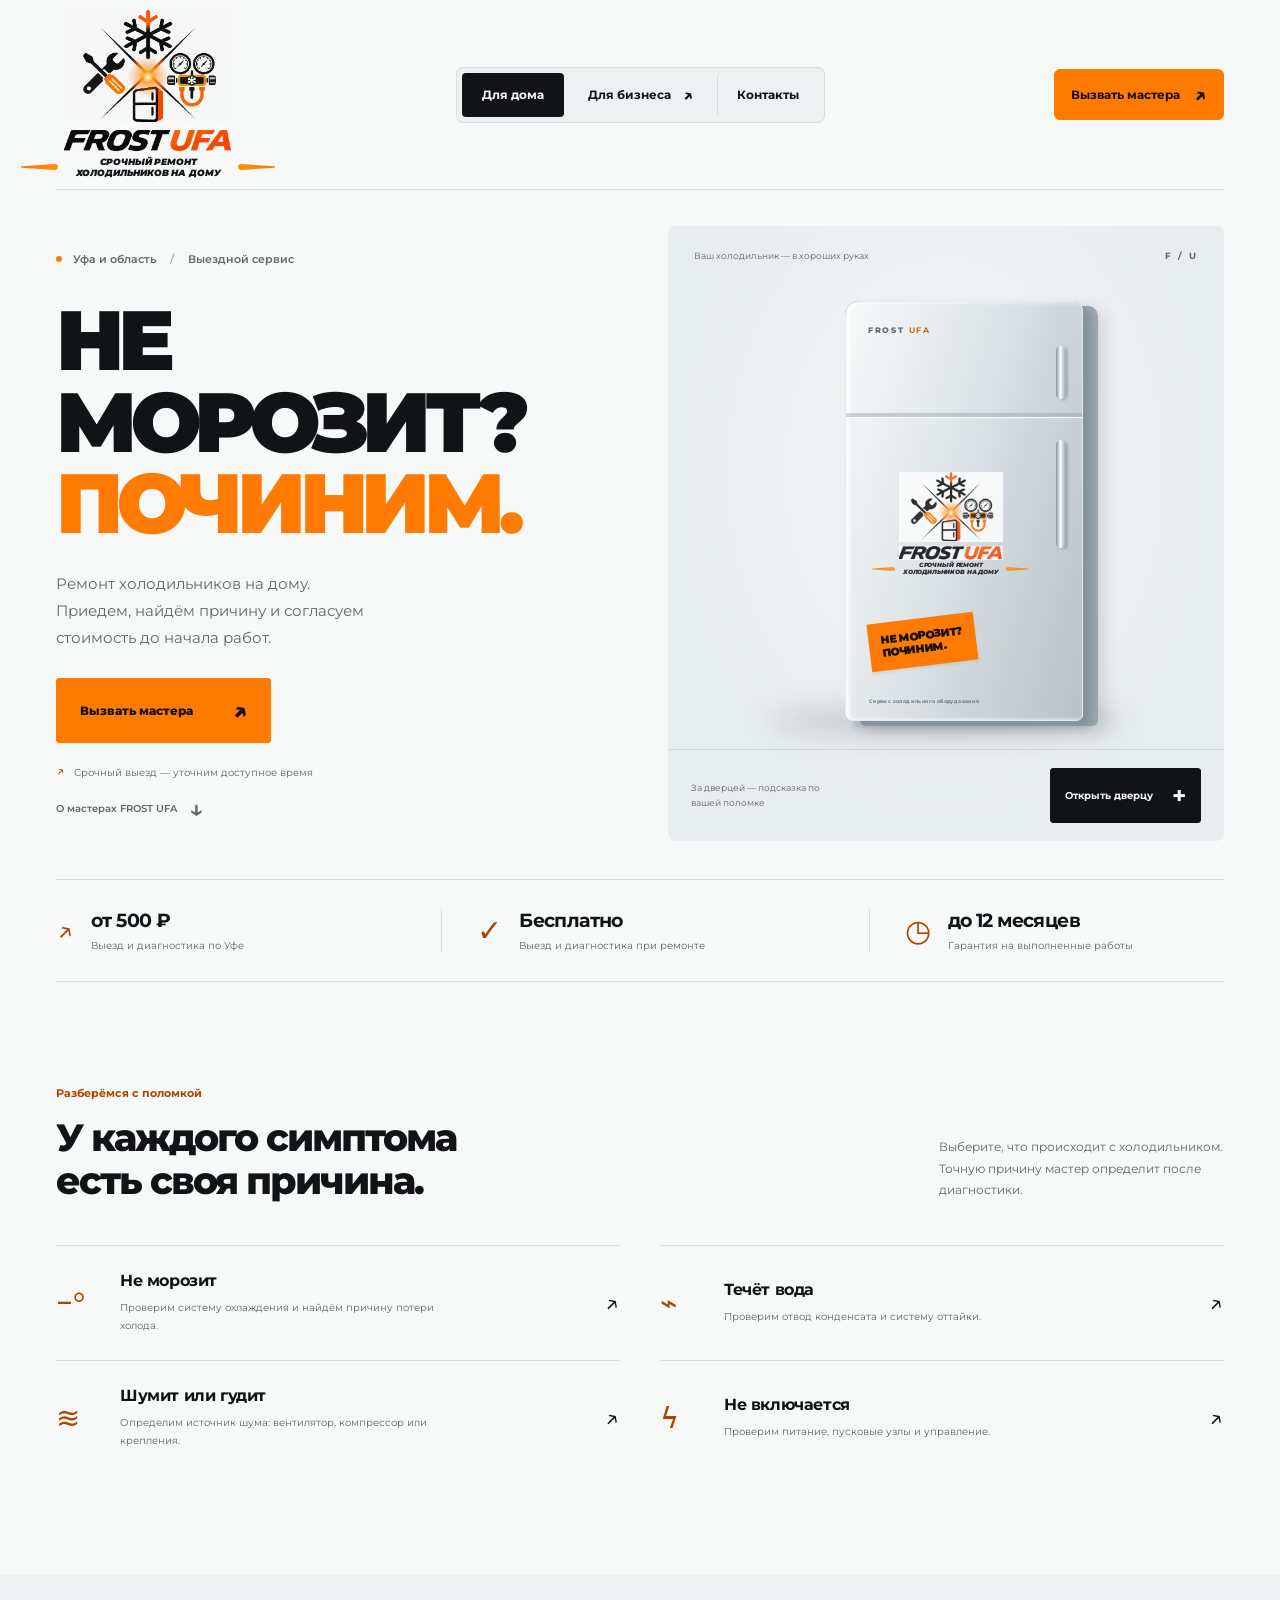
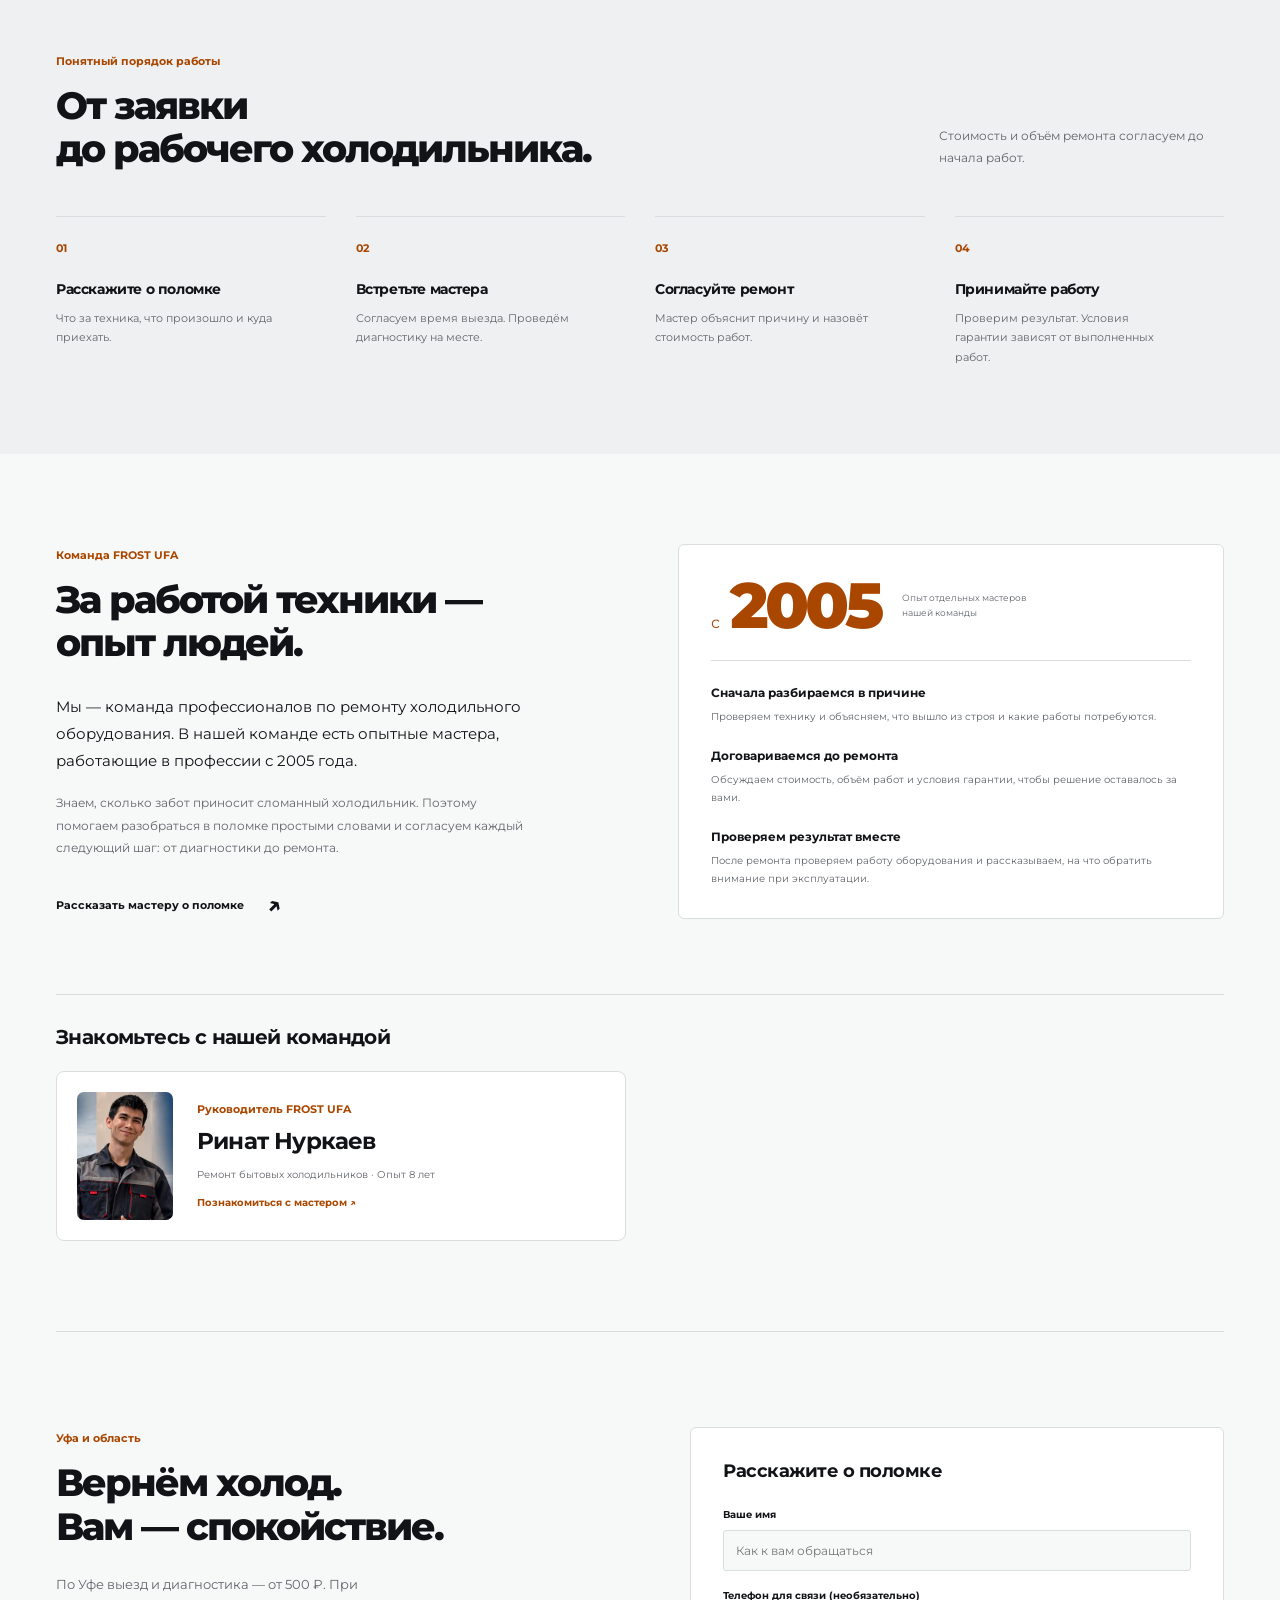
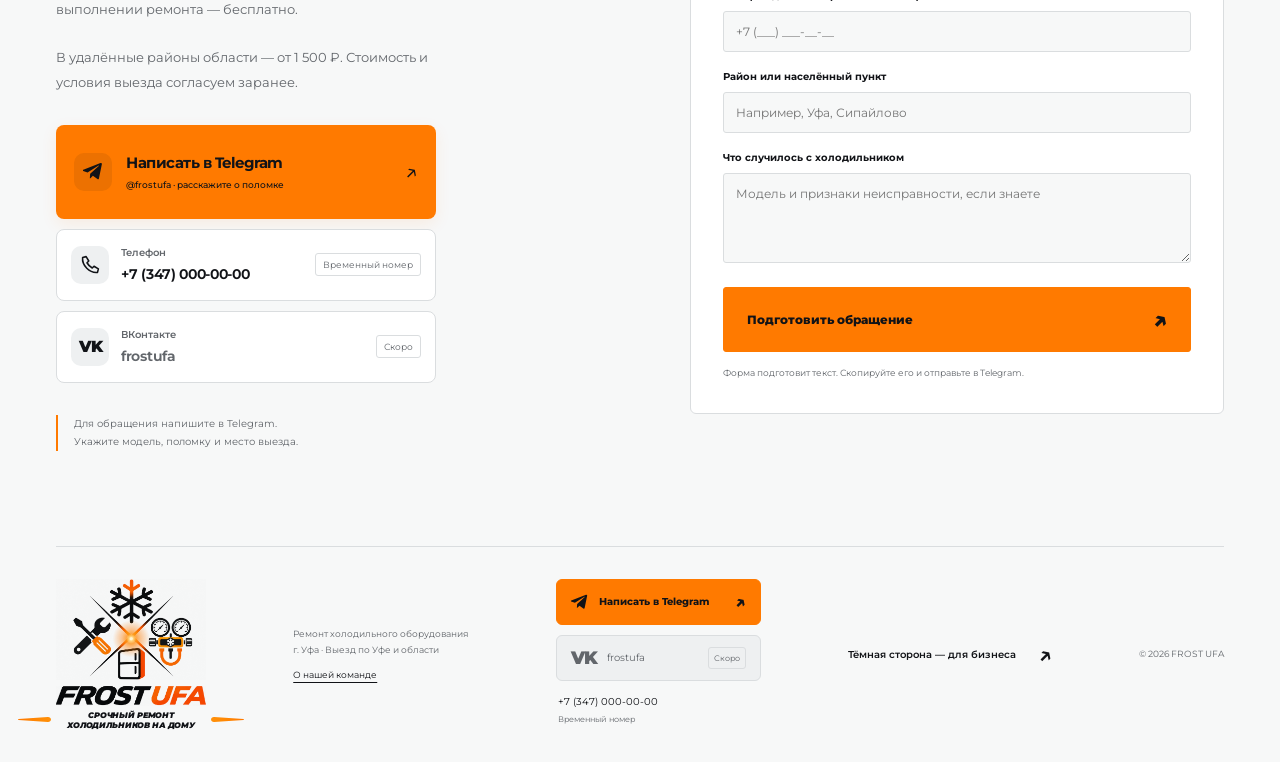
==== index.html @ aca488d8 "Add call-master contact dialog with Telegram and callback request preparation" ====
<!doctype html>
<html lang="ru"><head><meta charset="UTF-8"><meta name="viewport" content="width=device-width,initial-scale=1"><meta name="theme-color" content="#f7f8f8"><title>FROST UFA — ремонт холодильников на дому в Уфе</title><meta name="description" content="Выездной ремонт холодильников в Уфе и области. Выезд и диагностика по Уфе от 500 ₽, при ремонте бесплатно. Гарантия до 12 месяцев."><link rel="stylesheet" href="styles.css?v=20261103-16"><script src="app.js?v=20261103-16" defer></script><script src="seasons.js?v=20261103-15" defer></script><link rel="icon" href="favicon.ico?v=13" sizes="16x16 32x32 48x48"><link rel="icon" href="favicon.svg?v=13" type="image/svg+xml"><link rel="apple-touch-icon" href="apple-touch-icon.png?v=13" sizes="180x180"></head><body data-mode="home"><div id="app"></div></body></html>
---- styles.css ----
@import url('https://fonts.googleapis.com/css2?family=Montserrat:wght@400;500;600;650;700;750;800;850;900&display=swap');
:root{--bg:#f7f8f8;--paper:#fff;--ink:#111317;--muted:#62666b;--line:#dadddf;--accent:#ff7a00;--scene:#e8edef;--soft:#eef0f1;--orange-ink:#a94700;color-scheme:light}*{box-sizing:border-box}html{scroll-behavior:smooth;scroll-padding-top:25px}body{margin:0;background:var(--bg);color:var(--ink);font-family:Montserrat,Arial,sans-serif}body[data-mode=business]{--bg:#0b0d12;--paper:#14171e;--ink:#f9fafb;--muted:#adb2bb;--line:#30343e;--scene:#202731;--soft:#10131a;--orange-ink:#ff922e;color-scheme:dark}button,input,textarea{font:inherit}a{color:inherit;text-decoration:none}button,a,input,textarea{-webkit-tap-highlight-color:transparent}button{cursor:pointer}button:focus-visible,a:focus-visible,input:focus-visible,textarea:focus-visible{outline:3px solid var(--accent);outline-offset:5px}button:disabled{cursor:default}svg{display:block}button span[aria-hidden],a span[aria-hidden]{font-size:24px}::selection{background:var(--accent);color:#111}.wrap{width:min(1360px,calc(100% - 112px));margin-inline:auto}.header{height:110px;display:flex;align-items:center;justify-content:space-between;gap:24px;border-bottom:1px solid var(--line)}.brand{display:flex;align-items:center;gap:13px;flex-shrink:0}.brand svg{width:48px;height:52px}.brand>span{font-size:27px;font-weight:900;letter-spacing:-1.5px;line-height:1}.brand b,.footer-wordmark b{color:var(--accent)}.brand small{display:block;font-size:9px;letter-spacing:1.5px;font-weight:600;margin-top:9px}.audiences{display:flex;background:var(--soft);padding:5px;border:1px solid var(--line);border-radius:7px;gap:4px}.audiences a{font-size:12px;font-weight:700;padding:12px 20px;border-radius:4px;display:flex;align-items:center;gap:12px}.audiences a[aria-current]{background:var(--ink);color:var(--bg)}.audiences a span[aria-hidden]{font-size:17px}.header-cta{font-weight:700;font-size:12px;display:flex;gap:26px;align-items:center}.hero{display:grid;grid-template-columns:1fr 1fr;gap:55px;padding-top:36px;padding-bottom:38px}.hero-copy{padding:18px 0 10px;align-self:center}.location{display:flex;align-items:center;gap:9px;font-weight:600;font-size:11px;color:var(--muted)}.location>span{width:6px;height:6px;background:var(--accent);border-radius:50%;margin-right:2px}.location i{font-style:normal;color:#a7abad;margin-inline:5px}h1{font-size:clamp(55px,6.6vw,103px);line-height:.97;letter-spacing:-.075em;font-weight:900;margin:33px 0 26px}h1 em{font-style:normal;color:var(--accent)}.intro{font-size:15px;line-height:1.8;color:var(--muted);margin:0 0 27px;max-width:405px}.button{display:inline-flex;align-items:center;justify-content:space-between;gap:40px;background:var(--accent);color:#111317;border:1px solid var(--accent);padding:17px 23px;font-size:12px;font-weight:800;border-radius:3px;min-height:57px}.button:hover{background:#ff932e;border-color:#ff932e}.urgent{font-size:10px;color:var(--muted);margin-top:18px}.urgent span{color:var(--orange-ink);font-size:15px;margin-right:6px}.showroom{position:relative;background:var(--scene);min-width:0;min-height:615px;border-radius:8px;overflow:hidden;display:flex;flex-direction:column;background-image:radial-gradient(ellipse at 50% 40%,#ffffff80,transparent 68%)}body[data-mode=business] .showroom{background-image:radial-gradient(ellipse at 50% 40%,#5b6b7d55,transparent 70%)}.scene-caption{display:flex;justify-content:space-between;padding:24px 26px;font-size:9px;color:var(--muted);position:relative;z-index:2}.serial{font-weight:700;letter-spacing:2px}.fridge-space{flex:1;position:relative;min-height:440px;display:flex;align-items:center;justify-content:center;perspective:1300px;padding:12px 0 24px}.fridge-space:after{content:'';position:absolute;width:64%;height:28px;background:#0b18252e;filter:blur(14px);bottom:14px;border-radius:50%;pointer-events:none}.fridge{position:relative;width:238px;height:420px;z-index:1;perspective:1300px;transform:translateX(18px)}.inside{position:absolute;inset:0;background:linear-gradient(100deg,#c5d2d7,#f3f8fa 40%,#d8e4e9);border:10px solid #b9c3c9;border-radius:14px 10px 6px 6px;box-shadow:15px 5px 0 #9ba7ad,20px 10px 18px #0002,inset 0 0 20px #5b737a50;padding:20px 9px 12px;color:#24323a}.inner-light{height:4px;width:74px;background:#fff;margin:0 auto 18px;box-shadow:0 0 12px 4px white}.inside-title{font-size:10px;font-weight:800;text-align:center;margin:0 0 15px}.shelf-menu{display:grid;gap:11px}.shelf-menu button{display:flex;justify-content:space-between;align-items:center;gap:7px;border:0;border-bottom:5px solid #b0c5cf;background:#ffffffc9;color:#24323a;min-height:48px;padding:10px 8px;font-size:10px;font-weight:700;box-shadow:0 5px 5px #47667515;text-align:left}.shelf-menu button:hover{background:#ff7a00;color:#111}.shelf-menu button span[aria-hidden]{font-size:20px;color:#a94700}.crisper{margin-top:16px;border:2px solid #b5c7cf;border-radius:4px 4px 12px 12px;height:63px;background:#cadae277;display:flex;flex-direction:column;justify-content:center;align-items:center;gap:5px}.crisper span{font-weight:800;font-size:9px;letter-spacing:2px;color:#687d87}.crisper small{font-size:8px;color:#687d87}.fridge-door{position:absolute;inset:0;border:1px solid #e5e9eb;border-radius:14px 10px 7px 7px;background:linear-gradient(105deg,#f7f9fa 0%,#e3e8eb 35%,#c4ccd2 80%,#b4c0c8);box-shadow:inset 3px 0 4px #fff,8px 7px 7px #384c5b38;transform-origin:3% 50%;transition:transform .9s cubic-bezier(.2,.65,.15,1),box-shadow .9s;pointer-events:none;color:#28313a}.is-open .fridge-door{transform:rotateY(-112deg);box-shadow:inset 3px 0 4px #fff,3px 6px 10px #384c5b22}.door-grain{position:absolute;inset:0;border-radius:inherit;background:repeating-linear-gradient(0deg,#ffffff08 0 1px,transparent 1px 3px)}.appliance-brand{position:absolute;top:23px;left:22px;font-size:8px;letter-spacing:1.8px;font-weight:800;color:#5c6a73}.appliance-brand b{color:#cf6100}.freezer-line{position:absolute;left:0;right:0;height:4px;top:111px;background:#8798a566;box-shadow:0 1px 1px #fff}.handle{position:absolute;right:17px;width:9px;border-radius:6px;background:linear-gradient(90deg,#82929d,#f9fbfd 50%,#a5b0b8);box-shadow:3px 1px 3px #51627055}.handle-top{height:53px;top:44px}.handle-bottom{height:108px;top:138px}.door-symbol{position:absolute;top:170px;left:53px;opacity:.85}.door-symbol svg{width:104px;height:104px}.door-sticker{position:absolute;left:23px;bottom:54px;font-size:11px;font-weight:900;line-height:1.2;letter-spacing:-.3px;background:var(--accent);padding:11px 12px;transform:rotate(-7deg);color:#111;box-shadow:0 2px 3px #0001}.door-bottom{position:absolute;bottom:16px;left:23px;font-size:5px;font-weight:700;letter-spacing:.4px;color:#6a7883}.scene-controls{display:flex;align-items:center;justify-content:space-between;gap:15px;padding:18px 23px;border-top:1px solid #667c8e30;position:relative;z-index:2}.scene-help{font-size:9px;line-height:1.6;max-width:160px;color:var(--muted)}.door-toggle{border:1px solid var(--ink);background:var(--ink);color:var(--bg);display:flex;align-items:center;gap:19px;padding:12px 14px;border-radius:3px;font-size:10px;font-weight:700;white-space:nowrap}.door-toggle span{font-size:21px}.conditions{display:grid;grid-template-columns:1fr 1.12fr 1fr;border-block:1px solid var(--line);padding-block:29px;gap:30px}.conditions>div{display:flex;align-items:center;gap:17px}.conditions>div+div{border-left:1px solid var(--line);padding-left:35px}.condition-icon{color:var(--orange-ink);font-size:30px}.conditions p{margin:0;display:grid;gap:7px}.conditions strong{font-size:19px;letter-spacing:-.6px}.conditions p>span{font-size:10px;color:var(--muted)}.service-section{padding-block:100px}.section-heading{display:flex;justify-content:space-between;gap:45px;align-items:end;margin-bottom:42px}.section-kicker{font-size:11px;font-weight:700;color:var(--orange-ink)}h2{font-size:clamp(30px,3vw,46px);line-height:1.13;letter-spacing:-2px;margin:15px 0 0;font-weight:800}.section-heading>p{font-size:12px;line-height:1.8;color:var(--muted);max-width:285px;margin-bottom:2px}.service-list{display:grid;grid-template-columns:1fr 1fr;gap:0 40px}.service{display:flex;align-items:center;gap:22px;border:0;border-top:1px solid var(--line);background:none;color:var(--ink);padding:25px 0;text-align:left}.service:hover strong{color:var(--orange-ink)}.service-sign{font-size:29px;color:var(--orange-ink);min-width:42px;font-weight:500}.service>span:nth-child(2){flex:1}.service strong{font-size:16px;letter-spacing:-.4px}.service small{display:block;color:var(--muted);font-size:10px;line-height:1.8;margin-top:9px;max-width:330px}.service>span:last-child{font-size:26px}.process-section{background:var(--soft);padding-block:75px}.steps{display:grid;grid-template-columns:repeat(4,1fr);gap:30px;list-style:none;padding:0;margin:45px 0 0}.steps li{border-top:1px solid var(--line);padding-top:20px}.steps li>span{font-size:11px;font-weight:700;color:var(--orange-ink)}.steps h3{font-size:14px;margin:24px 0 11px;letter-spacing:-.4px}.steps p{font-size:11px;line-height:1.8;color:var(--muted);max-width:220px}.request-section{padding-block:95px;display:grid;grid-template-columns:1fr 1fr;gap:100px;align-items:start}.request-copy>p{font-size:13px;color:var(--muted);line-height:1.9;max-width:380px;margin-top:24px}.contact-note{font-size:10px;line-height:1.8;color:var(--muted);border-left:2px solid var(--accent);padding-left:16px;margin-top:32px}form{background:var(--paper);border:1px solid var(--line);border-radius:6px;padding:32px}form h3{font-size:18px;margin:0 0 26px;letter-spacing:-.5px}label{display:block;font-size:10px;font-weight:700;margin:18px 0 9px}input,textarea{width:100%;min-width:0;border:1px solid var(--line);border-radius:3px;background:var(--bg);color:var(--ink);padding:12px;font-size:12px}textarea{min-height:90px;resize:vertical}form .button{margin-top:20px;width:100%}.form-note{font-size:9px;line-height:1.8;color:var(--muted);margin:13px 0 0}.copy-button{margin-top:12px;padding:12px;background:var(--ink);color:var(--bg);border:0;font-size:11px}.copy-button+p{font-size:11px;line-height:1.7}footer{border-top:1px solid var(--line);padding-block:32px;display:flex;align-items:center;justify-content:space-between;flex-wrap:wrap;gap:24px}.footer-wordmark{font-size:24px;font-weight:900;letter-spacing:-1.2px}footer p,footer small{font-size:9px;line-height:1.8;color:var(--muted)}.other-side{font-size:10px;font-weight:600;display:flex;gap:22px;align-items:center}dialog{width:min(480px,calc(100% - 32px));background:var(--paper);color:var(--ink);border:1px solid var(--line);border-radius:9px;padding:42px 32px;box-shadow:0 25px 100px #0004}dialog::backdrop{background:#0b0d12aa;backdrop-filter:blur(5px)}dialog h2{font-size:32px;padding-right:15px}dialog p{font-size:13px;line-height:1.8;color:var(--muted)}dialog .dialog-price{padding-top:17px;border-top:1px solid var(--line);font-size:11px}.dialog-close{position:absolute;right:14px;top:10px;font-size:28px;background:none;color:var(--ink);border:0}dialog .button{margin-top:12px;width:100%;gap:10px}body:has(dialog[open]){overflow:hidden}
@media(min-width:1600px){.hero{gap:100px}.showroom{min-height:670px}.fridge{transform:scale(1.12) translateX(12px)}}
@media(max-width:1100px){.wrap{width:calc(100% - 64px)}.header{gap:16px}.brand>span{font-size:23px}.brand svg{width:37px}.brand small{font-size:8px}.audiences a{padding:11px 13px}.header-cta{gap:12px;font-size:10px}.hero{gap:28px}.showroom{min-height:590px}.conditions{gap:15px}.conditions>div+div{padding-left:20px}.conditions strong{font-size:16px}.conditions p>span{font-size:9px}.request-section{gap:45px}.scene-help{max-width:105px}.scene-controls{padding-inline:15px}.door-toggle{gap:10px}.steps{gap:20px}}
@media(max-width:760px){.wrap{width:calc(100% - 36px)}.header{height:auto;min-height:130px;flex-wrap:wrap;padding-block:20px;gap:18px}.brand>span{font-size:24px}.brand svg{width:40px;height:43px}.header-cta{margin-left:auto;font-size:10px;gap:8px}.audiences{order:3;width:100%;justify-content:stretch}.audiences a{flex:1;justify-content:center;padding:10px}.hero{grid-template-columns:1fr;padding-top:26px;gap:25px;padding-bottom:27px}.hero-copy{padding:0}.location{font-size:10px}h1{font-size:clamp(58px,13.5vw,92px);margin-top:26px;margin-bottom:22px;letter-spacing:-.065em}.intro{font-size:13px;max-width:340px;margin-bottom:22px}.urgent{font-size:9px}.showroom{min-height:565px}.scene-caption{padding:20px;font-size:9px}.fridge{transform:translateX(27px);width:222px;height:397px}.fridge-space{min-height:430px}.shelf-menu{gap:8px}.shelf-menu button{min-height:44px}.crisper{height:56px;margin-top:13px}.scene-help{max-width:150px}.scene-controls{padding:15px}.conditions{grid-template-columns:1fr;padding-block:5px;gap:0}.conditions>div{padding:19px 5px;gap:19px}.conditions>div+div{border-left:0;border-top:1px solid var(--line);padding-left:5px}.conditions strong{font-size:18px}.conditions p>span{font-size:10px}.condition-icon{min-width:35px}.service-section{padding-block:60px}.section-heading{display:block;margin-bottom:28px}h2{font-size:32px;letter-spacing:-1.5px}.section-heading>p{margin-top:20px;max-width:350px;font-size:12px}.service-list{grid-template-columns:1fr}.service{gap:15px;padding-block:22px}.service small{font-size:11px}.service strong{font-size:16px}.service-sign{min-width:30px}.process-section{padding-block:50px}.steps{grid-template-columns:1fr 1fr;gap:23px;margin-top:30px}.steps h3{font-size:13px;line-height:1.5;margin-top:16px}.steps p{font-size:11px}.request-section{grid-template-columns:1fr;padding-block:60px;gap:30px}.request-copy>p{font-size:12px}.contact-note{margin-top:22px}form{padding:24px}form h3{font-size:17px}input,textarea{font-size:16px}footer{gap:17px;padding-block:26px}footer p{margin-left:auto;text-align:right}footer small{width:100%}.other-side{width:100%;border-top:1px solid var(--line);padding-top:15px}dialog{padding:36px 24px}.desktop-break{display:none}}
@media(prefers-reduced-motion:reduce){html{scroll-behavior:auto}.fridge-door{transition:none}}
.door-symbol img{display:block;border-radius:4px;box-shadow:0 2px 6px #0001}
@media(max-width:760px){h1{font-size:clamp(48px,13vw,92px)}}

/* Each theme uses its complete supplied artwork at its original aspect ratio. */
.header{display:grid;grid-template-columns:210px minmax(0,1fr) 210px;height:158px;gap:24px}
.header .audiences{justify-self:center}.header-cta{justify-self:end}
.brand-artwork{display:flex;width:184px;height:132px;align-items:center;justify-content:flex-start;padding:0;background:none;border-radius:0}
.brand-image{display:block;width:auto;height:128px;max-width:184px;object-fit:contain}
.footer-logo{width:150px;height:120px;display:flex;align-items:center;justify-content:flex-start;background:none;border-radius:0;flex:none}
.footer-logo img{display:block;width:100%;height:100%;object-fit:contain}
body[data-mode=home] :is(.brand-image,.footer-logo img,.door-symbol img){mix-blend-mode:multiply}
/* Keep the blend backdrop inside the app's stacking context. */
body[data-mode=home] :is(.brand-artwork,.footer-logo) :is(.logo-emblem,.logo-name){background:var(--bg);isolation:isolate}
body[data-mode=home] .door-symbol img{box-shadow:none;border-radius:0}
.header{height:190px}
.brand-artwork{height:auto}
.brand .logo-lockup{font-size:inherit;letter-spacing:normal;line-height:1}
.logo-lockup{--logo-width:168px;display:block;width:var(--logo-width);flex:none;text-align:center}
.logo-emblem,.logo-name{display:block;position:relative;width:100%;overflow:hidden}
.logo-emblem{height:calc(var(--logo-width)*.67)}
.logo-emblem .brand-image,.logo-name .brand-image{display:block;position:absolute;height:auto;max-width:none;object-fit:initial}
.logo-emblem .brand-image{width:106%;left:-3%;top:-4.5%}
body[data-mode=business] .logo-emblem .brand-image{width:126.5%;left:-13.25%;top:-3.3%}
.logo-name{height:calc(var(--logo-width)*.132);margin-top:calc(var(--logo-width)*.04)}
.logo-name .brand-image{width:109.5%;left:-5.1%;top:-561%}
body[data-mode=business] .logo-name .brand-image{width:113%;height:calc(var(--logo-width)*1.027);left:-7.2%;top:-608%}
.logo-caption{display:block;position:relative;margin-top:calc(var(--logo-width)*.025);color:var(--ink);font-size:calc(var(--logo-width)*.0535);font-weight:900;font-style:italic;line-height:1.25;letter-spacing:-.15px;text-transform:uppercase;text-align:center;min-height:calc(var(--logo-width)*.134)}
.logo-caption::before,.logo-caption::after{content:'';display:block;position:absolute;top:calc(50% - var(--logo-width)*.0171);width:calc(var(--logo-width)*.22);height:calc(var(--logo-width)*.0342);background:url("data:image/svg+xml,%3Csvg%20xmlns%3D%22http%3A%2F%2Fwww.w3.org%2F2000%2Fsvg%22%20viewBox%3D%220%200%20720%20112%22%3E%3Cdefs%3E%3ClinearGradient%20id%3D%22orange%22%3E%3Cstop%20stop-color%3D%22%23ff7900%22%2F%3E%3Cstop%20offset%3D%22.7%22%20stop-color%3D%22%23ff8b05%22%2F%3E%3Cstop%20offset%3D%221%22%20stop-color%3D%22%23ff900a%22%2F%3E%3C%2FlinearGradient%3E%3C%2Fdefs%3E%3Cpath%20fill%3D%22url(%23orange)%22%20d%3D%22M12%2044%20650%201C688-2%20720%2020%20720%2056S688%20114%20650%20111L12%2068C-4%2067-4%2045%2012%2044Z%22%2F%3E%3C%2Fsvg%3E") center/100% 100% no-repeat;border-radius:0;animation:brand-orange-pulse 3.2s ease-in-out infinite;pointer-events:none}
.logo-caption::before{right:calc(100% + var(--logo-width)*.035)}
.logo-caption::after{left:calc(100% + var(--logo-width)*.035);transform:scaleX(-1)}
.logo-emblem::after{content:'';position:absolute;left:50%;top:59%;width:calc(var(--logo-width)*.25);height:calc(var(--logo-width)*.25);transform:translate(-50%,-50%);background:radial-gradient(circle,#fff4d4 0 4%,#ffd47f 8%,#ff921acc 19%,#ff7a0066 36%,#ff7a0000 70%);animation:brand-orange-pulse 3.2s ease-in-out infinite;pointer-events:none}
body[data-mode=business] .logo-emblem::after{top:49.5%}
@keyframes brand-orange-pulse{0%,100%{opacity:.25;filter:brightness(.8) drop-shadow(0 0 0 #ff7a0000)}45%,55%{opacity:1;filter:brightness(1.5) drop-shadow(0 0 6px #ff7a00cc)}}
.brand-artwork{justify-content:center}
.footer-logo{width:150px;height:auto}.footer-logo .logo-lockup{--logo-width:150px}
.door-symbol .logo-lockup{--logo-width:104px}
.footer-team-link{display:inline-block;margin-top:9px;color:var(--ink);text-decoration:underline;text-underline-offset:4px}
.team-link{display:inline-flex;align-items:center;gap:12px;color:var(--muted);font-size:10px;font-weight:600;margin-top:4px}
.team-link:hover,.team-contact:hover{color:var(--orange-ink)}

/* Commercial display cabinet: fixed compressor canopy, full-height glazing and grille. */
.commercial-fridge{width:260px;height:430px;border-radius:4px;background:linear-gradient(90deg,#606b73,#c2ccd1 8%,#89959c 90%,#404b53);box-shadow:13px 4px 0 #3b4650,18px 12px 20px #0004}
.commercial-fridge .inside{inset:53px 0 36px;border:10px solid #6c7e8a;border-radius:0;background:linear-gradient(100deg,#c7e3ed,#e8f6fa 48%,#a8c5d1);box-shadow:inset 0 0 18px #345b7166;padding:9px 9px 5px;visibility:hidden}
.commercial-fridge.is-open .inside{visibility:visible}
.commercial-fridge .inner-light{position:absolute;left:3px;top:5px;bottom:5px;width:3px;height:auto;margin:0;background:#ecffff;box-shadow:0 0 9px 3px #c7f7ff}
.commercial-fridge .inside-title{font-size:9px;margin:1px 0 10px}
.commercial-fridge .shelf-menu{gap:8px}
.commercial-fridge .shelf-menu button{min-height:51px;background:#f9feffd9;border-bottom:5px solid #89a4b4;box-shadow:0 7px 6px #143e5020;font-size:10px;padding-inline:12px}
.commercial-fridge .shelf-menu button:hover{background:#ff7a00}
.commercial-fridge .crisper{height:auto;background:none;border:0;margin:12px 0 0;gap:3px}
.commercial-fridge .crisper span{font-size:7px}.commercial-fridge .crisper small{display:none}
.cabinet-canopy{position:absolute;inset:0 0 auto;height:53px;background:linear-gradient(100deg,#2f3b44,#647581 45%,#394853);border:5px solid #7f909d;display:flex;justify-content:space-between;align-items:center;padding:0 13px;color:#fff;border-radius:4px 4px 0 0}
.cabinet-canopy>span:first-child{font-weight:850;letter-spacing:1px;font-size:11px}.cabinet-canopy>span:first-child small{display:block;font-size:5px;font-weight:500;letter-spacing:.65px;margin-top:4px}
.temperature-display{font-family:Consolas,monospace;color:#c3f5ee;background:#12242b;border:2px solid #8195a0;padding:4px 6px;font-size:17px;line-height:1;text-shadow:0 0 6px #98fff466}.temperature-display small{font-size:8px}
.cabinet-plinth{position:absolute;inset:auto 0 0;height:36px;background:linear-gradient(100deg,#798a96,#afbdc5,#687e8b);display:flex;align-items:center;justify-content:space-between;padding:6px 11px}
.vent-grille{width:105px;height:21px;background:repeating-linear-gradient(0deg,#263b47 0 2px,#91a4af 2px 4px);border:1px solid #617984}.cabinet-label{font-size:5px;letter-spacing:.5px;color:#233843;font-weight:700;text-transform:uppercase}
.cabinet-foot{position:absolute;bottom:-9px;width:21px;height:9px;background:#1f2c35;border-radius:0 0 2px 2px}.foot-left{left:13px}.foot-right{right:13px}
.commercial-fridge .fridge-door{inset:53px 0 36px;border:11px solid #637783;border-radius:0;background:linear-gradient(115deg,#13232d,#243c48 55%,#10222d);box-shadow:inset 0 0 0 2px #c5dbe5,3px 4px 7px #12303f77;transform-origin:1% 50%;overflow:hidden}
.commercial-fridge.is-open .fridge-door{transform:rotateY(-109deg);background:linear-gradient(115deg,#13232ded,#243c48e6)}
.glass-reflection{position:absolute;inset:0;background:linear-gradient(115deg,transparent 12%,#fff2 12.5% 24%,transparent 24.5% 63%,#fff1 63.5% 70%,transparent 70.5%);border:1px solid #d8efff88}
.commercial-handle{position:absolute;right:6px;top:23%;width:9px;height:55%;background:linear-gradient(90deg,#506977,#edf7fa 50%,#708f9f);border-radius:4px;box-shadow:3px 2px 4px #142f4266}
.glass-caption{position:absolute;bottom:6px;left:10px;font-size:5px;letter-spacing:.35px;text-transform:uppercase;color:#d2e4ec}

.team-section{padding-block:90px;display:grid;grid-template-columns:1fr 1fr;gap:75px;border-bottom:1px solid var(--line)}
.team-intro>p{font-size:12px;line-height:1.9;color:var(--muted);max-width:470px;margin:18px 0}
.team-intro>p.team-lead{font-size:15px;color:var(--ink);margin-top:28px;line-height:1.8}
.team-contact{display:inline-flex;align-items:center;gap:23px;margin-top:12px;font-size:11px;font-weight:700}
.team-practice{background:var(--paper);border:1px solid var(--line);border-radius:6px;padding:28px 32px}
.experience-mark{display:flex;align-items:baseline;gap:10px;border-bottom:1px solid var(--line);padding-bottom:23px;margin-bottom:24px}
.experience-mark>span{font-size:16px;color:var(--orange-ink)}.experience-mark strong{font-size:64px;line-height:1;font-weight:850;letter-spacing:-4px;color:var(--orange-ink)}
.experience-mark p{font-size:9px;line-height:1.7;color:var(--muted);margin:0 0 0 12px;align-self:center}
.team-principles article+article{margin-top:22px}.team-principles h3{font-size:12px;margin:0 0 8px}.team-principles p{font-size:10px;line-height:1.8;margin:0;color:var(--muted)}
@media(max-width:1100px) and (min-width:761px){.header{grid-template-columns:180px minmax(0,1fr) 150px;gap:12px}.team-section{gap:35px}.team-practice{padding:24px}.experience-mark strong{font-size:54px}.experience-mark p{margin-left:5px;font-size:8px}}
@media(max-width:760px){.header{grid-template-columns:1fr;height:auto;min-height:0;justify-items:center;padding-block:12px 18px;gap:14px}.header .brand-artwork{margin:0;justify-content:center;width:180px;height:120px}.brand-image{height:116px;max-width:180px}.header .audiences{width:100%;order:initial}.header-cta{display:none}.commercial-fridge{width:245px;height:421px;transform:translateX(22px)}.commercial-fridge .shelf-menu button{min-height:48px}.team-section{grid-template-columns:1fr;gap:28px;padding-block:55px}.team-intro>p.team-lead{font-size:14px}.team-intro>p{font-size:12px}.team-practice{padding:25px}.experience-mark strong{font-size:62px}.team-principles h3{font-size:13px}.team-principles p{font-size:11px}.footer-logo{width:125px;height:100px}.team-link{margin-top:6px}}
@media(max-width:760px){.header .brand-artwork{height:auto}.footer-logo{height:auto;width:140px}.footer-logo .logo-lockup{--logo-width:140px}}
@media(prefers-reduced-motion:reduce){.logo-caption::before,.logo-caption::after,.logo-emblem::after{animation:none;opacity:.8;filter:drop-shadow(0 0 3px #ff7a0066)}}
.contact-details{max-width:380px;margin-top:30px}
.telegram-contact{display:flex;align-items:center;justify-content:space-between;gap:20px;padding:18px 20px;background:var(--accent);color:#111317;border-radius:4px;margin-bottom:8px}
.telegram-contact:hover{background:#ff932e}.telegram-contact small,.contact-row small{display:block;font-size:10px;font-weight:600;margin-bottom:5px}.telegram-contact strong{font-size:21px;letter-spacing:-.7px}
.contact-row{display:flex;align-items:center;justify-content:space-between;gap:15px;padding:17px 0;border-bottom:1px solid var(--line)}.contact-row small{color:var(--muted)}.contact-row strong{font-size:14px;font-weight:650;letter-spacing:-.3px}.contact-status{font-size:9px;color:var(--muted);border:1px solid var(--line);padding:5px 7px;border-radius:3px;white-space:nowrap}
.footer-contacts{display:grid;gap:10px;font-size:10px}.footer-contacts>a{font-weight:750;color:var(--orange-ink)}.footer-contacts small{display:block;font-size:8px;color:var(--muted);margin-top:4px}
.form-telegram{display:flex;align-items:center;justify-content:space-between;gap:16px;padding-top:14px;margin-top:14px;border-top:1px solid var(--line);font-size:11px;font-weight:700;color:var(--orange-ink)}
@media(max-width:760px){.footer-contacts{width:100%;border-top:1px solid var(--line);padding-top:18px}.contact-row strong{font-size:13px}.contact-status{font-size:8px}.contact-details{max-width:none}}
.contacts-nav{box-shadow:inset 1px 0 var(--line)}
.telegram-contact{min-height:94px;border-radius:8px;gap:14px;padding:20px 18px;box-shadow:0 5px 16px #ff7a0018;transition:background .2s,box-shadow .2s}
.telegram-contact:hover{box-shadow:0 7px 22px #ff7a0038}.contact-copy{flex:1;min-width:0}.telegram-contact strong{font-size:15px;letter-spacing:-.5px;display:block}.telegram-contact small{font-size:9px;font-weight:500;margin:7px 0 0}
.contact-icon{display:flex;align-items:center;justify-content:center;width:38px;height:38px;flex:none;border-radius:10px;background:var(--soft);color:var(--ink)}.contact-icon svg{width:21px;height:21px}.telegram-icon{background:#11131714;color:#111317}.vk-icon{font-size:16px;font-weight:900;letter-spacing:-1px}
.contact-row{background:var(--paper);border:1px solid var(--line);border-radius:8px;margin-top:10px;padding:16px 14px;gap:12px}.contact-pending{color:var(--muted)}
.social-button{display:flex;align-items:center;gap:10px;min-height:44px;padding:11px 14px;border-radius:6px;font-size:10px;border:1px solid var(--line)}.social-button>svg{width:18px;height:18px;flex:none}.social-button>span:nth-child(2){flex:1}.footer-contacts>.social-telegram{background:var(--accent);color:#111317;border-color:var(--accent);font-weight:750}.social-telegram:hover{background:#ff932e}.social-button span[aria-hidden]{font-size:18px}.social-pending{background:var(--soft);color:var(--muted)}.social-pending small{width:auto;margin:0;border:1px solid var(--line);border-radius:3px;padding:3px 5px;font-size:8px}.social-button .vk-mark{font-size:14px;font-weight:900;letter-spacing:-1px}.footer-phone{padding:4px 2px}.footer-contacts{min-width:205px}
.form-telegram{padding:14px 16px;background:var(--accent);color:#111317;border:0;border-radius:4px;min-height:49px;gap:12px}.form-telegram>svg{width:20px;height:20px;flex:none}.form-telegram>span:nth-child(2){flex:1}.form-telegram:hover{background:#ff932e}
@media(max-width:760px){.audiences a{font-size:11px;padding:10px 7px;gap:4px}.telegram-contact strong{font-size:14px}.contact-icon{width:34px;height:34px}.telegram-contact{gap:10px;padding-inline:14px}.contact-row{padding:14px 11px;gap:9px}.contact-status{white-space:normal;max-width:75px;text-align:center}.footer-contacts{gap:10px}}

/* Seasonal decoration stays behind content and never receives input. */
#app{position:relative;z-index:1}
.seasonal-layer{position:fixed;inset:0;z-index:0;pointer-events:none;overflow:hidden;contain:strict}
.season-particle{position:absolute;left:var(--left);top:-24px;display:block;animation-delay:var(--delay);animation-duration:var(--duration);animation-timing-function:linear;animation-iteration-count:infinite;will-change:transform}
.seasonal-layer.season-winter{z-index:2}
.season-winter .season-particle{width:var(--size);height:var(--size);border-radius:50%;background:#8fadc2;opacity:.62;box-shadow:0 0 3px #d7e9f455;animation-name:season-snowfall}
.season-winter .season-particle:nth-child(3n){background:none;box-shadow:none;border-radius:0}
.season-winter .season-particle:nth-child(3n)::before{content:'❄';display:block;font-family:Arial,sans-serif;font-style:normal;font-size:calc(var(--size)*1.9);line-height:1;color:#7e9fb7}
body[data-mode=business] .season-winter .season-particle{background:#edf8ff;opacity:.7}
body[data-mode=business] .season-winter .season-particle:nth-child(3n){background:none}
body[data-mode=business] .season-winter .season-particle:nth-child(3n)::before{color:#edf8ff}
.season-spring .season-particle,.season-autumn .season-particle{width:1px;height:17px;background:linear-gradient(transparent,#7196af);opacity:.24;animation-name:season-rainfall}
body[data-mode=business] :is(.season-spring,.season-autumn) .season-particle{background:linear-gradient(transparent,#a0c9e0);opacity:.25}
.season-sun{display:block;position:absolute;top:15%;right:7%;width:110px;height:110px;border-radius:50%;background:radial-gradient(circle,#ffd57a 10%,#ffb94888 48%,#ffae2900 72%);box-shadow:0 0 70px 25px #ffc15824;animation:season-sunlight 9s ease-in-out infinite}
.season-paused *{animation-play-state:paused!important}
@keyframes season-snowfall{from{transform:translate3d(0,-15px,0)}to{transform:translate3d(var(--drift),calc(100vh + 50px),0)}}
@keyframes season-rainfall{from{transform:translate3d(0,-24px,0) rotate(12deg)}to{transform:translate3d(-7vw,calc(100vh + 50px),0) rotate(12deg)}}
@keyframes season-sunlight{0%,100%{opacity:.35;transform:scale(.96)}50%{opacity:.65;transform:scale(1.05)}}
.master-page{max-width:920px;padding-block:40px 80px}
.profile-preview-note{display:flex;gap:18px;align-items:center;padding:16px 20px;border:1px solid var(--line);border-left:3px solid var(--accent);background:var(--paper);border-radius:4px;font-size:10px;line-height:1.7;color:var(--muted)}.profile-preview-note strong{color:var(--ink);flex:none}
.master-back{display:inline-block;margin-top:30px;font-size:11px;color:var(--muted)}.master-title{padding:35px 0 28px}.master-title h1{font-size:clamp(36px,5.5vw,72px);line-height:1.1;letter-spacing:-.06em;margin:12px 0 0}
.master-profiles-nav{display:flex;gap:8px;margin-top:22px}.master-profiles-nav a{flex:1;padding:12px;text-align:center;border:1px solid var(--line);border-radius:4px;font-size:11px;font-weight:650;background:var(--paper)}.master-profiles-nav a[aria-current]{background:var(--ink);color:var(--bg);border-color:var(--ink)}
.master-portrait-placeholder{margin:0;min-height:380px;background:var(--soft);border:1px solid var(--line);border-radius:8px;display:flex;flex-direction:column;align-items:center;justify-content:center;gap:15px}.master-portrait-placeholder svg{width:170px;height:170px;stroke:var(--muted);stroke-width:3;opacity:.35}.master-portrait-placeholder figcaption{display:grid;gap:8px;text-align:center;font-size:13px}.master-portrait-placeholder figcaption span{color:var(--muted);font-size:10px}
.master-about,.master-documents{padding-top:60px}.master-placeholder-copy{font-size:17px;line-height:1.9;color:var(--muted);max-width:740px;margin-top:25px}.master-story-guide{display:flex;flex-wrap:wrap;gap:10px;margin-top:25px}.master-story-guide span{font-size:10px;background:var(--soft);padding:10px 13px;border-radius:4px}
.master-documents>p{font-size:12px;line-height:1.8;color:var(--muted);margin-top:20px}.document-placeholders{display:grid;grid-template-columns:repeat(3,1fr);gap:20px;margin-top:30px}.document-placeholders>div{display:flex;flex-direction:column;align-items:center;justify-content:center;min-height:250px;border:1px dashed var(--line);background:var(--paper);border-radius:5px;gap:12px}.document-placeholders strong{font-size:12px}.document-placeholders small{font-size:9px;color:var(--muted)}.document-outline{display:block;width:55px;height:74px;border:2px solid var(--line);border-top:5px solid var(--accent);border-radius:2px;position:relative;margin-bottom:10px}.document-outline:after{content:'';position:absolute;left:9px;right:9px;top:20px;height:20px;background:repeating-linear-gradient(transparent 0 6px,var(--line) 6px 8px)}
.master-contact-panel{display:flex;justify-content:space-between;align-items:center;gap:30px;margin-top:60px;padding-top:35px;border-top:1px solid var(--line)}.master-contact-panel h2{font-size:25px;letter-spacing:-1px;margin:0}.master-contact-panel p{font-size:11px;color:var(--muted);line-height:1.8}
@media(max-width:760px){.season-particle:nth-child(n+13){display:none}.season-sun{right:-20px;width:85px;height:85px}.master-page{padding-block:25px 55px}.profile-preview-note{display:block}.profile-preview-note span{display:block;margin-top:7px}.master-portrait-placeholder{min-height:300px}.master-placeholder-copy{font-size:14px}.document-placeholders{grid-template-columns:1fr}.document-placeholders>div{min-height:205px}.master-contact-panel{display:block}.master-contact-panel .button{margin-top:14px}.master-about,.master-documents{padding-top:40px}}
@media(prefers-reduced-motion:reduce){.seasonal-layer{display:none}}
@media(max-width:760px){.season-winter .season-particle:nth-child(n+13){display:block}.season-winter .season-particle:nth-child(n+27){display:none}}
.master-role{font-size:13px;line-height:1.8;color:var(--muted);margin:18px 0 0}.master-portrait{width:min(100%,360px);margin:0}.rinat-photo{display:block;position:relative;aspect-ratio:3/4;overflow:hidden;background:var(--soft);border-radius:7px}.rinat-photo img{display:block;position:absolute;width:384%;height:auto;max-width:none;left:-168%;top:-81%}.master-portrait figcaption{font-size:10px;color:var(--muted);margin-top:13px}
.master-story{max-width:740px;margin-top:25px}.master-story p{font-size:16px;line-height:1.95;color:var(--muted);margin:0 0 18px}.master-story p:first-child{color:var(--ink)}.documents-pending{display:flex;align-items:center;gap:25px;margin-top:26px;padding:24px;border:1px solid var(--line);border-radius:6px;background:var(--paper)}.documents-pending .document-outline{flex:none;margin:0}.documents-pending p{font-size:12px;line-height:1.8;margin:0}.documents-pending p span{font-size:10px;color:var(--muted)}
.team-members{grid-column:1/-1;border-top:1px solid var(--line);padding-top:30px}.team-members>h3{font-size:20px;letter-spacing:-.6px;margin:0 0 22px}.team-member{display:flex;align-items:center;gap:24px;max-width:570px;padding:20px;background:var(--paper);border:1px solid var(--line);border-radius:8px}.team-member:hover{border-color:var(--accent)}.team-member-photo{width:96px;height:128px;flex:none}.team-member-copy{display:grid;gap:11px}.team-member-copy strong{font-size:23px;letter-spacing:-.8px}.team-member-copy>span:not(.section-kicker){font-size:10px;line-height:1.7;color:var(--muted)}.team-member-copy>.team-member-link{color:var(--orange-ink)!important;font-weight:700}
@media(max-width:760px){.master-story p{font-size:14px}.team-member{gap:17px;padding:15px}.team-member-photo{width:76px;height:102px}.team-member-copy strong{font-size:19px}.team-member-copy .section-kicker{font-size:9px}.team-member-copy>span:not(.section-kicker){font-size:9px}.documents-pending{padding:18px;gap:18px}.documents-pending p{font-size:11px}}
.header .call-master-trigger{display:inline-flex;align-items:center;justify-content:center;gap:14px;min-height:48px;padding:12px 16px;background:var(--accent);color:#111317;border:1px solid var(--accent);border-radius:6px;white-space:nowrap}
.call-master-trigger:hover{background:#ff932e}.call-master-trigger span[aria-hidden]{font-size:21px}
dialog.call-contact-dialog{padding:0;width:min(450px,calc(100% - 32px));border-radius:16px;box-shadow:0 28px 110px #0005}
.call-dialog-header{display:flex;align-items:center;justify-content:space-between;gap:16px;padding:18px 20px;border-bottom:1px solid var(--line)}.call-dialog-header h2{font-size:20px;line-height:1.3;letter-spacing:-.6px;margin:0}.contact-close{display:flex;align-items:center;justify-content:center;width:40px;height:40px;flex:none;background:var(--soft);color:var(--ink);border:1px solid var(--line);border-radius:10px;font-size:26px}
.call-dialog-body{padding:17px 20px 20px}.call-dialog-body>p{font-size:11px;line-height:1.7;margin:0 0 15px}.contact-option{width:100%;display:flex;align-items:center;gap:13px;padding:16px 15px;background:var(--soft);color:var(--ink);border:1px solid var(--line);border-radius:12px;text-align:left;margin-top:10px;min-height:76px}.contact-option>span:nth-child(2){flex:1;min-width:0}.contact-option strong{display:block;font-size:12px;line-height:1.5;font-weight:800;letter-spacing:-.25px}.contact-option small{display:block;font-size:10px;font-weight:500;line-height:1.6;margin-top:3px}.contact-option-icon{display:flex;align-items:center;justify-content:center;width:28px;flex:none}.contact-option-icon svg{width:23px;height:23px}.contact-option-primary{background:var(--accent);color:#111317;border-color:var(--accent)}.contact-option:not(:disabled):hover{border-color:var(--accent)}.contact-option-primary:hover{background:#ff932e}.contact-option-unavailable{color:var(--muted);opacity:.72;cursor:default}.call-dialog-body .callback-disclaimer{font-size:9px;line-height:1.7;color:var(--muted);margin:16px 2px 0}
@media(max-width:1100px){.header .call-master-trigger{font-size:10px;padding-inline:12px;gap:8px}}
@media(max-width:760px){.header .call-master-trigger{width:100%;font-size:12px;justify-self:stretch}.call-dialog-header{padding:16px}.call-dialog-body{padding:14px 16px 18px}.contact-option{padding:14px 12px;gap:10px}.contact-option strong{font-size:11px}.contact-option small{font-size:9px}}
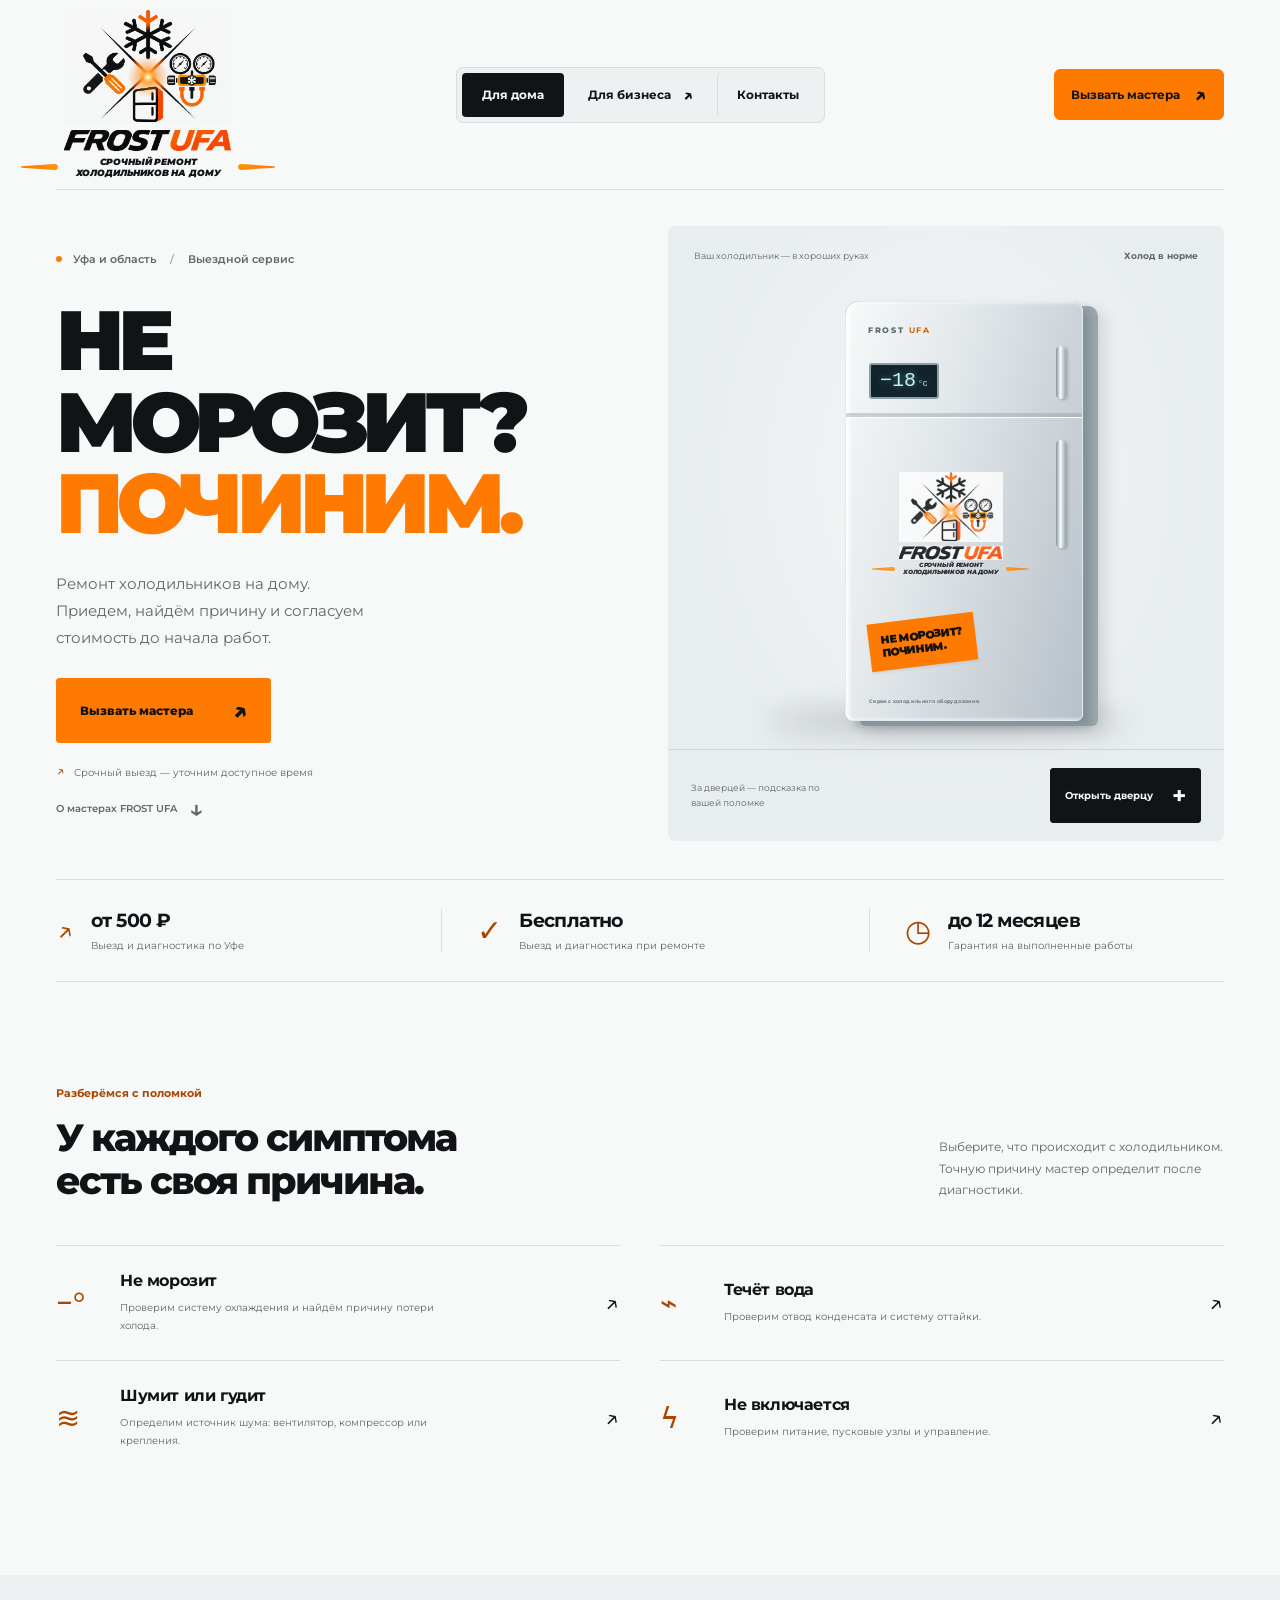
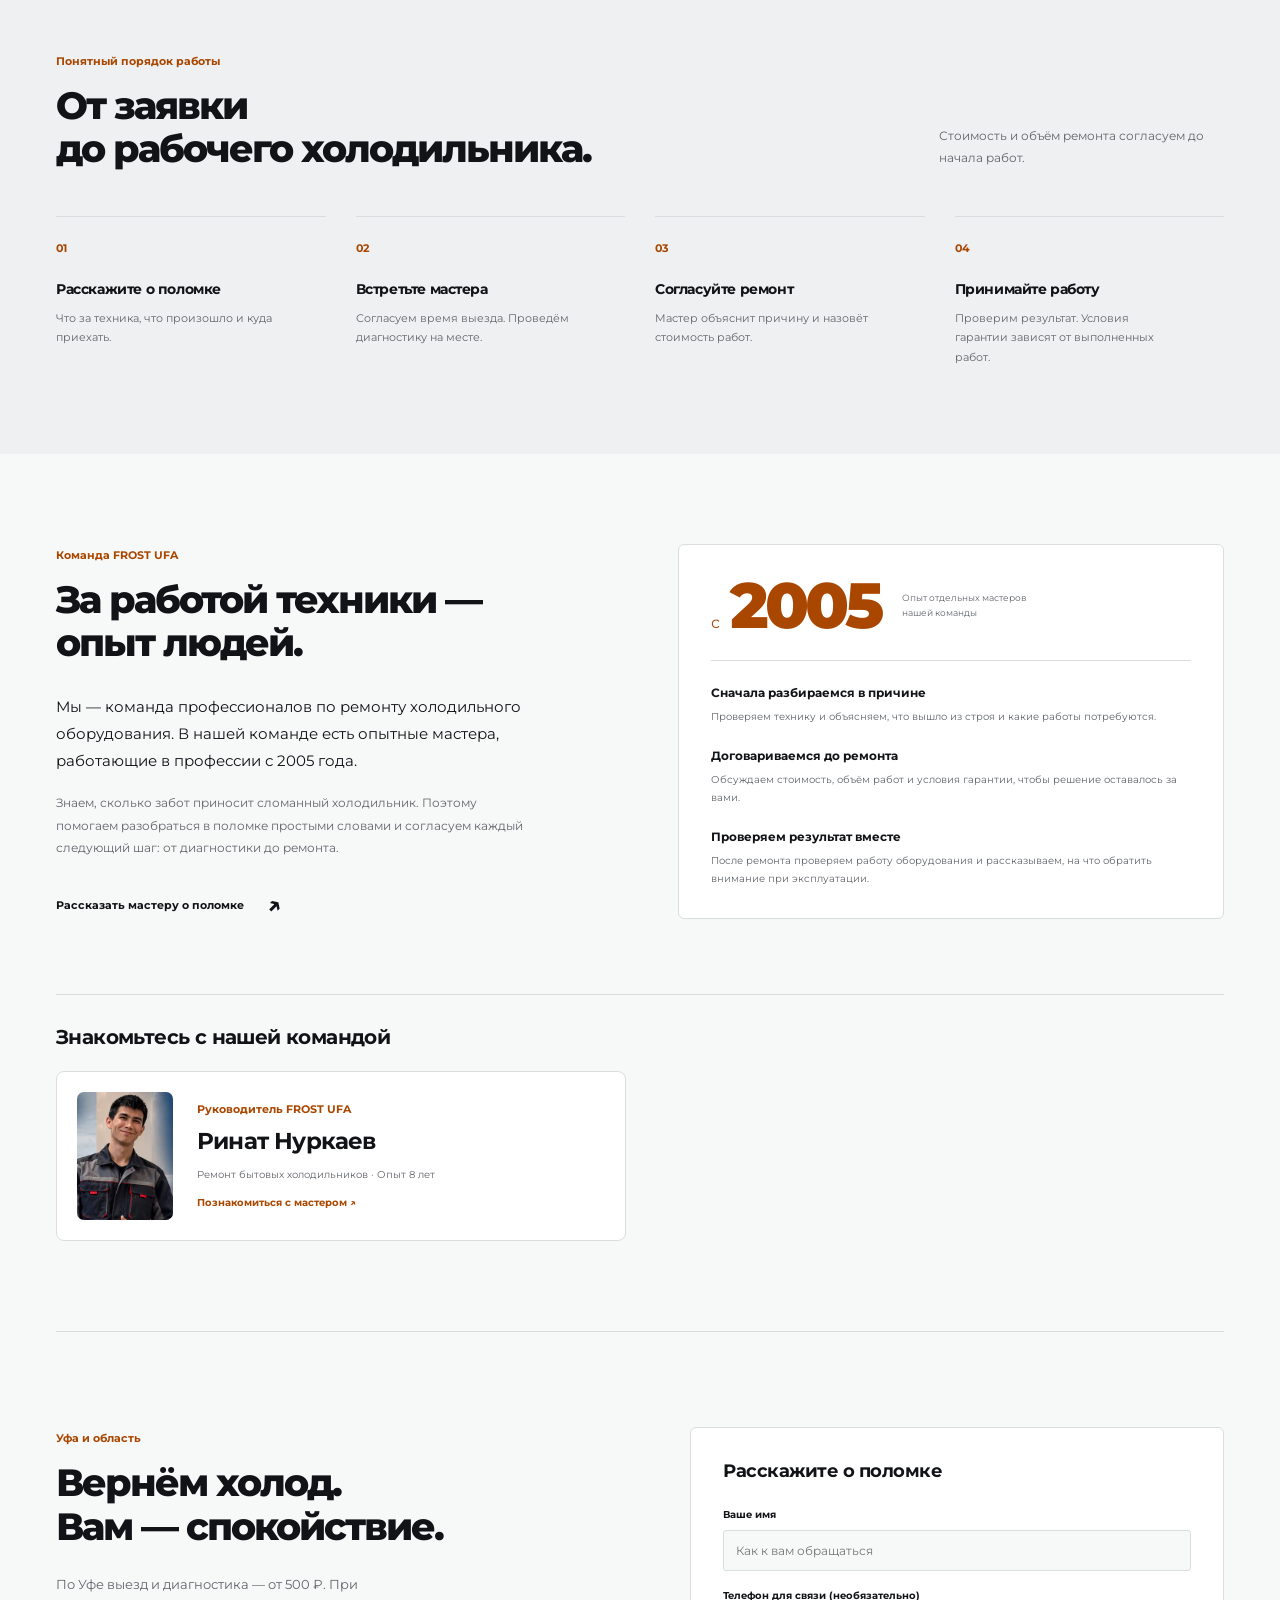
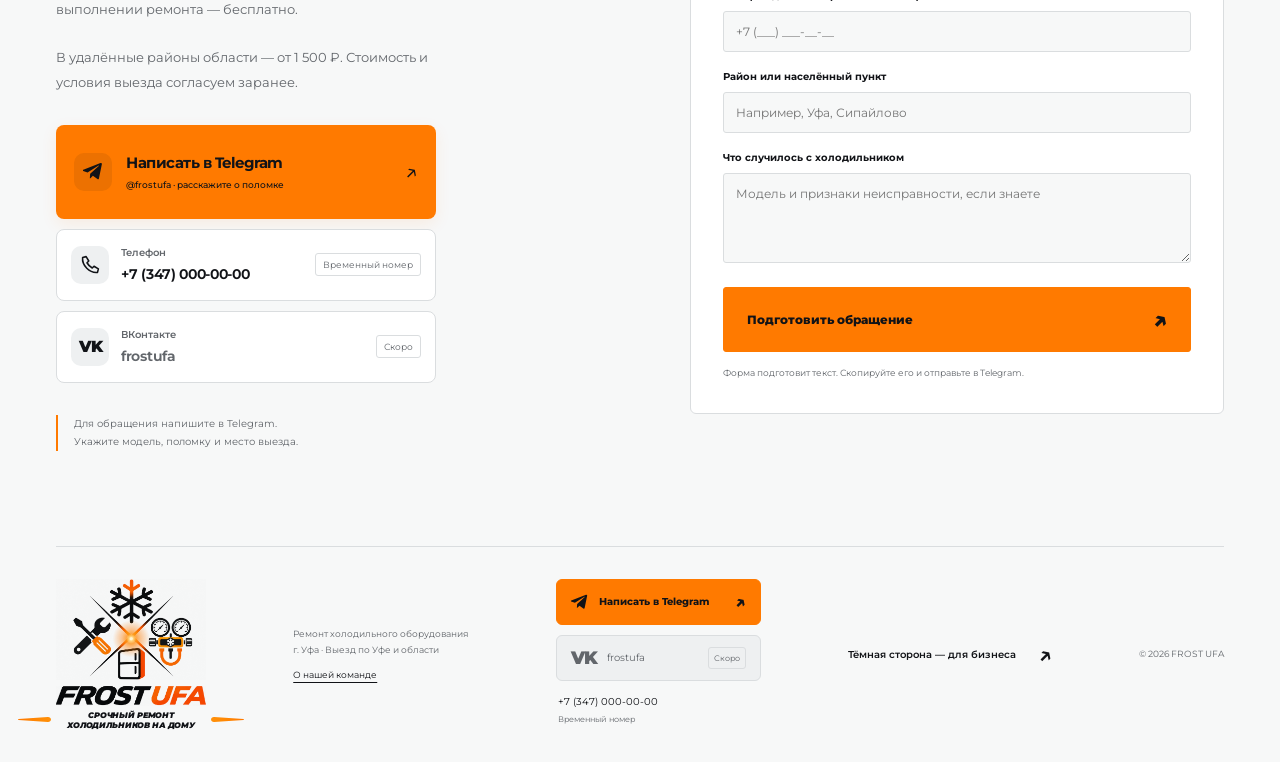
==== commit 48382ea7: "Animate fridge temperature failure and repair on door opening" ====
--- a/index.html
+++ b/index.html
@@ -1,2 +1,2 @@
 <!doctype html>
-<html lang="ru"><head><meta charset="UTF-8"><meta name="viewport" content="width=device-width,initial-scale=1"><meta name="theme-color" content="#f7f8f8"><title>FROST UFA — ремонт холодильников на дому в Уфе</title><meta name="description" content="Выездной ремонт холодильников в Уфе и области. Выезд и диагностика по Уфе от 500 ₽, при ремонте бесплатно. Гарантия до 12 месяцев."><link rel="stylesheet" href="styles.css?v=20261103-16"><script src="app.js?v=20261103-16" defer></script><script src="seasons.js?v=20261103-15" defer></script><link rel="icon" href="favicon.ico?v=13" sizes="16x16 32x32 48x48"><link rel="icon" href="favicon.svg?v=13" type="image/svg+xml"><link rel="apple-touch-icon" href="apple-touch-icon.png?v=13" sizes="180x180"></head><body data-mode="home"><div id="app"></div></body></html>
+<html lang="ru"><head><meta charset="UTF-8"><meta name="viewport" content="width=device-width,initial-scale=1"><meta name="theme-color" content="#f7f8f8"><title>FROST UFA — ремонт холодильников на дому в Уфе</title><meta name="description" content="Выездной ремонт холодильников в Уфе и области. Выезд и диагностика по Уфе от 500 ₽, при ремонте бесплатно. Гарантия до 12 месяцев."><link rel="stylesheet" href="styles.css?v=20261103-17"><script src="app.js?v=20261103-17" defer></script><script src="seasons.js?v=20261103-15" defer></script><link rel="icon" href="favicon.ico?v=13" sizes="16x16 32x32 48x48"><link rel="icon" href="favicon.svg?v=13" type="image/svg+xml"><link rel="apple-touch-icon" href="apple-touch-icon.png?v=13" sizes="180x180"><script src="fridge-animation.js?v=20261103-17" defer></script></head><body data-mode="home"><div id="app"></div></body></html>
--- a/styles.css
+++ b/styles.css
@@ -136,3 +136,10 @@
 .call-dialog-body{padding:17px 20px 20px}.call-dialog-body>p{font-size:11px;line-height:1.7;margin:0 0 15px}.contact-option{width:100%;display:flex;align-items:center;gap:13px;padding:16px 15px;background:var(--soft);color:var(--ink);border:1px solid var(--line);border-radius:12px;text-align:left;margin-top:10px;min-height:76px}.contact-option>span:nth-child(2){flex:1;min-width:0}.contact-option strong{display:block;font-size:12px;line-height:1.5;font-weight:800;letter-spacing:-.25px}.contact-option small{display:block;font-size:10px;font-weight:500;line-height:1.6;margin-top:3px}.contact-option-icon{display:flex;align-items:center;justify-content:center;width:28px;flex:none}.contact-option-icon svg{width:23px;height:23px}.contact-option-primary{background:var(--accent);color:#111317;border-color:var(--accent)}.contact-option:not(:disabled):hover{border-color:var(--accent)}.contact-option-primary:hover{background:#ff932e}.contact-option-unavailable{color:var(--muted);opacity:.72;cursor:default}.call-dialog-body .callback-disclaimer{font-size:9px;line-height:1.7;color:var(--muted);margin:16px 2px 0}
 @media(max-width:1100px){.header .call-master-trigger{font-size:10px;padding-inline:12px;gap:8px}}
 @media(max-width:760px){.header .call-master-trigger{width:100%;font-size:12px;justify-self:stretch}.call-dialog-header{padding:16px}.call-dialog-body{padding:14px 16px 18px}.contact-option{padding:14px 12px;gap:10px}.contact-option strong{font-size:11px}.contact-option small{font-size:9px}}
+.home-temperature{position:absolute;top:61px;left:23px}.home-temperature .temperature-display{display:inline-flex;align-items:baseline;gap:2px;min-width:70px;justify-content:center;font-size:20px;padding:6px 8px;border-color:#8b9da7;border-radius:3px}
+.temperature-display{font-variant-numeric:tabular-nums;transition:color .4s,background .4s,box-shadow .4s}.thermal-status{letter-spacing:0;font-size:9px;white-space:nowrap;text-align:right;align-self:center;color:var(--muted)}.thermal-status[data-condition=warming]{color:var(--orange-ink)}.thermal-status[data-condition=broken]{color:#c03923;font-weight:800}.thermal-status[data-condition=repaired]{color:#248066}
+.fridge[data-condition=warming] .temperature-display{color:#ffd18c;background:#31281c;border-color:#b58045}.fridge[data-condition=broken] .temperature-display{color:#ffb09b;background:#351b20;border-color:#da795f;animation:temperature-fault 1.6s ease-in-out infinite}.fridge[data-condition=repaired] .temperature-display{color:#b8fff0;background:#12352e;border-color:#78c2aa;box-shadow:0 0 12px #69deb436}
+.fridge[data-condition=broken] .inner-light{background:#ffc08d;box-shadow:0 0 12px 4px #ff7a0066}.fridge[data-condition=repaired] .inner-light{background:#e6ffff;box-shadow:0 0 12px 4px #a6f2ed88}
+body[data-mode=business] .thermal-status[data-condition=broken]{color:#ff9b7e}body[data-mode=business] .thermal-status[data-condition=repaired]{color:#91dfc8}
+@keyframes temperature-fault{0%,100%{box-shadow:0 0 3px #ff673333;filter:brightness(.9)}50%{box-shadow:0 0 14px #ff673377;filter:brightness(1.35)}}
+@media(prefers-reduced-motion:reduce){.temperature-display{transition:none}.fridge[data-condition=broken] .temperature-display{animation:none}}
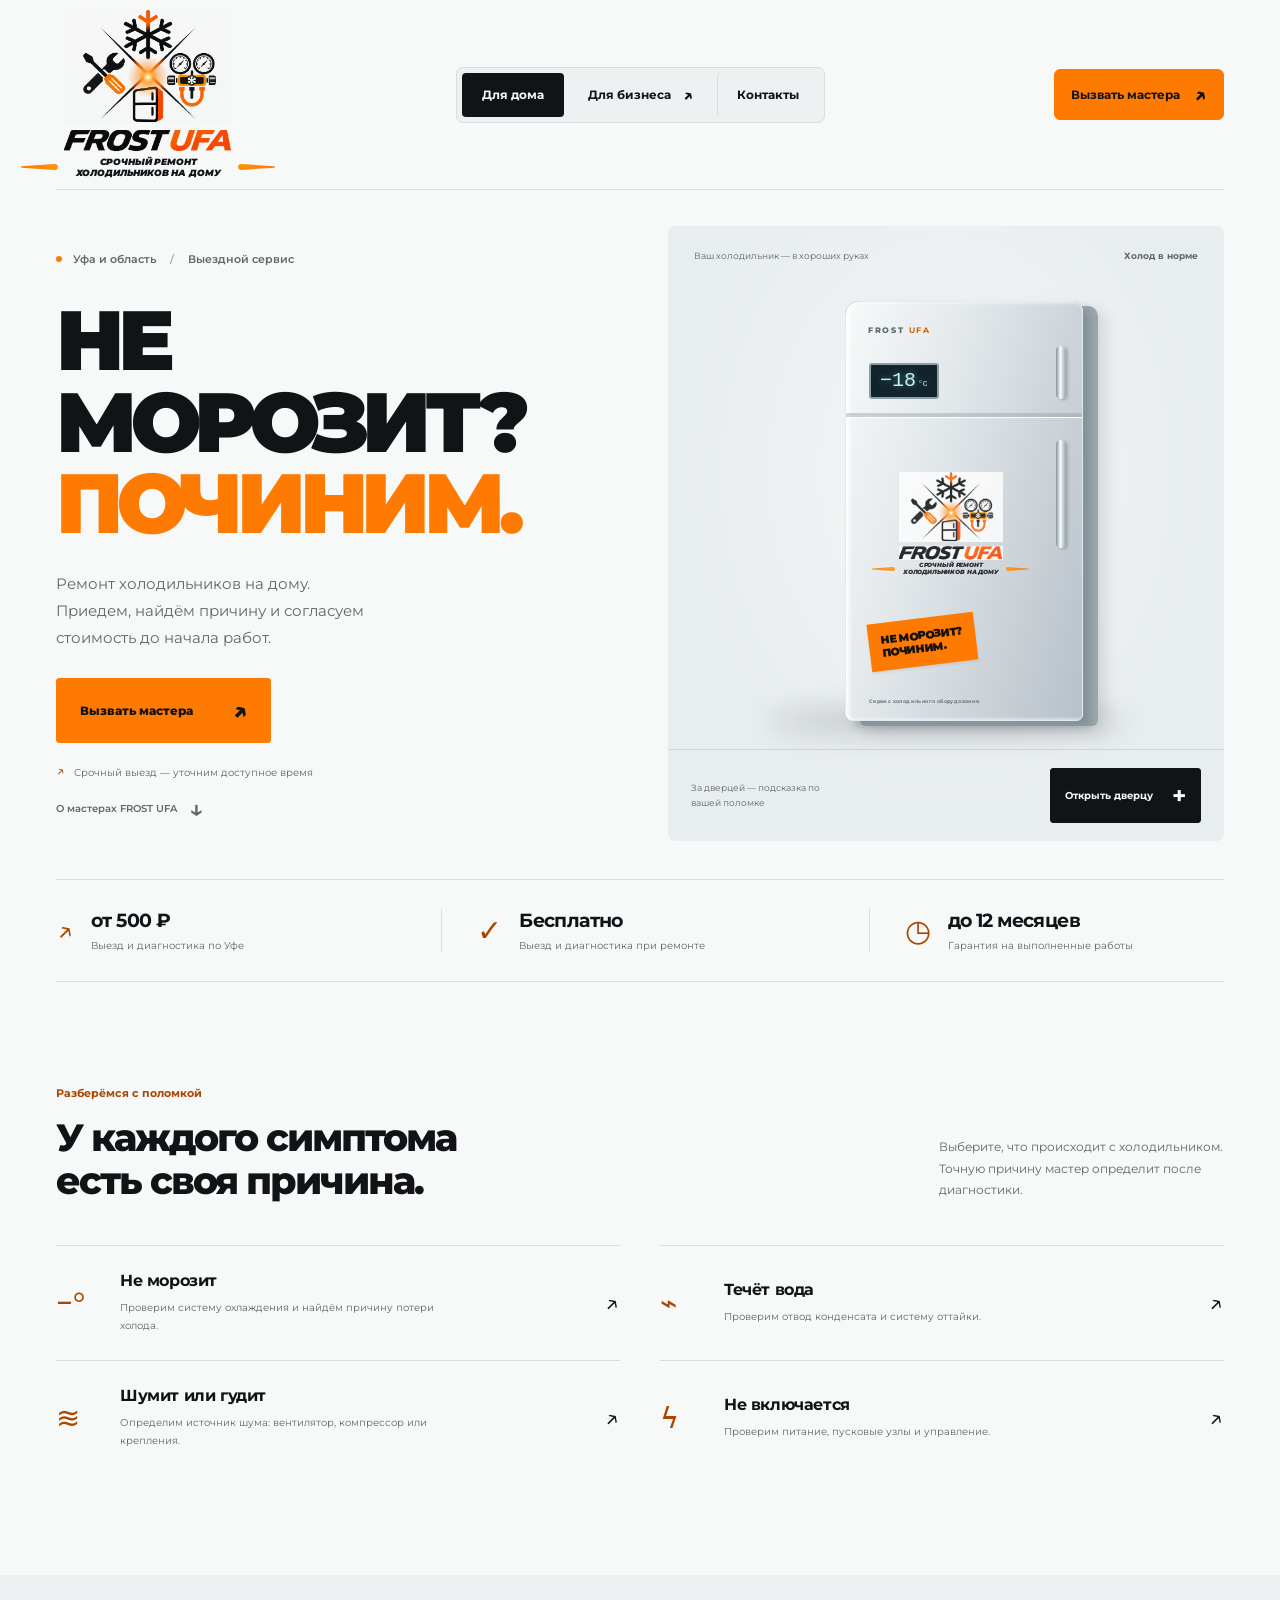
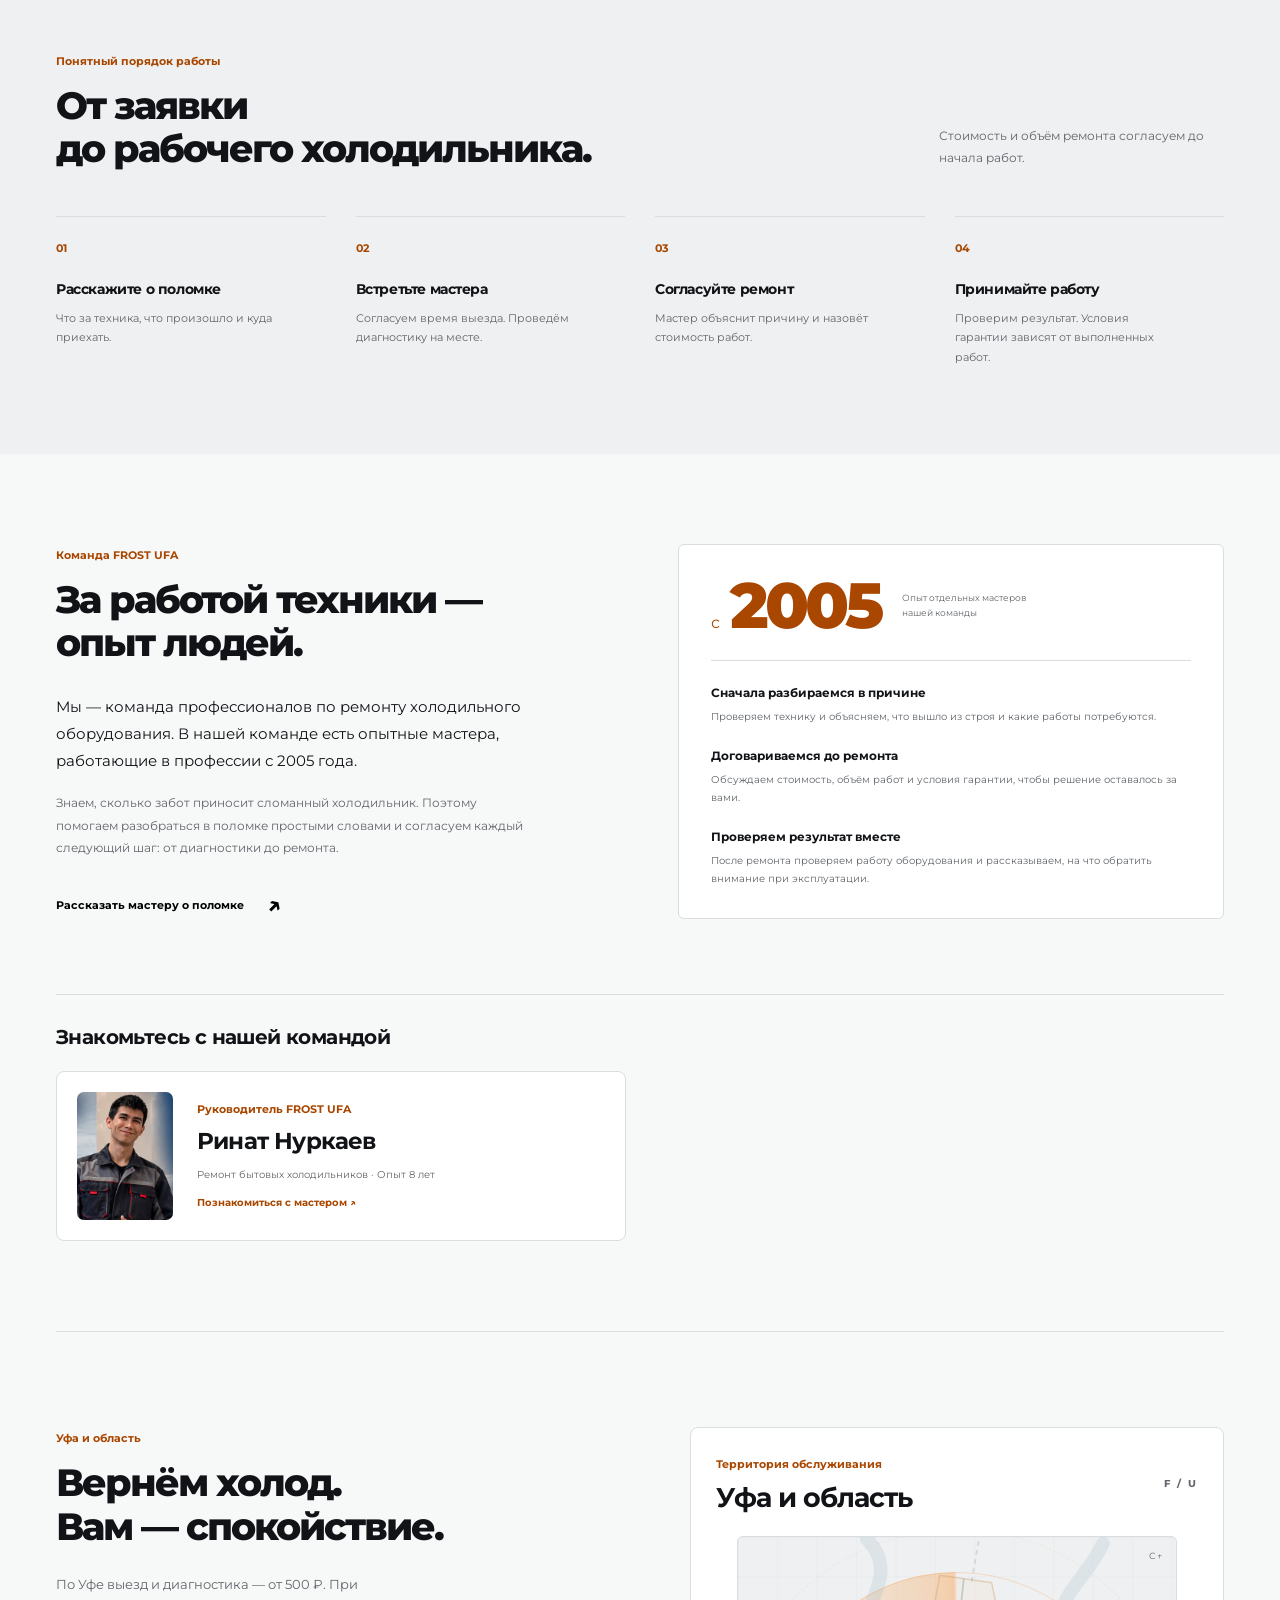
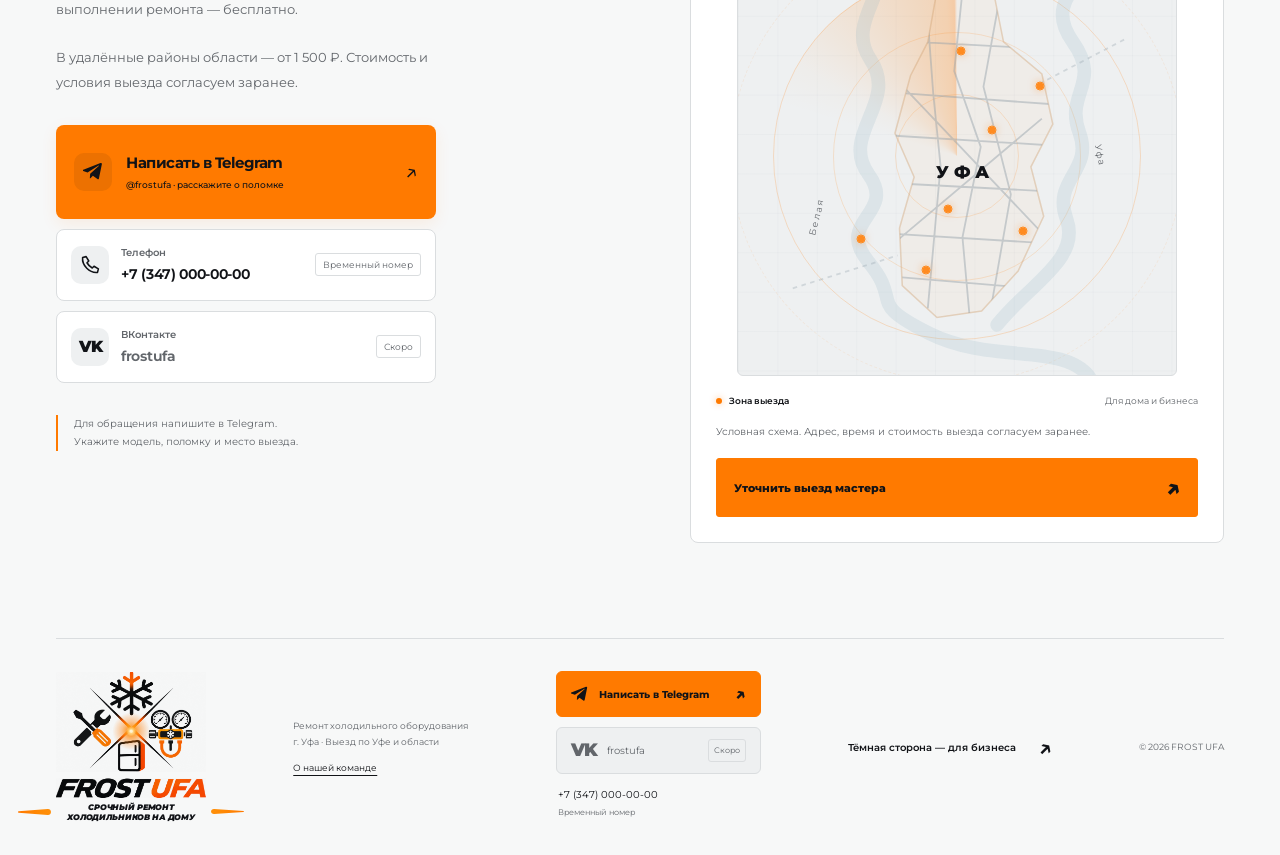
==== commit 96081330: "Move service requests into modal forms and add Ufa coverage radar map" ====
--- a/index.html
+++ b/index.html
@@ -1,2 +1,2 @@
 <!doctype html>
-<html lang="ru"><head><meta charset="UTF-8"><meta name="viewport" content="width=device-width,initial-scale=1"><meta name="theme-color" content="#f7f8f8"><title>FROST UFA — ремонт холодильников на дому в Уфе</title><meta name="description" content="Выездной ремонт холодильников в Уфе и области. Выезд и диагностика по Уфе от 500 ₽, при ремонте бесплатно. Гарантия до 12 месяцев."><link rel="stylesheet" href="styles.css?v=20261103-17"><script src="app.js?v=20261103-17" defer></script><script src="seasons.js?v=20261103-15" defer></script><link rel="icon" href="favicon.ico?v=13" sizes="16x16 32x32 48x48"><link rel="icon" href="favicon.svg?v=13" type="image/svg+xml"><link rel="apple-touch-icon" href="apple-touch-icon.png?v=13" sizes="180x180"><script src="fridge-animation.js?v=20261103-17" defer></script></head><body data-mode="home"><div id="app"></div></body></html>
+<html lang="ru"><head><meta charset="UTF-8"><meta name="viewport" content="width=device-width,initial-scale=1"><meta name="theme-color" content="#f7f8f8"><title>FROST UFA — ремонт холодильников на дому в Уфе</title><meta name="description" content="Выездной ремонт холодильников в Уфе и области. Выезд и диагностика по Уфе от 500 ₽, при ремонте бесплатно. Гарантия до 12 месяцев."><link rel="stylesheet" href="styles.css?v=20261103-18"><script src="app.js?v=20261103-18" defer></script><script src="seasons.js?v=20261103-15" defer></script><link rel="icon" href="favicon.ico?v=13" sizes="16x16 32x32 48x48"><link rel="icon" href="favicon.svg?v=13" type="image/svg+xml"><link rel="apple-touch-icon" href="apple-touch-icon.png?v=13" sizes="180x180"><script src="fridge-animation.js?v=20261103-17" defer></script></head><body data-mode="home"><div id="app"></div></body></html>
--- a/styles.css
+++ b/styles.css
@@ -143,3 +143,22 @@
 body[data-mode=business] .thermal-status[data-condition=broken]{color:#ff9b7e}body[data-mode=business] .thermal-status[data-condition=repaired]{color:#91dfc8}
 @keyframes temperature-fault{0%,100%{box-shadow:0 0 3px #ff673333;filter:brightness(.9)}50%{box-shadow:0 0 14px #ff673377;filter:brightness(1.35)}}
 @media(prefers-reduced-motion:reduce){.temperature-display{transition:none}.fridge[data-condition=broken] .temperature-display{animation:none}}
+
+.team-contact.js-request-form{background:none;border:0;padding:0;text-align:left}
+dialog.request-dialog{width:min(520px,calc(100% - 30px));padding:0;max-height:calc(100dvh - 32px);border-radius:14px;overflow:auto}
+.request-dialog .call-dialog-header{position:sticky;top:0;z-index:1;background:var(--paper)}
+.request-dialog form{border:0;border-radius:0;padding:5px 25px 25px;background:var(--paper)}
+.request-dialog .call-dialog-header h2{font-size:20px}
+.coverage-card{border:1px solid var(--line);border-radius:8px;background:var(--paper);padding:25px;min-width:0}
+.coverage-heading{display:flex;align-items:center;justify-content:space-between;gap:20px;margin-bottom:22px}.coverage-heading h3{font-size:27px;letter-spacing:-1px;margin:9px 0 0}.coverage-mark{font-size:10px;letter-spacing:2px;color:var(--muted);font-weight:750}
+.radar-stage{position:relative;aspect-ratio:1;width:100%;max-width:440px;margin-inline:auto;overflow:hidden;border-radius:6px;border:1px solid var(--line);background:var(--soft);isolation:isolate;background-image:linear-gradient(#8294a30c 1px,transparent 1px),linear-gradient(90deg,#8294a30c 1px,transparent 1px);background-size:9% 9%}
+.coverage-map{position:absolute;inset:0;width:100%;height:100%;z-index:1}.map-rivers{stroke:#92b3c333;stroke-width:15}.map-land{fill:#ff7a000a;stroke:#d0a07166;stroke-width:1.7}.map-streets{stroke:#94a2aa77;stroke-width:2}.map-road-outside{stroke:#94a2aa55;stroke-width:2;stroke-dasharray:5 5}.map-city-label{fill:var(--ink);font-family:Montserrat,Arial,sans-serif;font-size:19px;font-weight:850;letter-spacing:5px}.map-water-label{fill:var(--muted);font-size:10px;font-family:Montserrat,Arial,sans-serif;letter-spacing:2px}
+.radar-rings{position:absolute;inset:8%;border-radius:50%;border:1px solid #ff7a0033;z-index:0}.radar-rings i{position:absolute;border:1px solid #ff7a0029;border-radius:50%;inset:16%}.radar-rings i:nth-child(2){inset:33%}.radar-rings i:nth-child(3){inset:-12%;border-style:dashed;opacity:.5}
+.radar-sweep{position:absolute;inset:8%;border-radius:50%;background:conic-gradient(from 0deg,transparent 0deg 286deg,#ff7a0007 300deg,#ff7a003d 356deg,#ff9a4666 359deg,transparent 360deg);animation:coverage-sweep 9s linear infinite;z-index:0}
+.radar-point{position:absolute;display:block;width:7px;height:7px;transform:translate(-50%,-50%);border-radius:50%;background:#ff8b20;box-shadow:0 0 9px #ff7a0099;z-index:2}.radar-point:after{content:'';position:absolute;inset:-1px;border-radius:50%;border:1px solid #ff8b20;animation:coverage-ping 3.4s ease-out infinite;animation-delay:var(--pulse-delay)}
+.radar-compass{position:absolute;right:14px;top:13px;font-size:9px;color:var(--muted);z-index:2}.coverage-legend{display:flex;align-items:center;justify-content:space-between;gap:12px;font-size:9px;color:var(--muted);margin-top:19px}.coverage-legend>span:first-child{display:flex;align-items:center;gap:7px;color:var(--ink);font-weight:600}.coverage-legend i{width:6px;height:6px;display:inline-block;border-radius:50%;background:var(--accent);box-shadow:0 0 7px #ff7a0077}.coverage-note{font-size:10px;line-height:1.8;color:var(--muted);margin:17px 0}.radar-request{display:flex;width:100%;font-size:11px;padding:14px 17px;min-height:49px}
+body[data-mode=business] .map-rivers{stroke:#6c93a333}body[data-mode=business] .map-land{fill:#ff7a0008;stroke:#ffab5755}body[data-mode=business] .map-streets{stroke:#96abb54d}
+@keyframes coverage-sweep{to{transform:rotate(360deg)}}
+@keyframes coverage-ping{0%{transform:scale(1);opacity:.85}85%,100%{transform:scale(4.5);opacity:0}}
+@media(max-width:760px){.coverage-card{padding:20px}.request-dialog form{padding:3px 20px 22px}.coverage-heading h3{font-size:24px}.coverage-note{font-size:9px}.coverage-legend{font-size:8px}}
+@media(prefers-reduced-motion:reduce){.radar-sweep,.radar-point:after{animation:none}.radar-point:after{transform:scale(2);opacity:.3}}
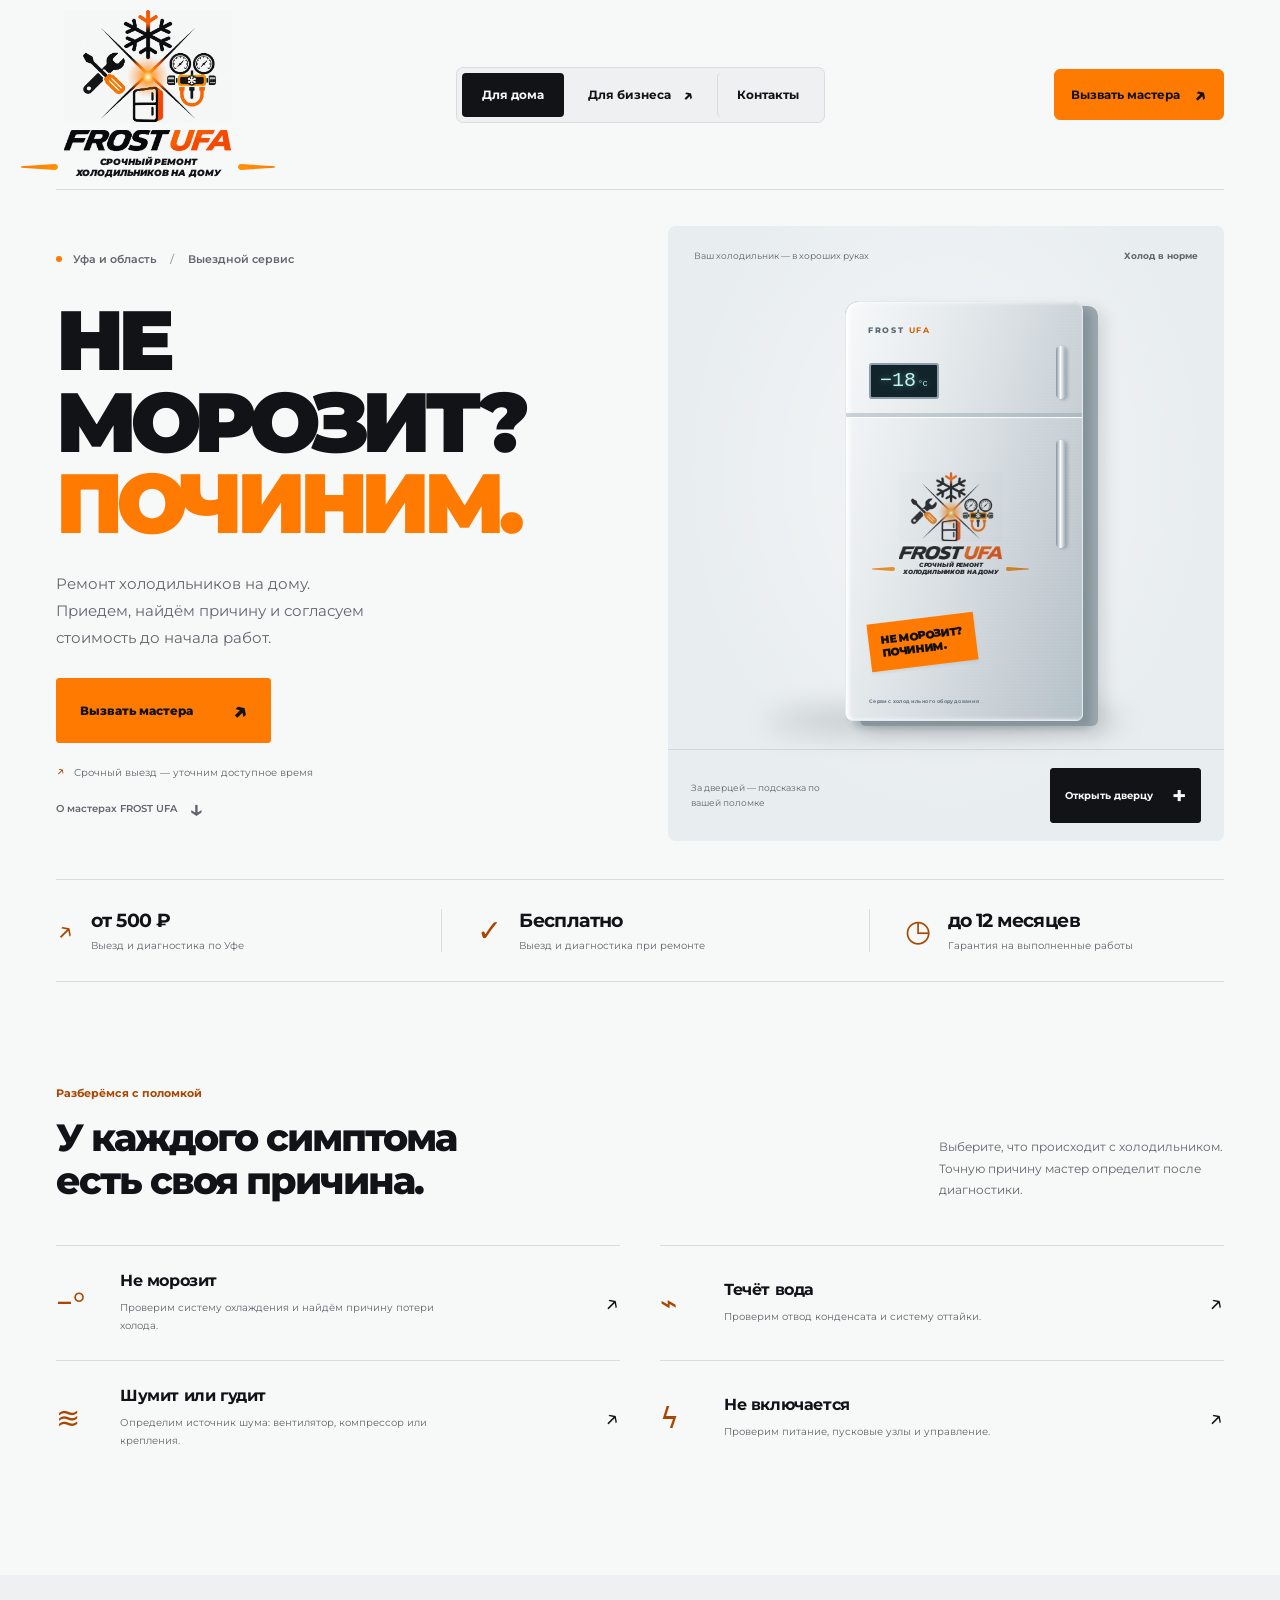
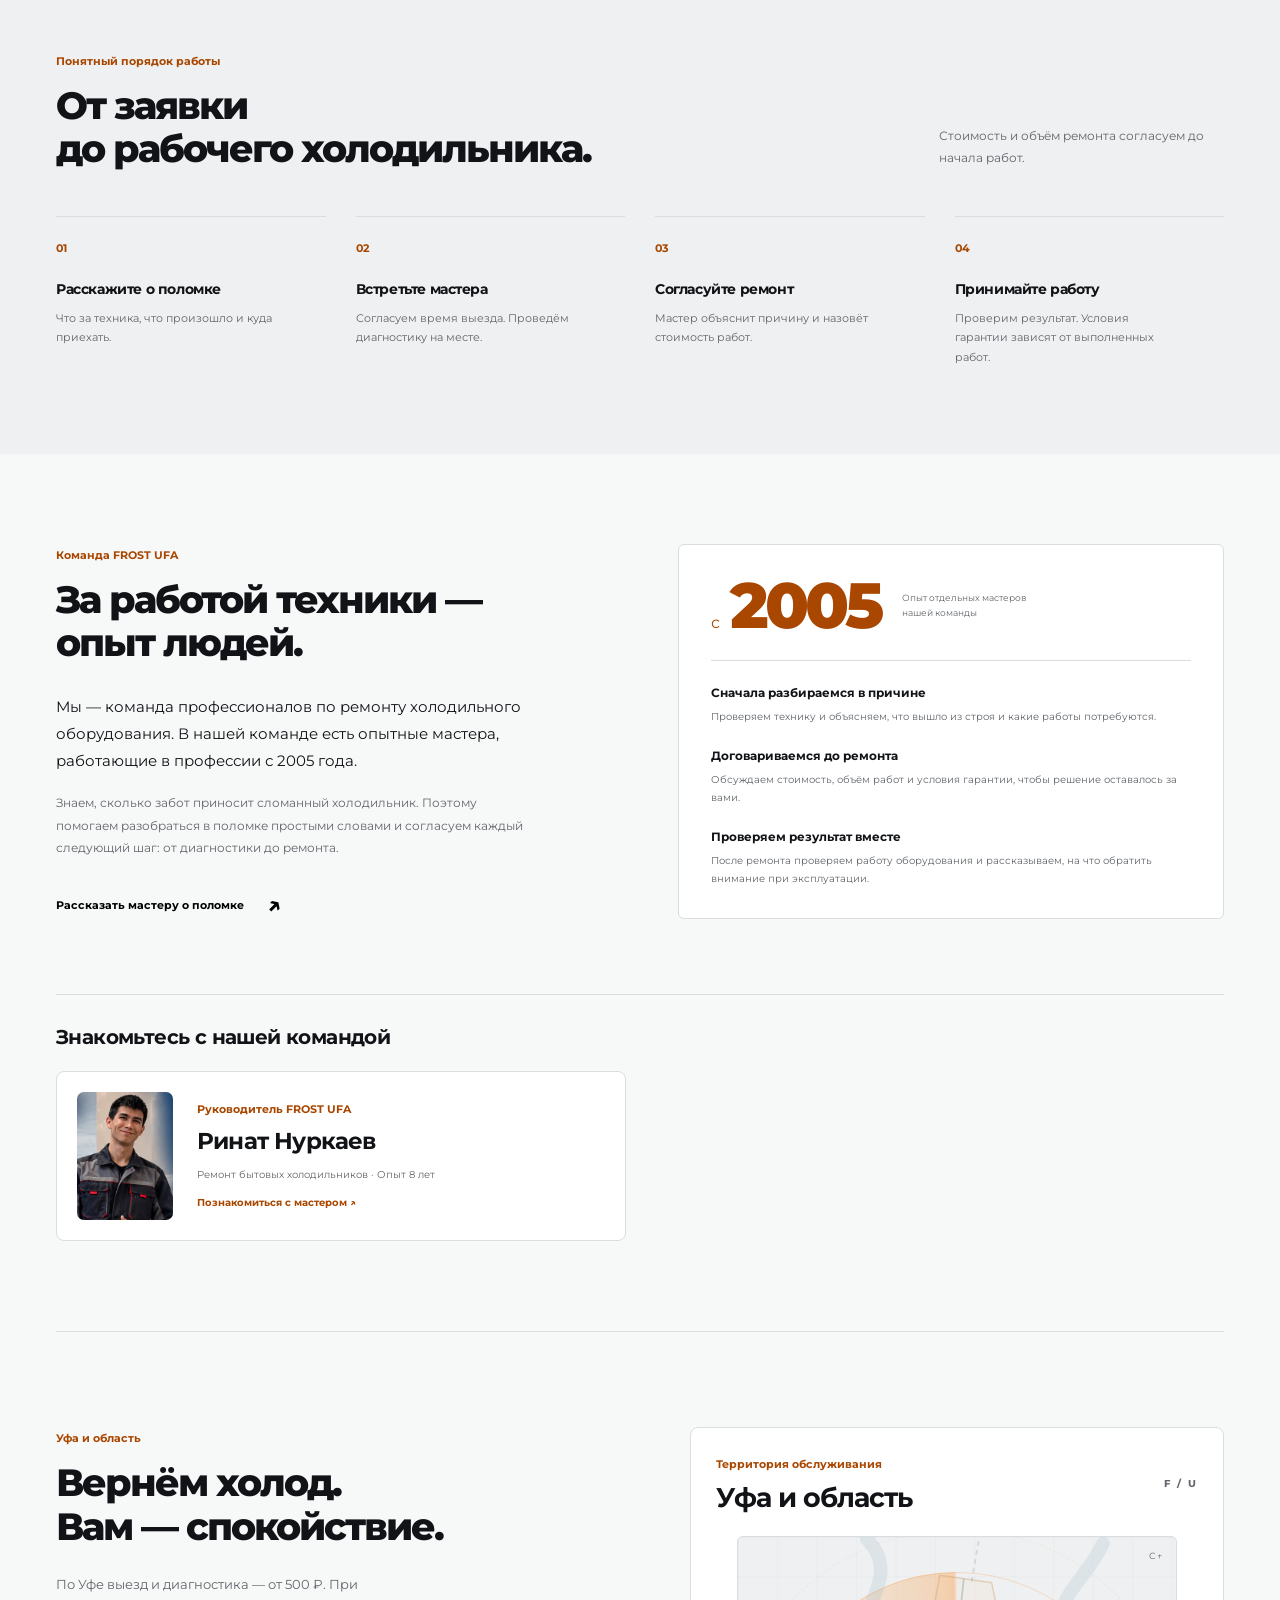
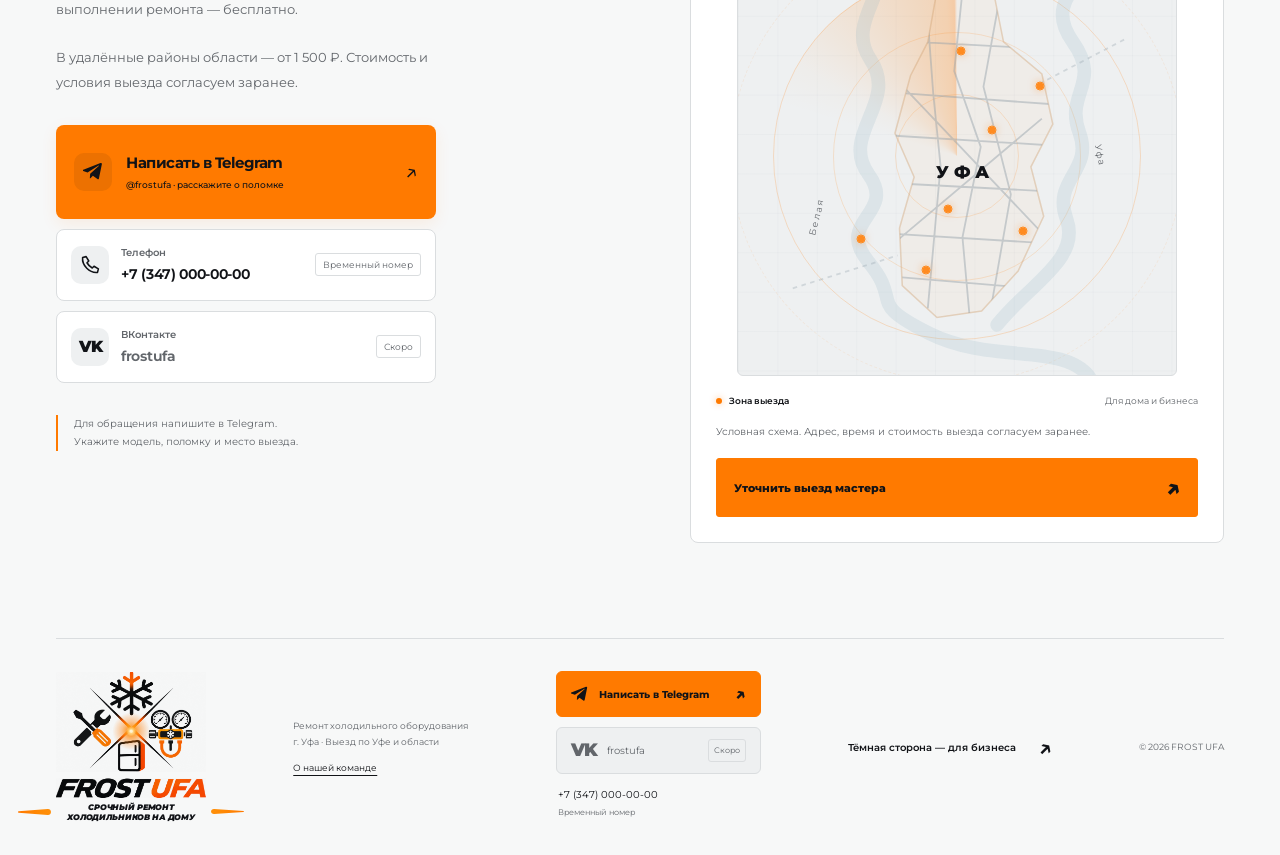
==== commit 7a5b4607: "Blend entire fridge logo decal with metallic door background" ====
--- a/index.html
+++ b/index.html
@@ -1,2 +1,2 @@
 <!doctype html>
-<html lang="ru"><head><meta charset="UTF-8"><meta name="viewport" content="width=device-width,initial-scale=1"><meta name="theme-color" content="#f7f8f8"><title>FROST UFA — ремонт холодильников на дому в Уфе</title><meta name="description" content="Выездной ремонт холодильников в Уфе и области. Выезд и диагностика по Уфе от 500 ₽, при ремонте бесплатно. Гарантия до 12 месяцев."><link rel="stylesheet" href="styles.css?v=20261103-18"><script src="app.js?v=20261103-18" defer></script><script src="seasons.js?v=20261103-15" defer></script><link rel="icon" href="favicon.ico?v=13" sizes="16x16 32x32 48x48"><link rel="icon" href="favicon.svg?v=13" type="image/svg+xml"><link rel="apple-touch-icon" href="apple-touch-icon.png?v=13" sizes="180x180"><script src="fridge-animation.js?v=20261103-17" defer></script></head><body data-mode="home"><div id="app"></div></body></html>
+<html lang="ru"><head><meta charset="UTF-8"><meta name="viewport" content="width=device-width,initial-scale=1"><meta name="theme-color" content="#f7f8f8"><title>FROST UFA — ремонт холодильников на дому в Уфе</title><meta name="description" content="Выездной ремонт холодильников в Уфе и области. Выезд и диагностика по Уфе от 500 ₽, при ремонте бесплатно. Гарантия до 12 месяцев."><link rel="stylesheet" href="styles.css?v=20261103-19"><script src="app.js?v=20261103-18" defer></script><script src="seasons.js?v=20261103-15" defer></script><link rel="icon" href="favicon.ico?v=13" sizes="16x16 32x32 48x48"><link rel="icon" href="favicon.svg?v=13" type="image/svg+xml"><link rel="apple-touch-icon" href="apple-touch-icon.png?v=13" sizes="180x180"><script src="fridge-animation.js?v=20261103-17" defer></script></head><body data-mode="home"><div id="app"></div></body></html>
--- a/styles.css
+++ b/styles.css
@@ -18,6 +18,9 @@
 /* Keep the blend backdrop inside the app's stacking context. */
 body[data-mode=home] :is(.brand-artwork,.footer-logo) :is(.logo-emblem,.logo-name){background:var(--bg);isolation:isolate}
 body[data-mode=home] .door-symbol img{box-shadow:none;border-radius:0}
+/* Blend the complete decal against the metallic door, not inside clipped image layers. */
+body[data-mode=home] .door-symbol{mix-blend-mode:multiply}
+body[data-mode=home] .door-symbol .brand-image{mix-blend-mode:normal}
 .header{height:190px}
 .brand-artwork{height:auto}
 .brand .logo-lockup{font-size:inherit;letter-spacing:normal;line-height:1}
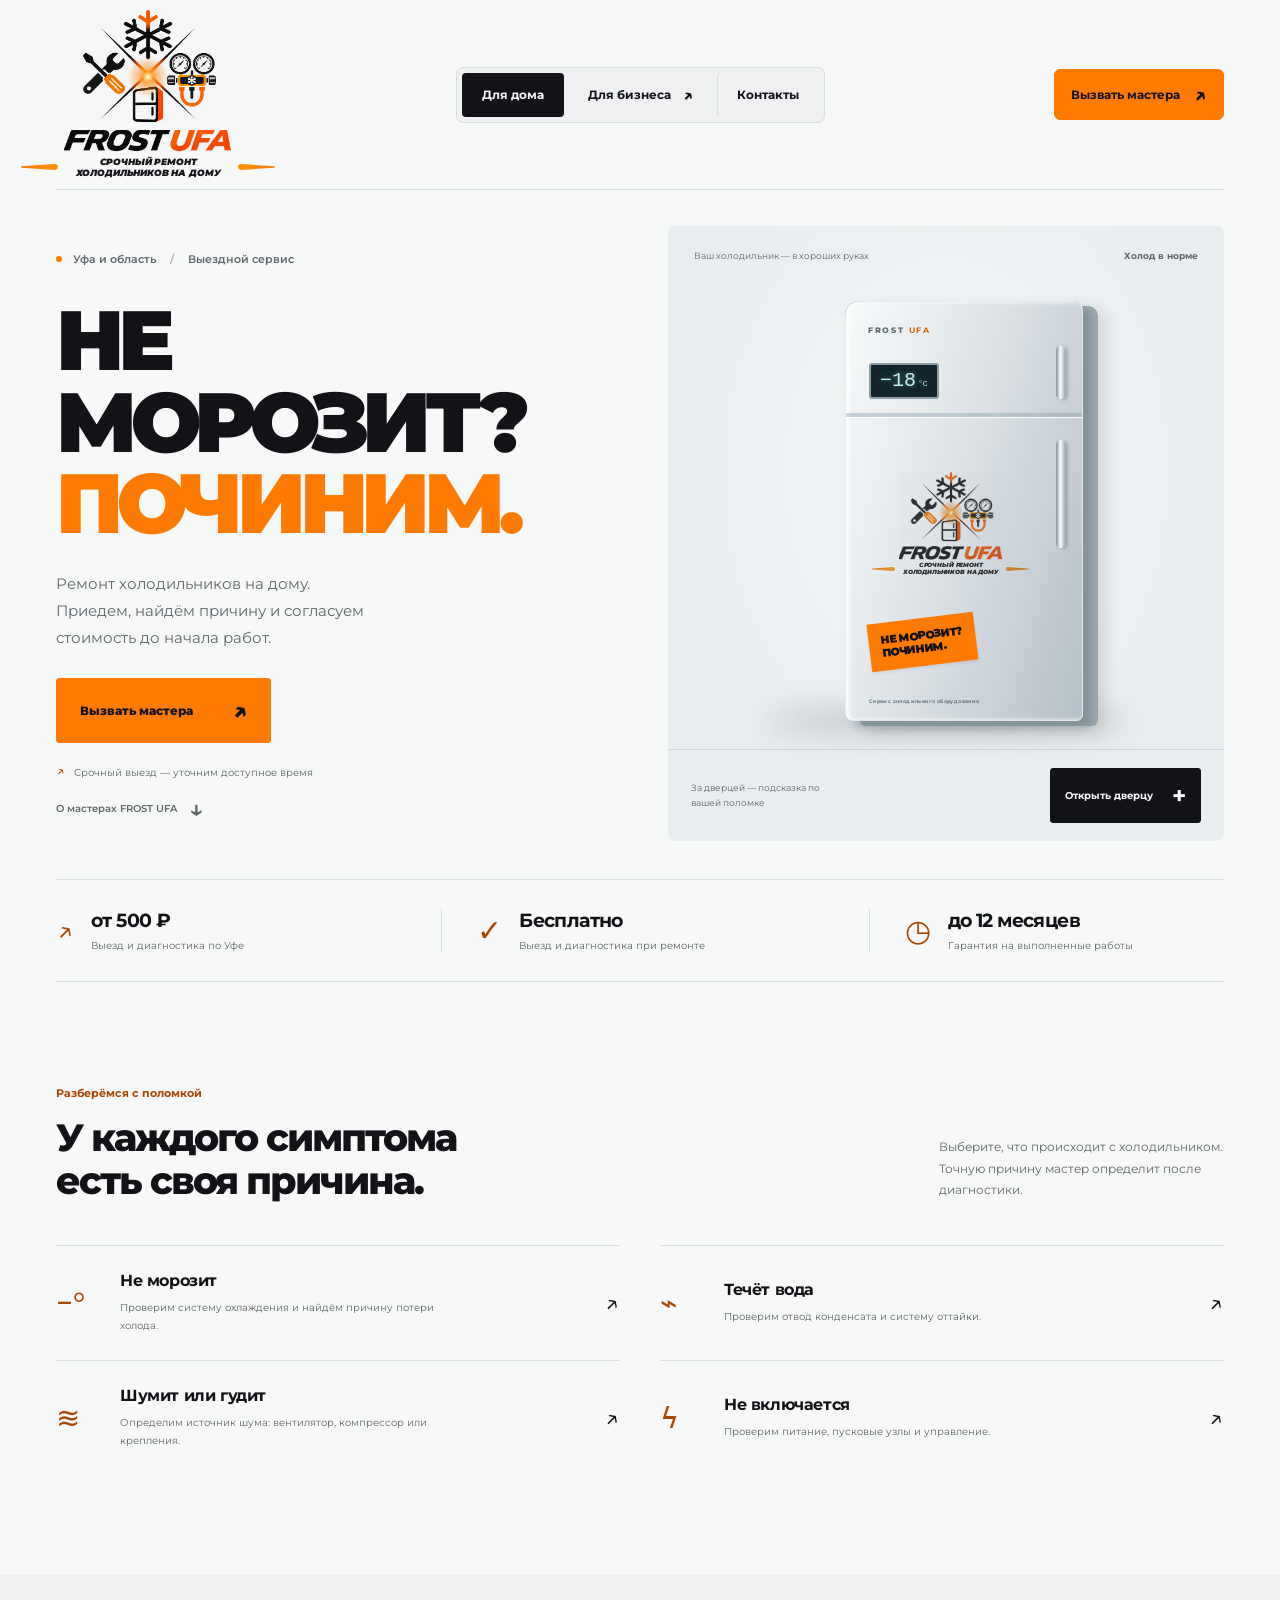
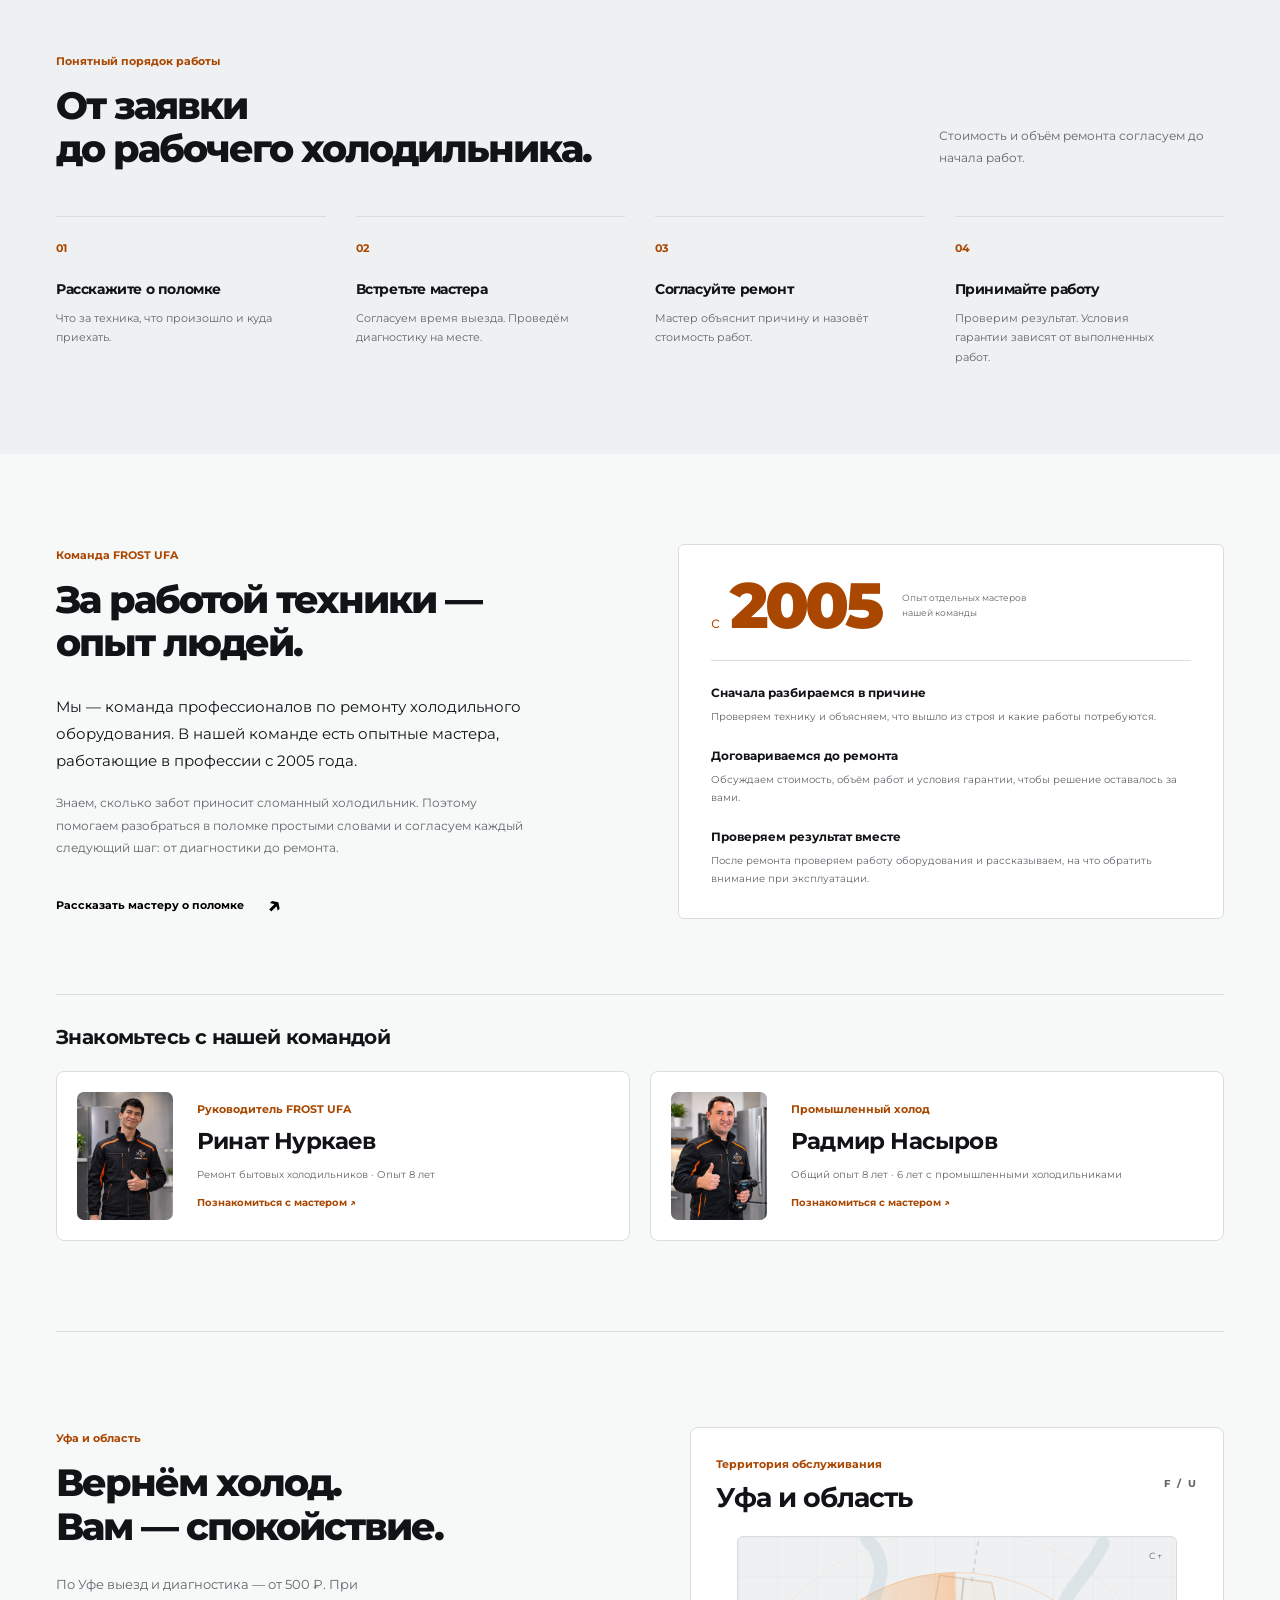
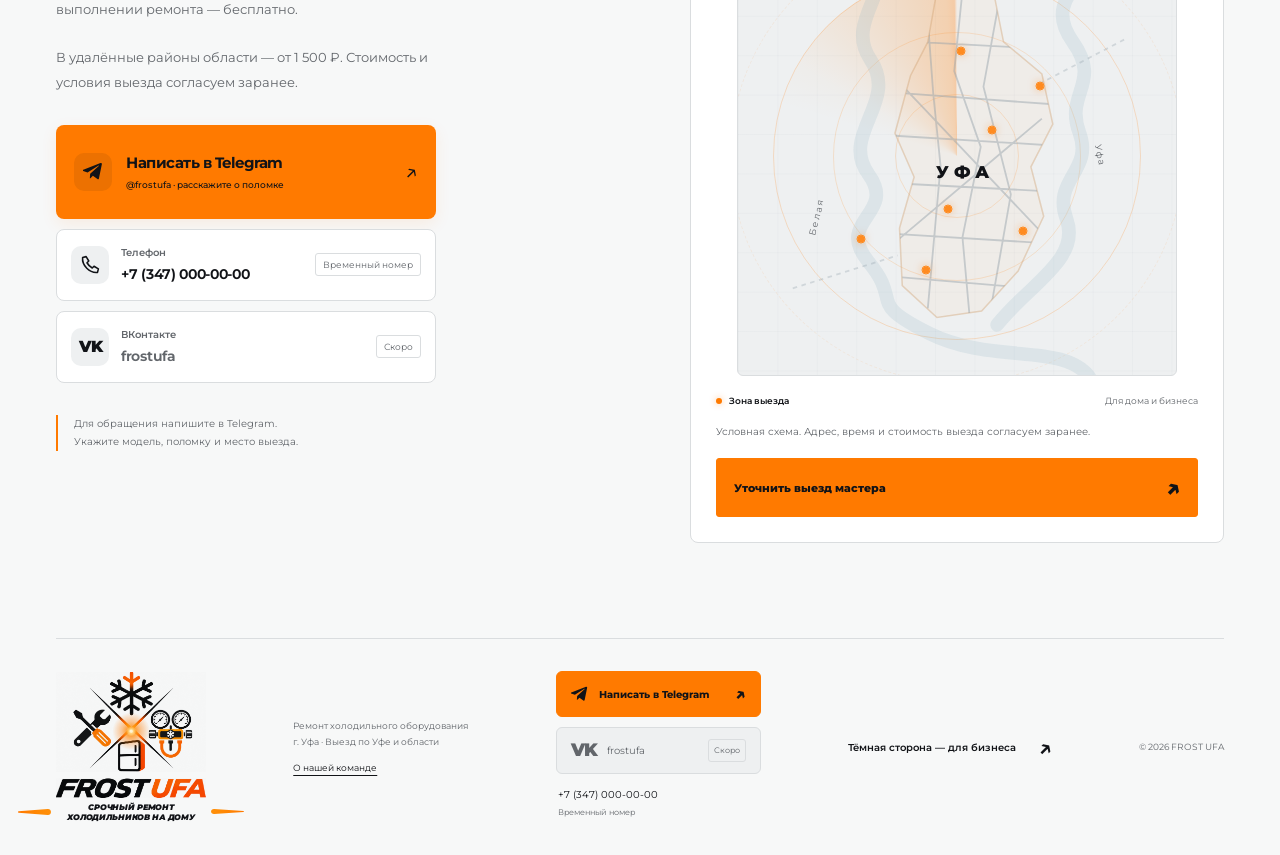
==== commit beb1856f: "Add Radmir Nasyrov profile and branded uniforms for both technicians" ====
--- a/index.html
+++ b/index.html
@@ -1,2 +1,42 @@
 <!doctype html>
-<html lang="ru"><head><meta charset="UTF-8"><meta name="viewport" content="width=device-width,initial-scale=1"><meta name="theme-color" content="#f7f8f8"><title>FROST UFA — ремонт холодильников на дому в Уфе</title><meta name="description" content="Выездной ремонт холодильников в Уфе и области. Выезд и диагностика по Уфе от 500 ₽, при ремонте бесплатно. Гарантия до 12 месяцев."><link rel="stylesheet" href="styles.css?v=20261103-19"><script src="app.js?v=20261103-18" defer></script><script src="seasons.js?v=20261103-15" defer></script><link rel="icon" href="favicon.ico?v=13" sizes="16x16 32x32 48x48"><link rel="icon" href="favicon.svg?v=13" type="image/svg+xml"><link rel="apple-touch-icon" href="apple-touch-icon.png?v=13" sizes="180x180"><script src="fridge-animation.js?v=20261103-17" defer></script></head><body data-mode="home"><div id="app"></div></body></html>
+<html lang="ru"><head><meta charset="UTF-8"><meta name="viewport" content="width=device-width,initial-scale=1"><meta name="theme-color" content="#f7f8f8"><title>FROST UFA — ремонт холодильников на дому в Уфе</title><meta name="description" content="Выездной ремонт холодильников в Уфе и области. Выезд и диагностика по Уфе от 500 ₽, при ремонте бесплатно. Гарантия до 12 месяцев."><link rel="preconnect" href="https://fonts.googleapis.com"><link rel="preconnect" href="https://fonts.gstatic.com" crossorigin><link rel="stylesheet" href="https://fonts.googleapis.com/css2?family=Montserrat:wght@400;500;600;650;700;750;800;850;900&display=swap"><link rel="stylesheet" href="styles.css?v=20261103-21"><script src="app.js?v=20261103-21" defer></script><script src="seasons.js?v=20261103-20" defer></script><link rel="icon" href="favicon.ico?v=13" sizes="16x16 32x32 48x48"><link rel="icon" href="favicon.svg?v=13" type="image/svg+xml"><link rel="apple-touch-icon" href="apple-touch-icon.png?v=13" sizes="180x180"><script src="fridge-animation.js?v=20261103-17" defer></script><link rel="canonical" href="https://achtung666.github.io/-frostufa/"><meta property="og:type" content="website"><meta property="og:locale" content="ru_RU"><meta property="og:site_name" content="FROST UFA"><meta property="og:title" content="FROST UFA — ремонт холодильников на дому в Уфе"><meta property="og:description" content="Выездной ремонт холодильников в Уфе и области. Выезд и диагностика по Уфе от 500 ₽, при ремонте бесплатно. Гарантия до 12 месяцев."><meta property="og:url" content="https://achtung666.github.io/-frostufa/"><meta property="og:image" content="https://achtung666.github.io/-frostufa/assets/logo-light.png"><meta name="twitter:card" content="summary"></head><body data-mode="home"><div id="app">
+<header class="header wrap">
+ <a href="index.html" class="brand brand-artwork" aria-label="FROST UFA — главная"><span class="logo-lockup"><span class="logo-emblem" aria-hidden="true"><img class="brand-image" src="assets/logo-light.png" width="1254" height="1254" alt=""></span><span class="logo-name"><img class="brand-image" src="assets/logo-light.png" width="1254" height="1254" alt="FROST UFA"></span><span class="logo-caption"><span>Срочный ремонт<br>холодильников на дому</span></span></span></a>
+ <nav class="audiences" aria-label="Навигация"><a href="index.html" aria-current="page">Для дома</a><a href="business.html" >Для бизнеса <span aria-hidden="true">↗</span></a><a href="#contacts" class="contacts-nav">Контакты</a></nav>
+ <button type="button" id="openContactDialog" class="header-cta call-master-trigger" aria-haspopup="dialog" aria-controls="contactDialog">Вызвать мастера <span aria-hidden="true">↗</span></button>
+</header>
+<main>
+ <section class="hero wrap" aria-labelledby="hero-title">
+  <div class="hero-copy"><div class="location"><span></span> Уфа и область <i>/</i> Выездной сервис</div>
+   <h1 id="hero-title">НЕ<br>МОРОЗИТ?<br><em>ПОЧИНИМ.</em></h1>
+   <p class="intro">Ремонт холодильников на дому.<br>Приедем, найдём причину и согласуем<br class="desktop-break"> стоимость до начала работ.</p>
+   <button type="button" class="button js-request-form">Вызвать мастера <span aria-hidden="true">↗</span></button>
+   <p class="urgent"><span>↗</span> Срочный выезд — уточним доступное время</p>
+   <a class="team-link" href="#team">О мастерах FROST UFA <span aria-hidden="true">↓</span></a>
+  </div>
+  <div class="showroom"><div class="scene-caption"><span>Ваш холодильник — в хороших руках</span><span class="serial thermal-status" id="fridgeStatus">Холод в норме</span></div>
+   <div class="fridge-space"><div class="fridge home-fridge" id="fridge">
+    
+    <div class="inside"><div class="inner-light"></div><div class="inside-title">Что случилось?</div><div class="shelf-menu"><button type="button" data-choice="0"><span>Не морозит</span><span aria-hidden="true">↗</span></button><button type="button" data-choice="1"><span>Течёт вода</span><span aria-hidden="true">↗</span></button><button type="button" data-choice="2"><span>Шумит или гудит</span><span aria-hidden="true">↗</span></button><button type="button" data-choice="3"><span>Не включается</span><span aria-hidden="true">↗</span></button></div><div class="crisper"><span>FROST UFA</span><small>Холод вернётся.</small></div></div>
+    <div class="fridge-door"><div class="door-grain"></div><span class="appliance-brand">FROST <b>UFA</b></span><span class="home-temperature"><span class="temperature-display" id="fridgeReadout" role="img" aria-label="Демонстрация температуры холодильника"><span id="fridgeTemperature" aria-hidden="true">−18</span><small aria-hidden="true">°C</small></span></span><span class="freezer-line"></span><span class="handle handle-top"></span><span class="handle handle-bottom"></span><div class="door-symbol"><span class="logo-lockup"><span class="logo-emblem" aria-hidden="true"><img class="brand-image" src="assets/logo-light.png" width="1254" height="1254" alt=""></span><span class="logo-name"><img class="brand-image" src="assets/logo-light.png" width="1254" height="1254" alt="FROST UFA"></span><span class="logo-caption"><span>Срочный ремонт<br>холодильников на дому</span></span></span></div><span class="door-sticker">НЕ МОРОЗИТ?<br>ПОЧИНИМ.</span><span class="door-bottom">Сервис холодильного оборудования</span></div>
+   </div></div>
+   <div class="scene-controls"><span class="scene-help" id="sceneHelp">За дверцей — подсказка по вашей поломке</span><button type="button" class="door-toggle" id="doorToggle" aria-expanded="false" aria-controls="fridge">Открыть дверцу <span aria-hidden="true">+</span></button></div>
+  </div>
+ </section>
+ <section class="conditions wrap" aria-label="Условия выезда"><div><span class="condition-icon">↗</span><p><strong>от 500 ₽</strong><span>Выезд и диагностика по Уфе</span></p></div><div><span class="condition-icon">✓</span><p><strong>Бесплатно</strong><span>Выезд и диагностика при ремонте</span></p></div><div><span class="condition-icon">◷</span><p><strong>до 12 месяцев</strong><span>Гарантия на выполненные работы</span></p></div></section>
+ <section class="service-section wrap" id="services"><div class="section-heading"><div><span class="section-kicker">Разберёмся с поломкой</span><h2>У каждого симптома<br>есть своя причина.</h2></div><p>Выберите, что происходит с холодильником. Точную причину мастер определит после диагностики.</p></div>
+  <div class="service-list"><button type="button" class="service" data-choice="0"><span class="service-sign">−°</span><span><strong>Не морозит</strong><small>Проверим систему охлаждения и найдём причину потери холода.</small></span><span aria-hidden="true">↗</span></button><button type="button" class="service" data-choice="1"><span class="service-sign">⌁</span><span><strong>Течёт вода</strong><small>Проверим отвод конденсата и систему оттайки.</small></span><span aria-hidden="true">↗</span></button><button type="button" class="service" data-choice="2"><span class="service-sign">≋</span><span><strong>Шумит или гудит</strong><small>Определим источник шума: вентилятор, компрессор или крепления.</small></span><span aria-hidden="true">↗</span></button><button type="button" class="service" data-choice="3"><span class="service-sign">ϟ</span><span><strong>Не включается</strong><small>Проверим питание, пусковые узлы и управление.</small></span><span aria-hidden="true">↗</span></button></div>
+ </section>
+ <section class="process-section"><div class="wrap"><div class="section-heading"><div><span class="section-kicker">Понятный порядок работы</span><h2>От заявки<br>до рабочего холодильника.</h2></div><p>Стоимость и объём ремонта согласуем до начала работ.</p></div><ol class="steps"><li><span>01</span><h3>Расскажите о поломке</h3><p>Что за техника, что произошло и куда приехать.</p></li><li><span>02</span><h3>Встретьте мастера</h3><p>Согласуем время выезда. Проведём диагностику на месте.</p></li><li><span>03</span><h3>Согласуйте ремонт</h3><p>Мастер объяснит причину и назовёт стоимость работ.</p></li><li><span>04</span><h3>Принимайте работу</h3><p>Проверим результат. Условия гарантии зависят от выполненных работ.</p></li></ol></div></section>
+ <section class="team-section wrap" id="team" aria-labelledby="team-title">
+  <div class="team-intro"><span class="section-kicker">Команда FROST UFA</span><h2 id="team-title">За работой техники —<br>опыт людей.</h2><p class="team-lead">Мы — команда профессионалов по ремонту холодильного оборудования. В нашей команде есть опытные мастера, работающие в профессии с 2005 года.</p><p>Знаем, сколько забот приносит сломанный холодильник. Поэтому помогаем разобраться в поломке простыми словами и согласуем каждый следующий шаг: от диагностики до ремонта.</p><button type="button" class="team-contact js-request-form">Рассказать мастеру о поломке <span aria-hidden="true">↗</span></button></div>
+  <div class="team-practice"><div class="experience-mark"><span>с</span><strong>2005</strong><p>Опыт отдельных мастеров<br>нашей команды</p></div><div class="team-principles"><article><h3>Сначала разбираемся в причине</h3><p>Проверяем технику и объясняем, что вышло из строя и какие работы потребуются.</p></article><article><h3>Договариваемся до ремонта</h3><p>Обсуждаем стоимость, объём работ и условия гарантии, чтобы решение оставалось за вами.</p></article><article><h3>Проверяем результат вместе</h3><p>После ремонта проверяем работу оборудования и рассказываем, на что обратить внимание при эксплуатации.</p></article></div></div>
+  <div class="team-members"><h3>Знакомьтесь с нашей командой</h3><div class="team-members-grid"><a class="team-member" href="master-1.html"><span class="master-photo team-member-photo"><img src="assets/rinat-uniform.jpg" width="600" height="800" alt="Ринат Нуркаев" loading="lazy" decoding="async"></span><span class="team-member-copy"><span class="section-kicker">Руководитель FROST UFA</span><strong>Ринат Нуркаев</strong><span>Ремонт бытовых холодильников · Опыт 8 лет</span><span class="team-member-link">Познакомиться с мастером ↗</span></span></a><a class="team-member" href="master-2.html"><span class="master-photo team-member-photo"><img src="assets/radmir-uniform.jpg" width="600" height="800" alt="Радмир Насыров" loading="lazy" decoding="async"></span><span class="team-member-copy"><span class="section-kicker">Промышленный холод</span><strong>Радмир Насыров</strong><span>Общий опыт 8 лет · 6 лет с промышленными холодильниками</span><span class="team-member-link">Познакомиться с мастером ↗</span></span></a></div></div>
+ </section>
+ <section class="request-section wrap" id="request"><div class="request-copy"><span class="section-kicker">Уфа и область</span><h2>Вернём холод.<br>Вам — спокойствие.</h2><p>По Уфе выезд и диагностика — от 500 ₽. При выполнении ремонта — бесплатно.</p><p>В удалённые районы области — от 1 500 ₽. Стоимость и условия выезда согласуем заранее.</p><div class="contact-details" id="contacts"><a class="telegram-contact" href="https://t.me/frostufa" target="_blank" rel="noopener noreferrer"><span class="contact-icon telegram-icon"><svg viewBox="0 0 24 24" fill="currentColor" aria-hidden="true"><path d="M21.6 3.4 18.2 20c-.2 1-1 1.2-1.7.7l-5.2-3.8-2.5 2.4c-.3.3-.5.5-1 .5l.4-5.3L18 5.6c.4-.4-.1-.6-.6-.3L5.2 13l-5-1.6c-1-.3-1-1 .2-1.5L20 2.4c.9-.3 1.7.2 1.6 1Z"/></svg></span><span class="contact-copy"><strong>Написать в Telegram</strong><small>@frostufa · расскажите о поломке</small></span><span aria-hidden="true">↗</span></a><div class="contact-row"><span class="contact-icon"><svg viewBox="0 0 24 24" fill="none" stroke="currentColor" stroke-width="1.8" stroke-linecap="round" stroke-linejoin="round" aria-hidden="true"><path d="m7 3 3 5-2 2a15 15 0 0 0 6 6l2-2 5 3-1 4C11 22 2 13 3 4Z"/></svg></span><span class="contact-copy"><small>Телефон</small><strong>+7 (347) 000-00-00</strong></span><span class="contact-status">Временный номер</span></div><div class="contact-row contact-pending"><span class="contact-icon vk-icon" aria-hidden="true">VK</span><span class="contact-copy"><small>ВКонтакте</small><strong>frostufa</strong></span><span class="contact-status">Скоро</span></div></div><div class="contact-note">Для обращения напишите в Telegram.<br>Укажите модель, поломку и место выезда.</div></div>
+ <aside class="coverage-card" aria-labelledby="coverageTitle"><div class="coverage-heading"><div><span class="section-kicker">Территория обслуживания</span><h3 id="coverageTitle">Уфа и область</h3></div><span class="coverage-mark" aria-hidden="true">F / U</span></div><div class="radar-stage"><svg class="coverage-map" viewBox="0 0 480 480" role="img" aria-label="Схематичная карта Уфы и территории выезда"><defs><clipPath id="ufa-streets"><path d="M221 42 278 50 291 115 333 150 345 205 321 252 335 306 307 366 267 410 218 417 180 382 177 319 193 263 172 215 189 152 208 115Z"/></clipPath></defs><g class="map-rivers" fill="none" stroke-linecap="round"><path d="M141 2C187 49 113 87 145 134S111 216 143 260 105 310 143 356 139 399 209 434 356 444 385 482"/><path d="M400 7C378 55 335 70 367 115S358 171 374 214 344 265 360 309 320 380 284 425"/></g><path class="map-land" d="M221 42 278 50 291 115 333 150 345 205 321 252 335 306 307 366 267 410 218 417 180 382 177 319 193 263 172 215 189 152 208 115Z"/><g class="map-streets" clip-path="url(#ufa-streets)" fill="none"><path d="M250 20 237 147 266 230 246 329 256 440M205 50 214 172 222 251 208 407M288 60 269 164 299 282 278 402M160 113 344 123M150 169 354 184M143 216 370 230M155 269 364 280M150 324 360 337M180 373 333 386M165 147 331 322M174 333 333 199"/></g><text class="map-city-label" x="249" y="264" text-anchor="middle">УФА</text><text class="map-water-label" x="84" y="328" transform="rotate(-76 84 328)">Белая</text><text class="map-water-label" x="391" y="228" transform="rotate(80 391 228)">Уфа</text><path class="map-road-outside" d="M60 385 175 349M330 161 426 111M256 49 264 2" fill="none"/></svg><div class="radar-rings" aria-hidden="true"><i></i><i></i><i></i></div><div class="radar-sweep" aria-hidden="true"></div><i class="radar-point" style="left:51%;top:26%;--pulse-delay:0s" aria-hidden="true"></i><i class="radar-point" style="left:58%;top:44%;--pulse-delay:1.2s" aria-hidden="true"></i><i class="radar-point" style="left:48%;top:62%;--pulse-delay:2.4s" aria-hidden="true"></i><i class="radar-point" style="left:43%;top:76%;--pulse-delay:3.7s" aria-hidden="true"></i><i class="radar-point" style="left:65%;top:67%;--pulse-delay:4.9s" aria-hidden="true"></i><i class="radar-point" style="left:28%;top:69%;--pulse-delay:6.1s" aria-hidden="true"></i><i class="radar-point" style="left:69%;top:34%;--pulse-delay:7.2s" aria-hidden="true"></i><span class="radar-compass" aria-hidden="true">С ↑</span></div><div class="coverage-legend"><span><i aria-hidden="true"></i> Зона выезда</span><span>Для дома и бизнеса</span></div><p class="coverage-note">Условная схема. Адрес, время и стоимость выезда согласуем заранее.</p><button type="button" class="button radar-request js-request-form">Уточнить выезд мастера <span aria-hidden="true">↗</span></button></aside>
+ </section>
+</main>
+<footer class="wrap"><a class="footer-logo" href="index.html"><span class="logo-lockup"><span class="logo-emblem" aria-hidden="true"><img class="brand-image" src="assets/logo-light.png" width="1254" height="1254" alt=""></span><span class="logo-name"><img class="brand-image" src="assets/logo-light.png" width="1254" height="1254" alt="FROST UFA"></span><span class="logo-caption"><span>Срочный ремонт<br>холодильников на дому</span></span></span></a><p>Ремонт холодильного оборудования<br>г. Уфа · Выезд по Уфе и области<br><a class="footer-team-link" href="#team">О нашей команде</a></p><div class="footer-contacts"><a class="social-button social-telegram" href="https://t.me/frostufa" target="_blank" rel="noopener noreferrer"><svg viewBox="0 0 24 24" fill="currentColor" aria-hidden="true"><path d="M21.6 3.4 18.2 20c-.2 1-1 1.2-1.7.7l-5.2-3.8-2.5 2.4c-.3.3-.5.5-1 .5l.4-5.3L18 5.6c.4-.4-.1-.6-.6-.3L5.2 13l-5-1.6c-1-.3-1-1 .2-1.5L20 2.4c.9-.3 1.7.2 1.6 1Z"/></svg><span>Написать в Telegram</span><span aria-hidden="true">↗</span></a><span class="social-button social-pending"><span class="vk-mark" aria-hidden="true">VK</span><span>frostufa</span><small>Скоро</small></span><span class="footer-phone">+7 (347) 000-00-00<small>Временный номер</small></span></div><a class="other-side" href="business.html">Тёмная сторона — для бизнеса <span aria-hidden="true">↗</span></a><small>© 2026 FROST UFA</small></footer>
+<dialog class="call-contact-dialog" id="contactDialog" aria-labelledby="contactDialogTitle" aria-describedby="contactDialogDescription"><div class="call-dialog-header"><h2 id="contactDialogTitle">Вызвать мастера</h2><button class="contact-close" id="closeContactDialog" type="button" aria-label="Закрыть окно связи">×</button></div><div class="call-dialog-body"><p id="contactDialogDescription">Выберите удобный способ связи.</p><button type="button" class="contact-option contact-option-primary" id="chooseServiceRequest"><span class="contact-option-icon"><svg viewBox="0 0 24 24" fill="none" stroke="currentColor" stroke-width="1.8" stroke-linecap="round" stroke-linejoin="round" aria-hidden="true"><path d="m7 3 3 5-2 2a15 15 0 0 0 6 6l2-2 5 3-1 4C11 22 2 13 3 4Z"/></svg></span><span><strong>Вызвать мастера</strong><small>Заполнить форму здесь, на сайте</small></span><span aria-hidden="true">↗</span></button><button type="button" class="contact-option" id="chooseCallback"><span class="contact-option-icon"><svg viewBox="0 0 24 24" fill="none" stroke="currentColor" stroke-width="1.8" stroke-linecap="round" stroke-linejoin="round" aria-hidden="true"><path d="m7 3 3 5-2 2a15 15 0 0 0 6 6l2-2 5 3-1 4C11 22 2 13 3 4Z"/></svg></span><span><strong>Заказать обратный звонок</strong><small>Подготовить запрос с вашим номером</small></span><span aria-hidden="true">↗</span></button><button type="button" class="contact-option contact-option-unavailable" disabled><span class="contact-option-icon"><svg viewBox="0 0 24 24" fill="none" stroke="currentColor" stroke-width="1.8" stroke-linecap="round" stroke-linejoin="round" aria-hidden="true"><path d="m7 3 3 5-2 2a15 15 0 0 0 6 6l2-2 5 3-1 4C11 22 2 13 3 4Z"/></svg></span><span><strong>Позвонить нам</strong><small>Номер подключается</small></span></button><a class="contact-option" href="https://t.me/frostufa" target="_blank" rel="noopener noreferrer"><span class="contact-option-icon"><svg viewBox="0 0 24 24" fill="currentColor" aria-hidden="true"><path d="M21.6 3.4 18.2 20c-.2 1-1 1.2-1.7.7l-5.2-3.8-2.5 2.4c-.3.3-.5.5-1 .5l.4-5.3L18 5.6c.4-.4-.1-.6-.6-.3L5.2 13l-5-1.6c-1-.3-1-1 .2-1.5L20 2.4c.9-.3 1.7.2 1.6 1Z"/></svg></span><span><strong>Написать в Telegram</strong><small>@frostufa · напрямую команде</small></span><span aria-hidden="true">↗</span></a><p class="callback-disclaimer">Запрос на звонок нужно отправить в Telegram после подготовки текста.</p></div></dialog><dialog class="request-dialog" id="requestDialog" aria-labelledby="requestDialogTitle"><div class="call-dialog-header"><h2 id="requestDialogTitle">Вызвать мастера</h2><button class="contact-close" id="closeRequestDialog" type="button" aria-label="Закрыть форму">×</button></div><form id="requestForm"><label for="customer">Ваше имя</label><input id="customer" name="customer" autocomplete="name" placeholder="Как к вам обращаться" required maxlength="100"><label for="requestPhone" id="requestPhoneLabel">Телефон для связи (необязательно)</label><input id="requestPhone" name="phone" type="tel" autocomplete="tel" placeholder="+7 (___) ___-__-__" minlength="6" maxlength="30"><label for="district">Район или населённый пункт</label><input id="district" name="district" autocomplete="address-level2" placeholder="Например, Уфа, Сипайлово" required maxlength="150"><label for="issue">Что случилось с холодильником</label><textarea id="issue" name="issue" placeholder="Модель и признаки неисправности, если знаете" required maxlength="1500"></textarea><button class="button" type="submit">Подготовить обращение <span aria-hidden="true">↗</span></button><p class="form-note" id="formDeliveryNote">Форма подготовит текст. Скопируйте его и отправьте в Telegram.</p><div id="requestResult" hidden><label for="preparedText">Текст вашего обращения</label><textarea id="preparedText" readonly rows="7"></textarea><button type="button" id="copyRequest" class="copy-button">Скопировать текст</button><p role="status" id="copyStatus"></p><a class="form-telegram" href="https://t.me/frostufa" target="_blank" rel="noopener noreferrer"><svg viewBox="0 0 24 24" fill="currentColor" aria-hidden="true"><path d="M21.6 3.4 18.2 20c-.2 1-1 1.2-1.7.7l-5.2-3.8-2.5 2.4c-.3.3-.5.5-1 .5l.4-5.3L18 5.6c.4-.4-.1-.6-.6-.3L5.2 13l-5-1.6c-1-.3-1-1 .2-1.5L20 2.4c.9-.3 1.7.2 1.6 1Z"/></svg><span>Перейти в Telegram</span><span aria-hidden="true">↗</span></a></div></form></dialog>
+<dialog id="issueDialog"><button class="dialog-close" type="button" aria-label="Закрыть">×</button><span class="section-kicker">Знакомая проблема?</span><h2 id="issueTitle"></h2><p id="issueText"></p><p class="dialog-price">Выезд и диагностика по Уфе от 500 ₽.<br>При ремонте — бесплатно.</p><button class="button" id="chooseIssue" type="button">Добавить в обращение <span aria-hidden="true">↗</span></button></dialog></div><noscript><p class="wrap">Для открытия дверцы и формы включите JavaScript. Связаться с мастером можно в <a href="https://t.me/frostufa">Telegram @frostufa</a>.</p></noscript></body></html>
--- a/styles.css
+++ b/styles.css
@@ -1,4 +1,3 @@
-@import url('https://fonts.googleapis.com/css2?family=Montserrat:wght@400;500;600;650;700;750;800;850;900&display=swap');
 :root{--bg:#f7f8f8;--paper:#fff;--ink:#111317;--muted:#62666b;--line:#dadddf;--accent:#ff7a00;--scene:#e8edef;--soft:#eef0f1;--orange-ink:#a94700;color-scheme:light}*{box-sizing:border-box}html{scroll-behavior:smooth;scroll-padding-top:25px}body{margin:0;background:var(--bg);color:var(--ink);font-family:Montserrat,Arial,sans-serif}body[data-mode=business]{--bg:#0b0d12;--paper:#14171e;--ink:#f9fafb;--muted:#adb2bb;--line:#30343e;--scene:#202731;--soft:#10131a;--orange-ink:#ff922e;color-scheme:dark}button,input,textarea{font:inherit}a{color:inherit;text-decoration:none}button,a,input,textarea{-webkit-tap-highlight-color:transparent}button{cursor:pointer}button:focus-visible,a:focus-visible,input:focus-visible,textarea:focus-visible{outline:3px solid var(--accent);outline-offset:5px}button:disabled{cursor:default}svg{display:block}button span[aria-hidden],a span[aria-hidden]{font-size:24px}::selection{background:var(--accent);color:#111}.wrap{width:min(1360px,calc(100% - 112px));margin-inline:auto}.header{height:110px;display:flex;align-items:center;justify-content:space-between;gap:24px;border-bottom:1px solid var(--line)}.brand{display:flex;align-items:center;gap:13px;flex-shrink:0}.brand svg{width:48px;height:52px}.brand>span{font-size:27px;font-weight:900;letter-spacing:-1.5px;line-height:1}.brand b,.footer-wordmark b{color:var(--accent)}.brand small{display:block;font-size:9px;letter-spacing:1.5px;font-weight:600;margin-top:9px}.audiences{display:flex;background:var(--soft);padding:5px;border:1px solid var(--line);border-radius:7px;gap:4px}.audiences a{font-size:12px;font-weight:700;padding:12px 20px;border-radius:4px;display:flex;align-items:center;gap:12px}.audiences a[aria-current]{background:var(--ink);color:var(--bg)}.audiences a span[aria-hidden]{font-size:17px}.header-cta{font-weight:700;font-size:12px;display:flex;gap:26px;align-items:center}.hero{display:grid;grid-template-columns:1fr 1fr;gap:55px;padding-top:36px;padding-bottom:38px}.hero-copy{padding:18px 0 10px;align-self:center}.location{display:flex;align-items:center;gap:9px;font-weight:600;font-size:11px;color:var(--muted)}.location>span{width:6px;height:6px;background:var(--accent);border-radius:50%;margin-right:2px}.location i{font-style:normal;color:#a7abad;margin-inline:5px}h1{font-size:clamp(55px,6.6vw,103px);line-height:.97;letter-spacing:-.075em;font-weight:900;margin:33px 0 26px}h1 em{font-style:normal;color:var(--accent)}.intro{font-size:15px;line-height:1.8;color:var(--muted);margin:0 0 27px;max-width:405px}.button{display:inline-flex;align-items:center;justify-content:space-between;gap:40px;background:var(--accent);color:#111317;border:1px solid var(--accent);padding:17px 23px;font-size:12px;font-weight:800;border-radius:3px;min-height:57px}.button:hover{background:#ff932e;border-color:#ff932e}.urgent{font-size:10px;color:var(--muted);margin-top:18px}.urgent span{color:var(--orange-ink);font-size:15px;margin-right:6px}.showroom{position:relative;background:var(--scene);min-width:0;min-height:615px;border-radius:8px;overflow:hidden;display:flex;flex-direction:column;background-image:radial-gradient(ellipse at 50% 40%,#ffffff80,transparent 68%)}body[data-mode=business] .showroom{background-image:radial-gradient(ellipse at 50% 40%,#5b6b7d55,transparent 70%)}.scene-caption{display:flex;justify-content:space-between;padding:24px 26px;font-size:9px;color:var(--muted);position:relative;z-index:2}.serial{font-weight:700;letter-spacing:2px}.fridge-space{flex:1;position:relative;min-height:440px;display:flex;align-items:center;justify-content:center;perspective:1300px;padding:12px 0 24px}.fridge-space:after{content:'';position:absolute;width:64%;height:28px;background:#0b18252e;filter:blur(14px);bottom:14px;border-radius:50%;pointer-events:none}.fridge{position:relative;width:238px;height:420px;z-index:1;perspective:1300px;transform:translateX(18px)}.inside{position:absolute;inset:0;background:linear-gradient(100deg,#c5d2d7,#f3f8fa 40%,#d8e4e9);border:10px solid #b9c3c9;border-radius:14px 10px 6px 6px;box-shadow:15px 5px 0 #9ba7ad,20px 10px 18px #0002,inset 0 0 20px #5b737a50;padding:20px 9px 12px;color:#24323a}.inner-light{height:4px;width:74px;background:#fff;margin:0 auto 18px;box-shadow:0 0 12px 4px white}.inside-title{font-size:10px;font-weight:800;text-align:center;margin:0 0 15px}.shelf-menu{display:grid;gap:11px}.shelf-menu button{display:flex;justify-content:space-between;align-items:center;gap:7px;border:0;border-bottom:5px solid #b0c5cf;background:#ffffffc9;color:#24323a;min-height:48px;padding:10px 8px;font-size:10px;font-weight:700;box-shadow:0 5px 5px #47667515;text-align:left}.shelf-menu button:hover{background:#ff7a00;color:#111}.shelf-menu button span[aria-hidden]{font-size:20px;color:#a94700}.crisper{margin-top:16px;border:2px solid #b5c7cf;border-radius:4px 4px 12px 12px;height:63px;background:#cadae277;display:flex;flex-direction:column;justify-content:center;align-items:center;gap:5px}.crisper span{font-weight:800;font-size:9px;letter-spacing:2px;color:#687d87}.crisper small{font-size:8px;color:#687d87}.fridge-door{position:absolute;inset:0;border:1px solid #e5e9eb;border-radius:14px 10px 7px 7px;background:linear-gradient(105deg,#f7f9fa 0%,#e3e8eb 35%,#c4ccd2 80%,#b4c0c8);box-shadow:inset 3px 0 4px #fff,8px 7px 7px #384c5b38;transform-origin:3% 50%;transition:transform .9s cubic-bezier(.2,.65,.15,1),box-shadow .9s;pointer-events:none;color:#28313a}.is-open .fridge-door{transform:rotateY(-112deg);box-shadow:inset 3px 0 4px #fff,3px 6px 10px #384c5b22}.door-grain{position:absolute;inset:0;border-radius:inherit;background:repeating-linear-gradient(0deg,#ffffff08 0 1px,transparent 1px 3px)}.appliance-brand{position:absolute;top:23px;left:22px;font-size:8px;letter-spacing:1.8px;font-weight:800;color:#5c6a73}.appliance-brand b{color:#cf6100}.freezer-line{position:absolute;left:0;right:0;height:4px;top:111px;background:#8798a566;box-shadow:0 1px 1px #fff}.handle{position:absolute;right:17px;width:9px;border-radius:6px;background:linear-gradient(90deg,#82929d,#f9fbfd 50%,#a5b0b8);box-shadow:3px 1px 3px #51627055}.handle-top{height:53px;top:44px}.handle-bottom{height:108px;top:138px}.door-symbol{position:absolute;top:170px;left:53px;opacity:.85}.door-symbol svg{width:104px;height:104px}.door-sticker{position:absolute;left:23px;bottom:54px;font-size:11px;font-weight:900;line-height:1.2;letter-spacing:-.3px;background:var(--accent);padding:11px 12px;transform:rotate(-7deg);color:#111;box-shadow:0 2px 3px #0001}.door-bottom{position:absolute;bottom:16px;left:23px;font-size:5px;font-weight:700;letter-spacing:.4px;color:#6a7883}.scene-controls{display:flex;align-items:center;justify-content:space-between;gap:15px;padding:18px 23px;border-top:1px solid #667c8e30;position:relative;z-index:2}.scene-help{font-size:9px;line-height:1.6;max-width:160px;color:var(--muted)}.door-toggle{border:1px solid var(--ink);background:var(--ink);color:var(--bg);display:flex;align-items:center;gap:19px;padding:12px 14px;border-radius:3px;font-size:10px;font-weight:700;white-space:nowrap}.door-toggle span{font-size:21px}.conditions{display:grid;grid-template-columns:1fr 1.12fr 1fr;border-block:1px solid var(--line);padding-block:29px;gap:30px}.conditions>div{display:flex;align-items:center;gap:17px}.conditions>div+div{border-left:1px solid var(--line);padding-left:35px}.condition-icon{color:var(--orange-ink);font-size:30px}.conditions p{margin:0;display:grid;gap:7px}.conditions strong{font-size:19px;letter-spacing:-.6px}.conditions p>span{font-size:10px;color:var(--muted)}.service-section{padding-block:100px}.section-heading{display:flex;justify-content:space-between;gap:45px;align-items:end;margin-bottom:42px}.section-kicker{font-size:11px;font-weight:700;color:var(--orange-ink)}h2{font-size:clamp(30px,3vw,46px);line-height:1.13;letter-spacing:-2px;margin:15px 0 0;font-weight:800}.section-heading>p{font-size:12px;line-height:1.8;color:var(--muted);max-width:285px;margin-bottom:2px}.service-list{display:grid;grid-template-columns:1fr 1fr;gap:0 40px}.service{display:flex;align-items:center;gap:22px;border:0;border-top:1px solid var(--line);background:none;color:var(--ink);padding:25px 0;text-align:left}.service:hover strong{color:var(--orange-ink)}.service-sign{font-size:29px;color:var(--orange-ink);min-width:42px;font-weight:500}.service>span:nth-child(2){flex:1}.service strong{font-size:16px;letter-spacing:-.4px}.service small{display:block;color:var(--muted);font-size:10px;line-height:1.8;margin-top:9px;max-width:330px}.service>span:last-child{font-size:26px}.process-section{background:var(--soft);padding-block:75px}.steps{display:grid;grid-template-columns:repeat(4,1fr);gap:30px;list-style:none;padding:0;margin:45px 0 0}.steps li{border-top:1px solid var(--line);padding-top:20px}.steps li>span{font-size:11px;font-weight:700;color:var(--orange-ink)}.steps h3{font-size:14px;margin:24px 0 11px;letter-spacing:-.4px}.steps p{font-size:11px;line-height:1.8;color:var(--muted);max-width:220px}.request-section{padding-block:95px;display:grid;grid-template-columns:1fr 1fr;gap:100px;align-items:start}.request-copy>p{font-size:13px;color:var(--muted);line-height:1.9;max-width:380px;margin-top:24px}.contact-note{font-size:10px;line-height:1.8;color:var(--muted);border-left:2px solid var(--accent);padding-left:16px;margin-top:32px}form{background:var(--paper);border:1px solid var(--line);border-radius:6px;padding:32px}form h3{font-size:18px;margin:0 0 26px;letter-spacing:-.5px}label{display:block;font-size:10px;font-weight:700;margin:18px 0 9px}input,textarea{width:100%;min-width:0;border:1px solid var(--line);border-radius:3px;background:var(--bg);color:var(--ink);padding:12px;font-size:12px}textarea{min-height:90px;resize:vertical}form .button{margin-top:20px;width:100%}.form-note{font-size:9px;line-height:1.8;color:var(--muted);margin:13px 0 0}.copy-button{margin-top:12px;padding:12px;background:var(--ink);color:var(--bg);border:0;font-size:11px}.copy-button+p{font-size:11px;line-height:1.7}footer{border-top:1px solid var(--line);padding-block:32px;display:flex;align-items:center;justify-content:space-between;flex-wrap:wrap;gap:24px}.footer-wordmark{font-size:24px;font-weight:900;letter-spacing:-1.2px}footer p,footer small{font-size:9px;line-height:1.8;color:var(--muted)}.other-side{font-size:10px;font-weight:600;display:flex;gap:22px;align-items:center}dialog{width:min(480px,calc(100% - 32px));background:var(--paper);color:var(--ink);border:1px solid var(--line);border-radius:9px;padding:42px 32px;box-shadow:0 25px 100px #0004}dialog::backdrop{background:#0b0d12aa;backdrop-filter:blur(5px)}dialog h2{font-size:32px;padding-right:15px}dialog p{font-size:13px;line-height:1.8;color:var(--muted)}dialog .dialog-price{padding-top:17px;border-top:1px solid var(--line);font-size:11px}.dialog-close{position:absolute;right:14px;top:10px;font-size:28px;background:none;color:var(--ink);border:0}dialog .button{margin-top:12px;width:100%;gap:10px}body:has(dialog[open]){overflow:hidden}
 @media(min-width:1600px){.hero{gap:100px}.showroom{min-height:670px}.fridge{transform:scale(1.12) translateX(12px)}}
 @media(max-width:1100px){.wrap{width:calc(100% - 64px)}.header{gap:16px}.brand>span{font-size:23px}.brand svg{width:37px}.brand small{font-size:8px}.audiences a{padding:11px 13px}.header-cta{gap:12px;font-size:10px}.hero{gap:28px}.showroom{min-height:590px}.conditions{gap:15px}.conditions>div+div{padding-left:20px}.conditions strong{font-size:16px}.conditions p>span{font-size:9px}.request-section{gap:45px}.scene-help{max-width:105px}.scene-controls{padding-inline:15px}.door-toggle{gap:10px}.steps{gap:20px}}
@@ -165,3 +164,7 @@
 @keyframes coverage-ping{0%{transform:scale(1);opacity:.85}85%,100%{transform:scale(4.5);opacity:0}}
 @media(max-width:760px){.coverage-card{padding:20px}.request-dialog form{padding:3px 20px 22px}.coverage-heading h3{font-size:24px}.coverage-note{font-size:9px}.coverage-legend{font-size:8px}}
 @media(prefers-reduced-motion:reduce){.radar-sweep,.radar-point:after{animation:none}.radar-point:after{transform:scale(2);opacity:.3}}
+
+.master-photo{display:block;position:relative;aspect-ratio:3/4;overflow:hidden;background:var(--soft);border-radius:7px}.master-photo img{display:block;width:100%;height:100%;object-fit:cover;object-position:center top}.team-members-grid{display:grid;grid-template-columns:repeat(2,minmax(0,1fr));gap:20px}.team-members-grid .team-member{max-width:none;min-width:0}.portrait-edit-note{font-size:10px;color:var(--muted);line-height:1.7;margin-top:8px}@media(max-width:1050px){.team-members-grid{grid-template-columns:1fr}}
+/* Stop decorative work in hidden tabs. */
+.page-paused *, .page-paused *::before, .page-paused *::after{animation-play-state:paused!important}
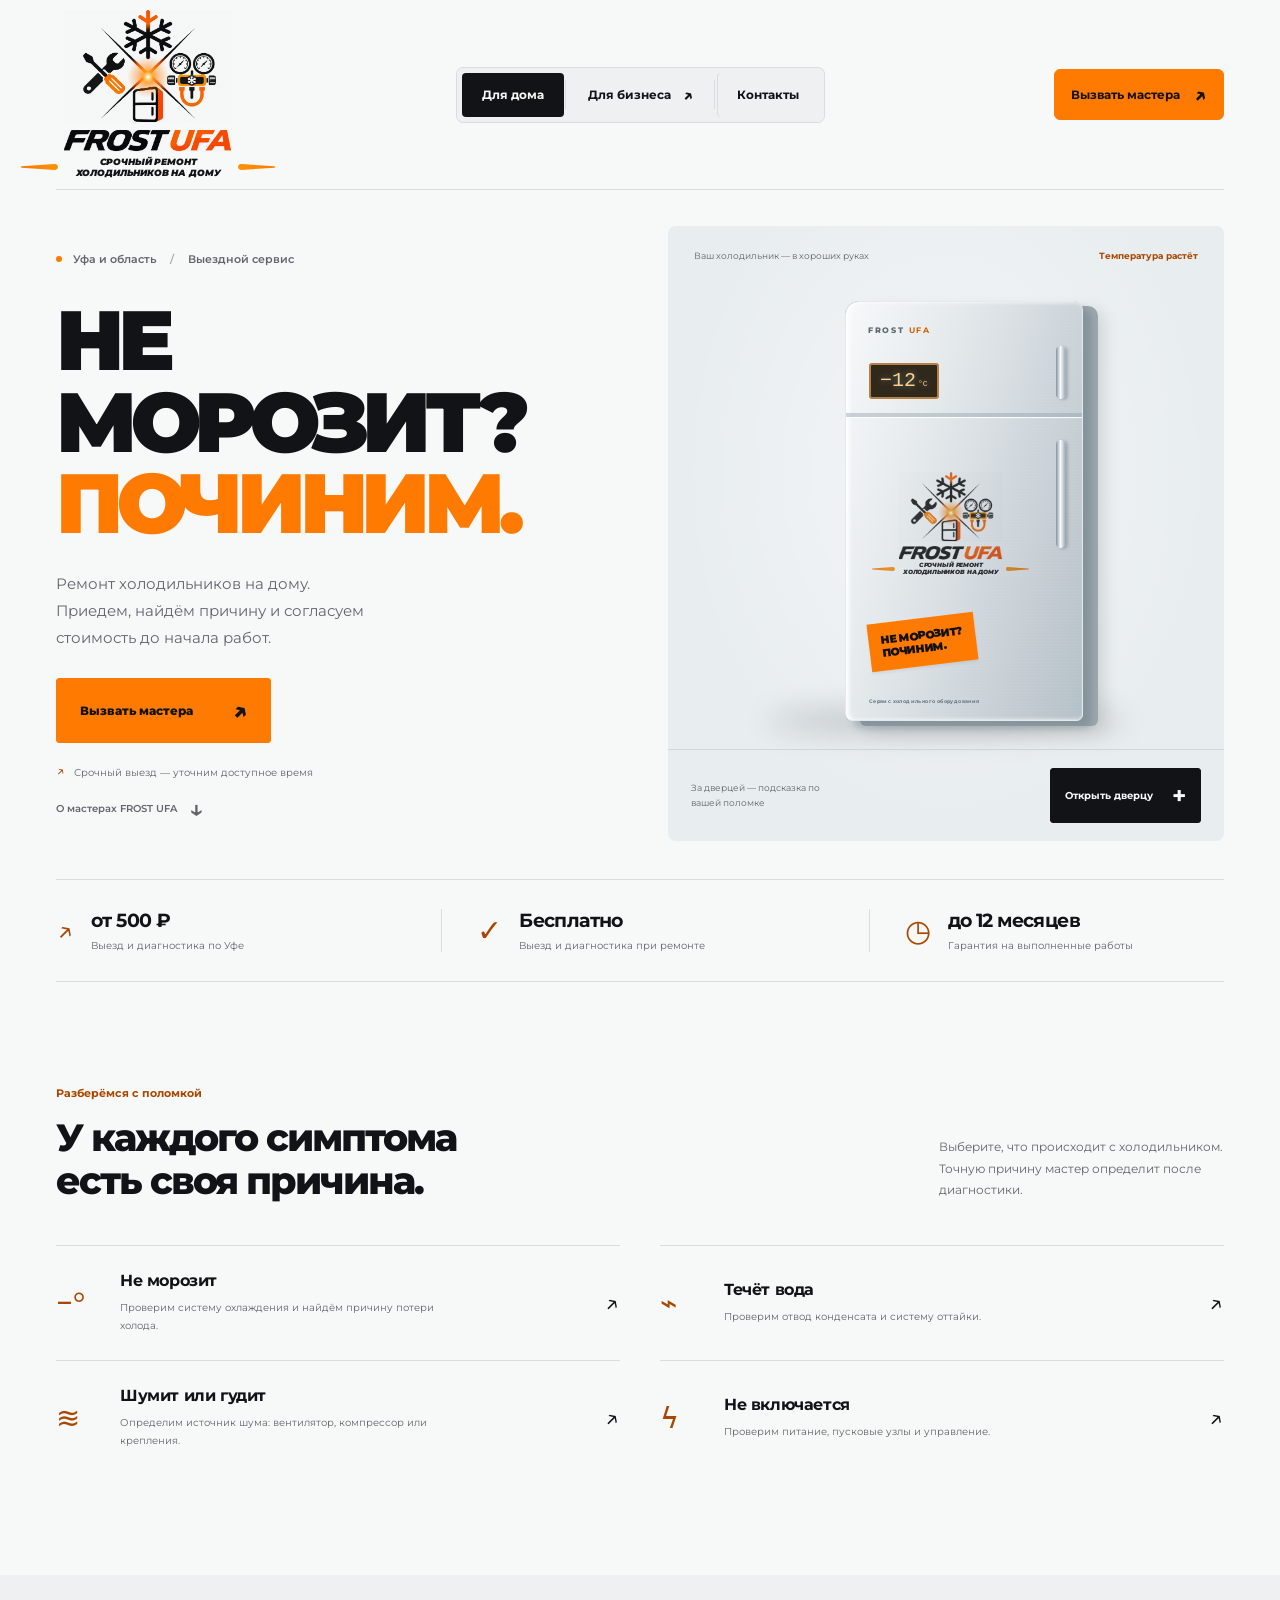
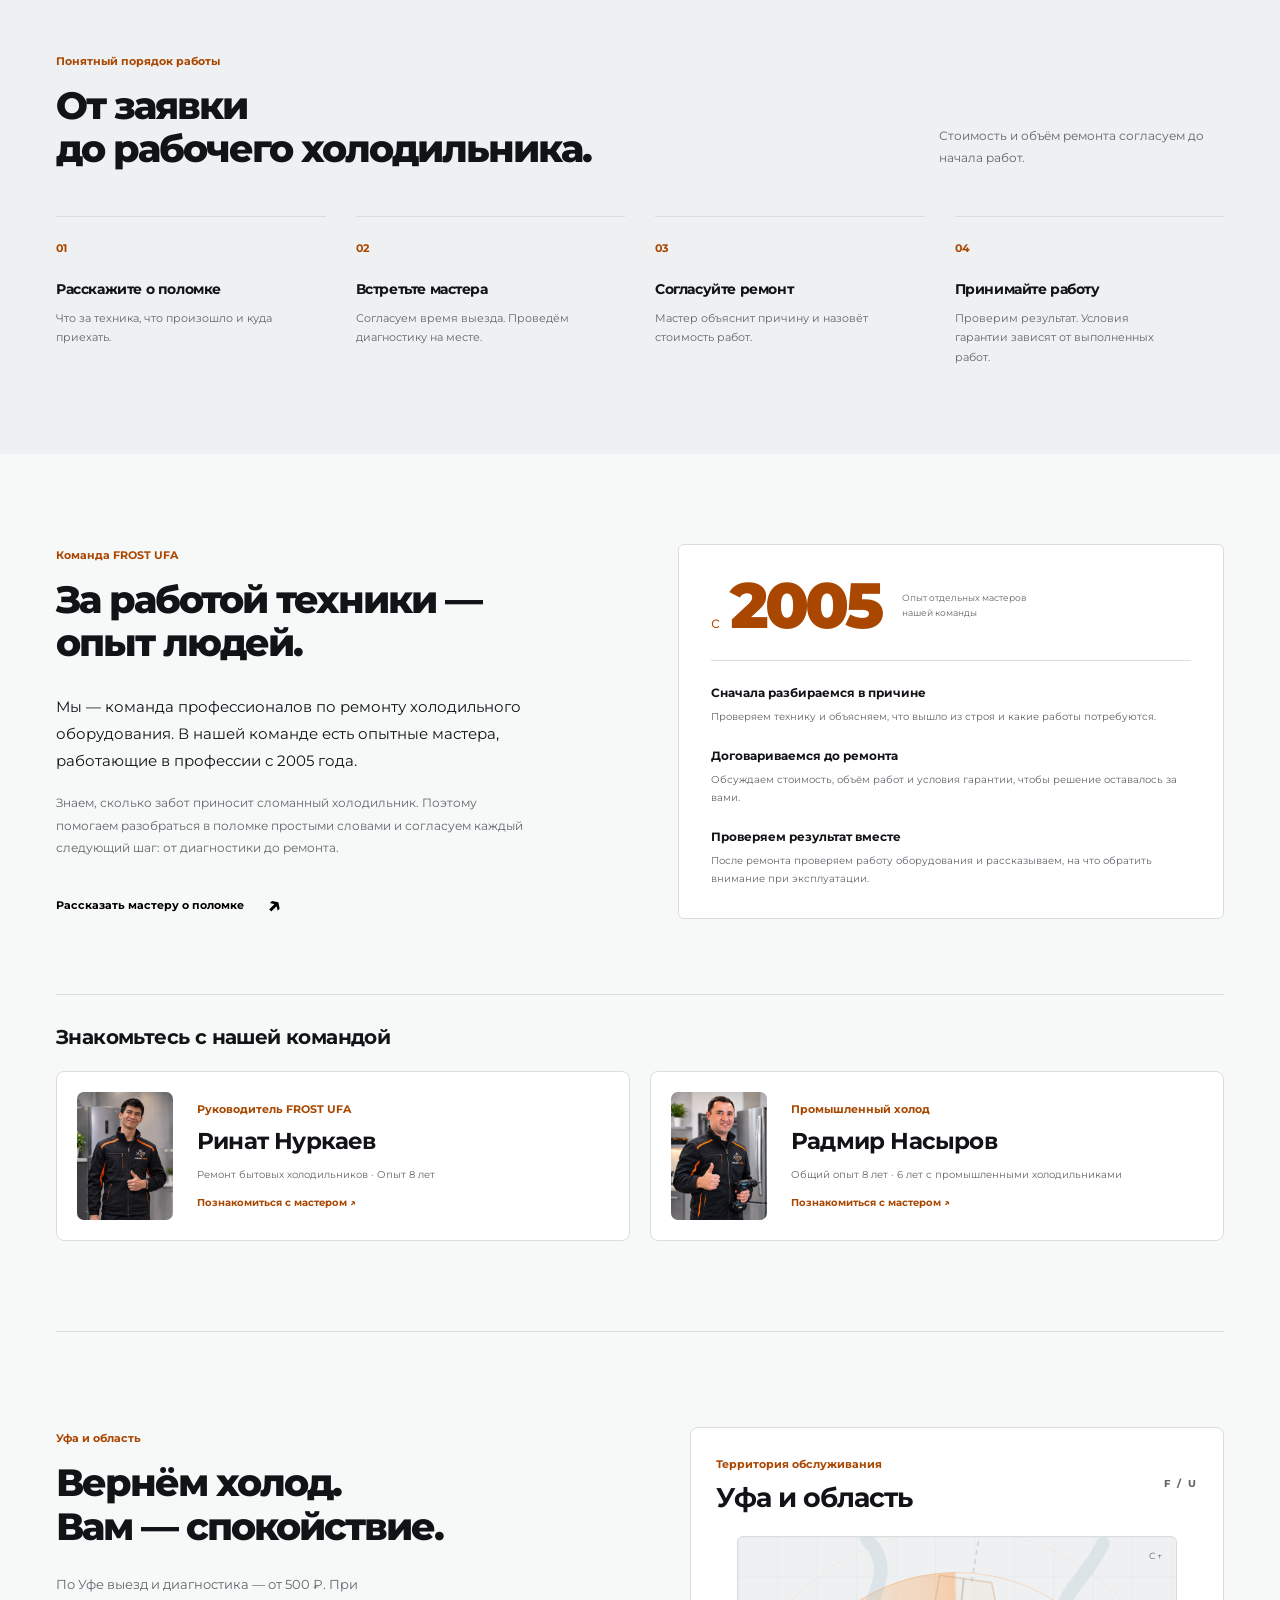
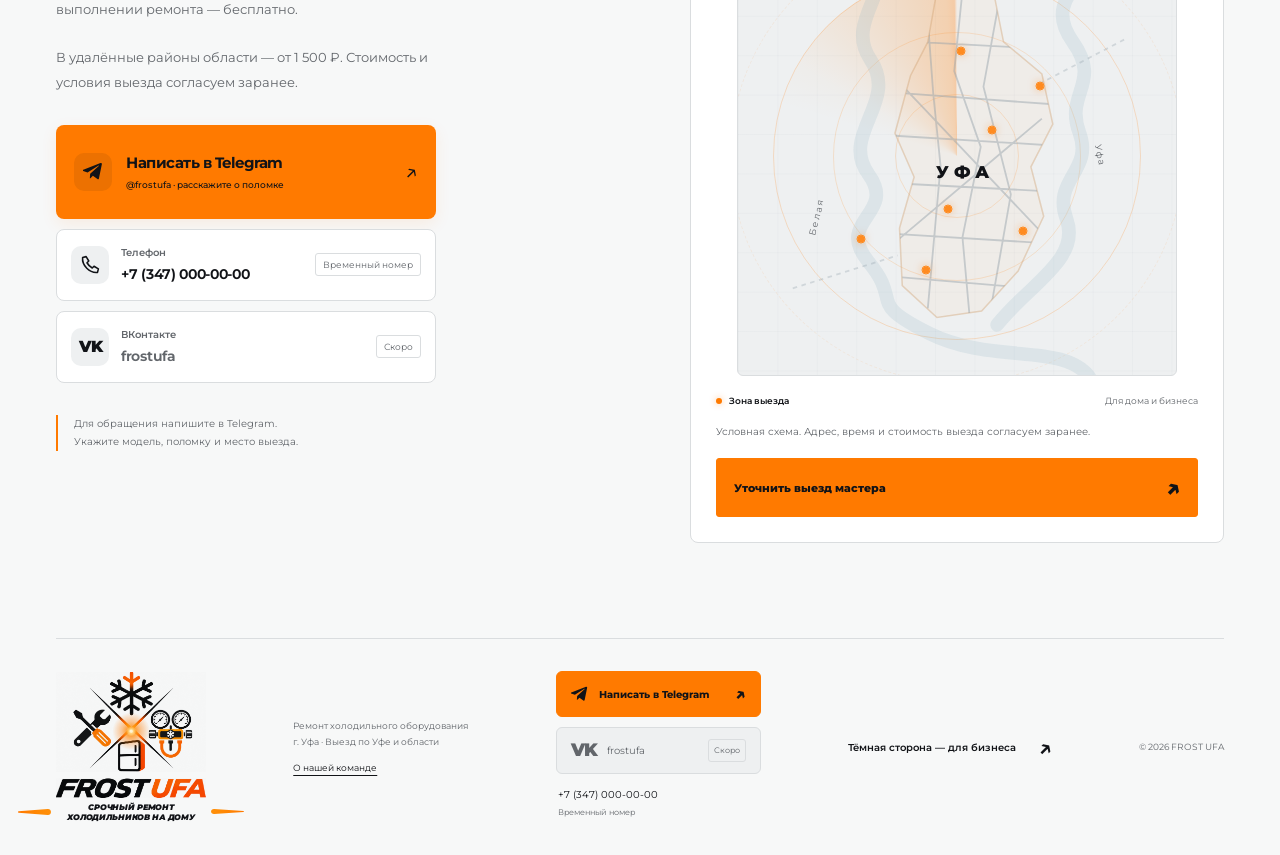
==== commit 587df26b: "Separate header navigation segments on technician profile pages" ====
--- a/index.html
+++ b/index.html
@@ -1,5 +1,5 @@
 <!doctype html>
-<html lang="ru"><head><meta charset="UTF-8"><meta name="viewport" content="width=device-width,initial-scale=1"><meta name="theme-color" content="#f7f8f8"><title>FROST UFA — ремонт холодильников на дому в Уфе</title><meta name="description" content="Выездной ремонт холодильников в Уфе и области. Выезд и диагностика по Уфе от 500 ₽, при ремонте бесплатно. Гарантия до 12 месяцев."><link rel="preconnect" href="https://fonts.googleapis.com"><link rel="preconnect" href="https://fonts.gstatic.com" crossorigin><link rel="stylesheet" href="https://fonts.googleapis.com/css2?family=Montserrat:wght@400;500;600;650;700;750;800;850;900&display=swap"><link rel="stylesheet" href="styles.css?v=20261103-21"><script src="app.js?v=20261103-21" defer></script><script src="seasons.js?v=20261103-20" defer></script><link rel="icon" href="favicon.ico?v=13" sizes="16x16 32x32 48x48"><link rel="icon" href="favicon.svg?v=13" type="image/svg+xml"><link rel="apple-touch-icon" href="apple-touch-icon.png?v=13" sizes="180x180"><script src="fridge-animation.js?v=20261103-17" defer></script><link rel="canonical" href="https://achtung666.github.io/-frostufa/"><meta property="og:type" content="website"><meta property="og:locale" content="ru_RU"><meta property="og:site_name" content="FROST UFA"><meta property="og:title" content="FROST UFA — ремонт холодильников на дому в Уфе"><meta property="og:description" content="Выездной ремонт холодильников в Уфе и области. Выезд и диагностика по Уфе от 500 ₽, при ремонте бесплатно. Гарантия до 12 месяцев."><meta property="og:url" content="https://achtung666.github.io/-frostufa/"><meta property="og:image" content="https://achtung666.github.io/-frostufa/assets/logo-light.png"><meta name="twitter:card" content="summary"></head><body data-mode="home"><div id="app">
+<html lang="ru"><head><meta charset="UTF-8"><meta name="viewport" content="width=device-width,initial-scale=1"><meta name="theme-color" content="#f7f8f8"><title>FROST UFA — ремонт холодильников на дому в Уфе</title><meta name="description" content="Выездной ремонт холодильников в Уфе и области. Выезд и диагностика по Уфе от 500 ₽, при ремонте бесплатно. Гарантия до 12 месяцев."><link rel="preconnect" href="https://fonts.googleapis.com"><link rel="preconnect" href="https://fonts.gstatic.com" crossorigin><link rel="stylesheet" href="https://fonts.googleapis.com/css2?family=Montserrat:wght@400;500;600;650;700;750;800;850;900&display=swap"><link rel="stylesheet" href="styles.css?v=20261103-23"><script src="app.js?v=20261103-21" defer></script><script src="seasons.js?v=20261103-20" defer></script><link rel="icon" href="favicon.ico?v=13" sizes="16x16 32x32 48x48"><link rel="icon" href="favicon.svg?v=13" type="image/svg+xml"><link rel="apple-touch-icon" href="apple-touch-icon.png?v=13" sizes="180x180"><script src="fridge-animation.js?v=20261103-17" defer></script><link rel="canonical" href="https://achtung666.github.io/-frostufa/"><meta property="og:type" content="website"><meta property="og:locale" content="ru_RU"><meta property="og:site_name" content="FROST UFA"><meta property="og:title" content="FROST UFA — ремонт холодильников на дому в Уфе"><meta property="og:description" content="Выездной ремонт холодильников в Уфе и области. Выезд и диагностика по Уфе от 500 ₽, при ремонте бесплатно. Гарантия до 12 месяцев."><meta property="og:url" content="https://achtung666.github.io/-frostufa/"><meta property="og:image" content="https://achtung666.github.io/-frostufa/assets/logo-light.png"><meta name="twitter:card" content="summary"></head><body data-mode="home"><div id="app">
 <header class="header wrap">
  <a href="index.html" class="brand brand-artwork" aria-label="FROST UFA — главная"><span class="logo-lockup"><span class="logo-emblem" aria-hidden="true"><img class="brand-image" src="assets/logo-light.png" width="1254" height="1254" alt=""></span><span class="logo-name"><img class="brand-image" src="assets/logo-light.png" width="1254" height="1254" alt="FROST UFA"></span><span class="logo-caption"><span>Срочный ремонт<br>холодильников на дому</span></span></span></a>
  <nav class="audiences" aria-label="Навигация"><a href="index.html" aria-current="page">Для дома</a><a href="business.html" >Для бизнеса <span aria-hidden="true">↗</span></a><a href="#contacts" class="contacts-nav">Контакты</a></nav>
--- a/styles.css
+++ b/styles.css
@@ -166,5 +166,9 @@
 @media(prefers-reduced-motion:reduce){.radar-sweep,.radar-point:after{animation:none}.radar-point:after{transform:scale(2);opacity:.3}}
 
 .master-photo{display:block;position:relative;aspect-ratio:3/4;overflow:hidden;background:var(--soft);border-radius:7px}.master-photo img{display:block;width:100%;height:100%;object-fit:cover;object-position:center top}.team-members-grid{display:grid;grid-template-columns:repeat(2,minmax(0,1fr));gap:20px}.team-members-grid .team-member{max-width:none;min-width:0}.portrait-edit-note{font-size:10px;color:var(--muted);line-height:1.7;margin-top:8px}@media(max-width:1050px){.team-members-grid{grid-template-columns:1fr}}
+/* Sample document gallery: paper previews with explicit specimen labels. */
+.document-preview-notice{padding:18px 20px;background:var(--soft);border-left:3px solid var(--accent);max-width:760px}.document-preview-notice strong{color:var(--ink)}.document-group-title{font-size:20px;letter-spacing:-.5px;margin:34px 0 20px}.documents-gallery{display:grid;grid-template-columns:repeat(3,minmax(0,1fr));gap:24px}.documents-gallery-shared{margin-top:22px}.document-card{display:block;min-width:0;border-radius:4px}.document-card:focus-visible{outline:3px solid var(--accent);outline-offset:6px}.document-thumbnail{display:block;position:relative;padding:14px;background:var(--soft);border:1px solid var(--line);border-radius:5px;overflow:hidden}.document-thumbnail img{display:block;width:100%;height:auto;aspect-ratio:3/4;box-shadow:0 5px 14px #0b0d1214}.document-sample-badge{position:absolute;left:12px;top:12px;padding:6px 10px;border-radius:3px;background:#17212a;color:#fff;font-size:10px;font-weight:700}.document-enlarge{position:absolute;right:12px;bottom:12px;display:grid;place-items:center;background:var(--accent);color:#111;width:32px;height:32px;border-radius:50%;font-size:20px}.document-card-title,.document-card-topic{display:block}.document-card-title{font-size:13px;font-weight:700;margin-top:15px;line-height:1.5}.document-card-topic{font-size:11px;line-height:1.65;color:var(--muted);margin-top:4px}.document-card:hover .document-thumbnail{border-color:var(--accent)}.document-viewer{width:min(900px,calc(100% - 24px));max-width:900px;max-height:calc(100dvh - 24px);padding:0;background:var(--paper);color:var(--ink);border:1px solid var(--line);border-radius:9px;overflow:auto}.document-viewer::backdrop{background:#050a12b8;backdrop-filter:blur(4px)}.document-viewer-header{display:flex;align-items:center;justify-content:space-between;gap:16px;padding:16px 20px;border-bottom:1px solid var(--line)}.document-viewer-header h2{font-size:16px;letter-spacing:-.3px;margin:0;line-height:1.5}.document-viewer-header .contact-close{flex:none}.document-viewer-note{font-size:11px;line-height:1.7;padding:12px 20px;margin:0;background:var(--soft)}.document-viewer>img{display:block;width:auto;height:auto;max-width:calc(100% - 32px);max-height:calc(100dvh - 180px);margin:16px auto;object-fit:contain}@media(max-width:600px){.documents-gallery{grid-template-columns:repeat(2,minmax(0,1fr));gap:22px 14px}.document-thumbnail{padding:8px}.document-sample-badge{font-size:9px;padding:5px 7px;left:7px;top:7px}.document-card-title{font-size:12px}.document-card-topic{font-size:10px}.document-viewer-header{padding:12px}.document-viewer-header h2{font-size:13px}.document-viewer-note{padding:10px 12px;font-size:10px}.document-group-title{font-size:18px}}
+/* Keep navigation segments distinct on shared master profiles too. */
+.audiences a{position:relative}.audiences a+a::before{content:"";position:absolute;left:-3px;top:18%;bottom:18%;width:1px;background:var(--line);pointer-events:none}
 /* Stop decorative work in hidden tabs. */
 .page-paused *, .page-paused *::before, .page-paused *::after{animation-play-state:paused!important}
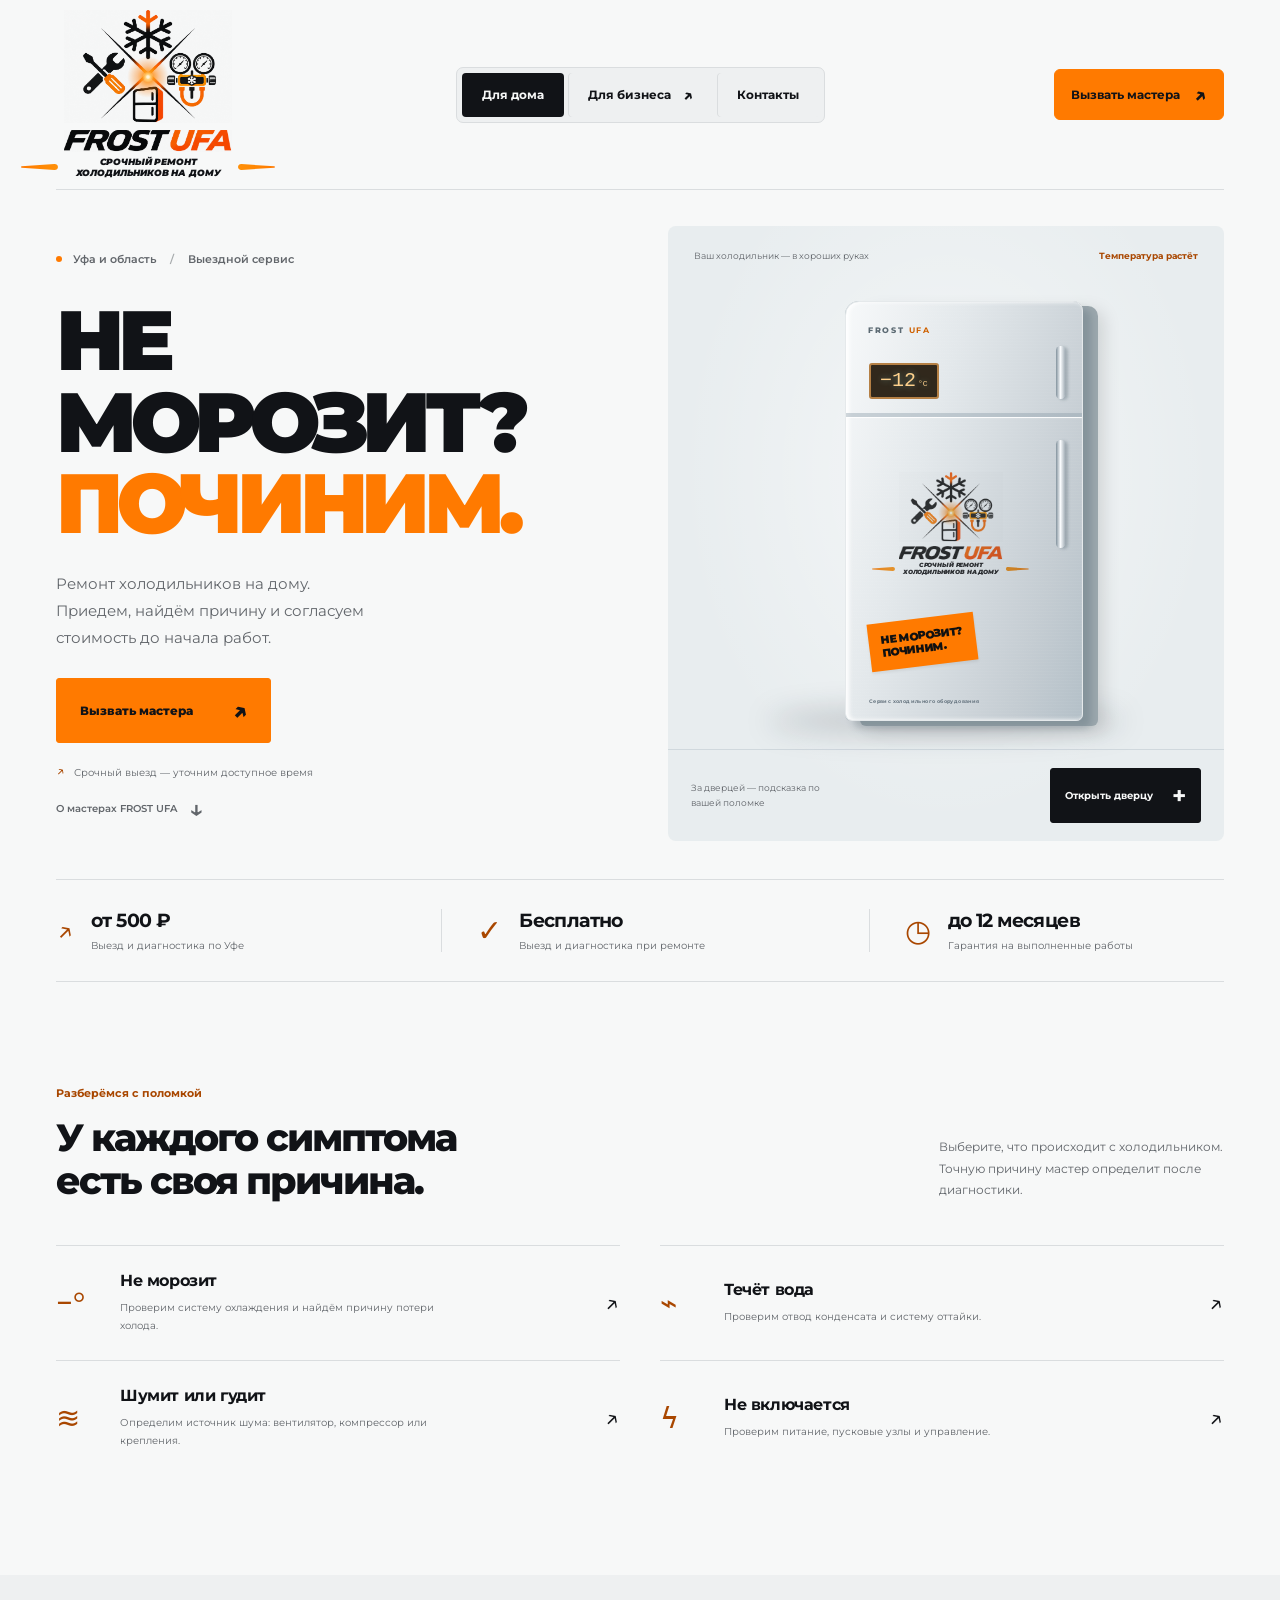
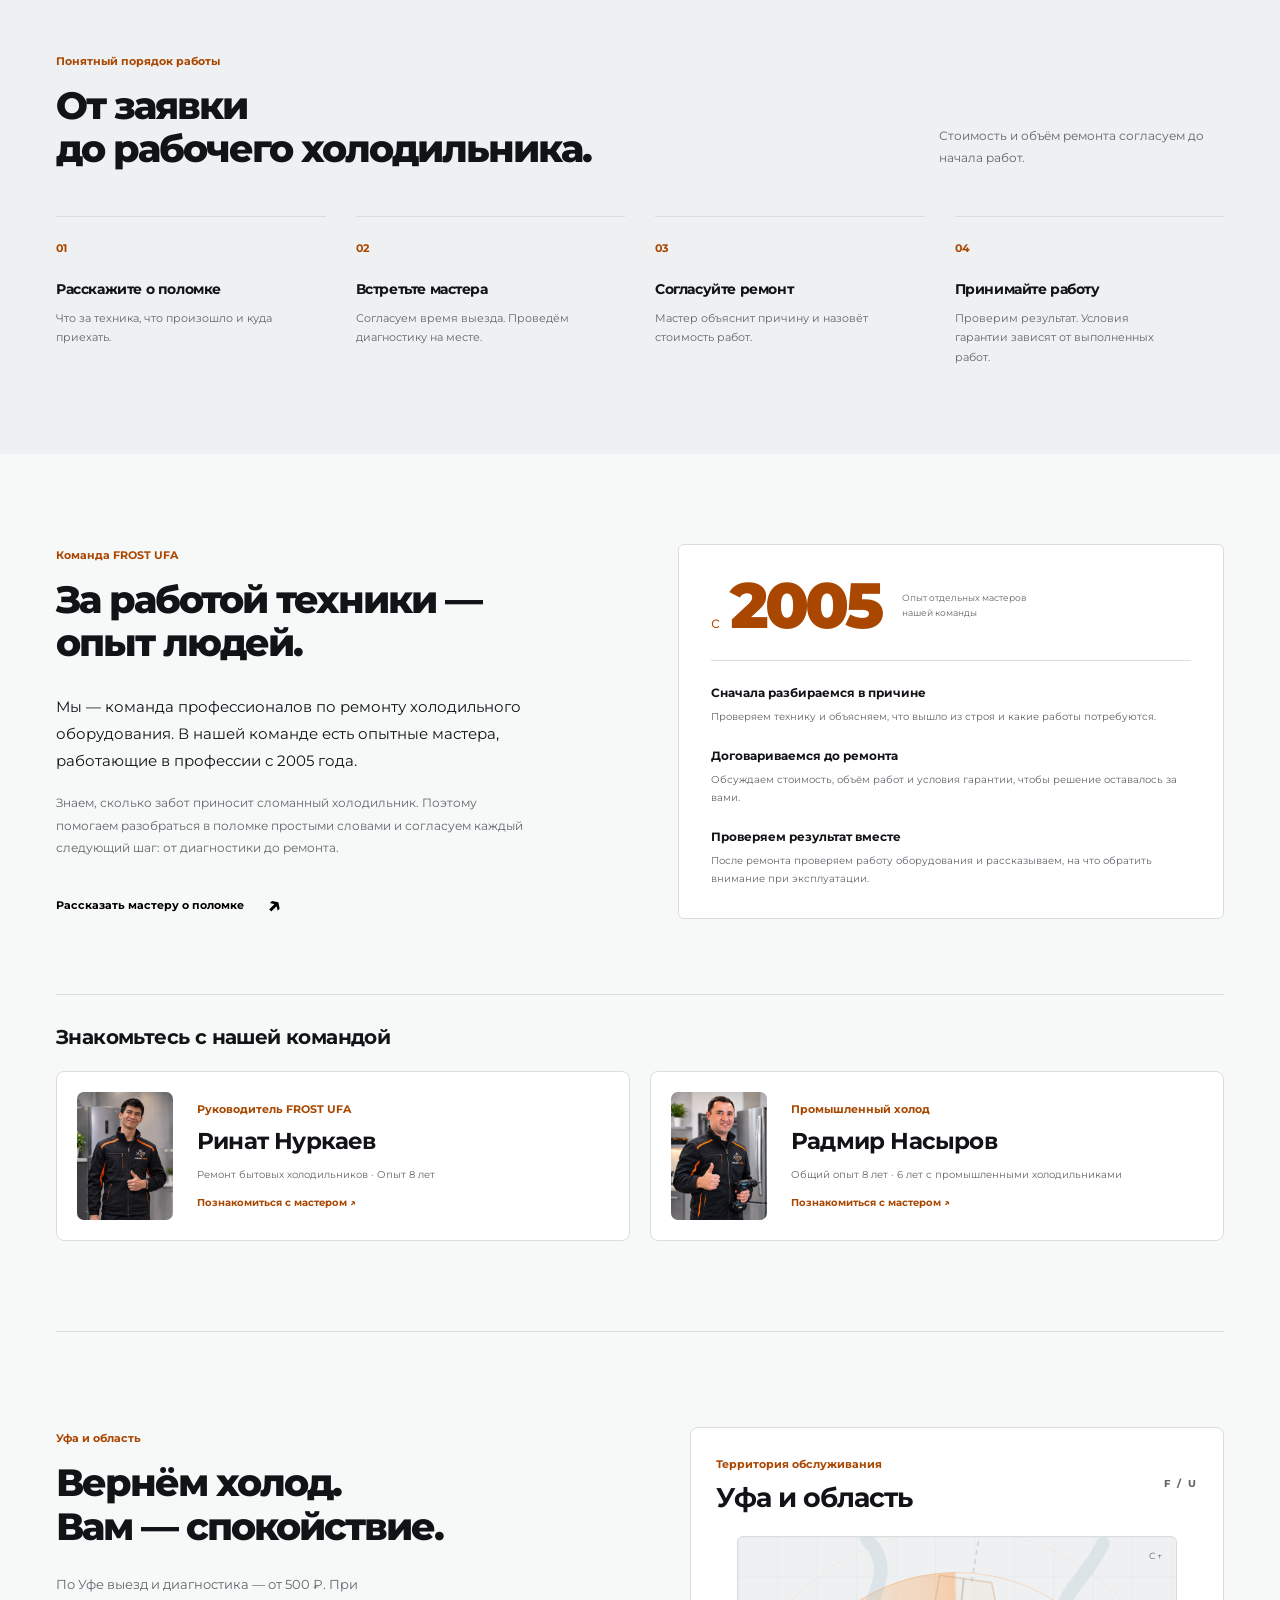
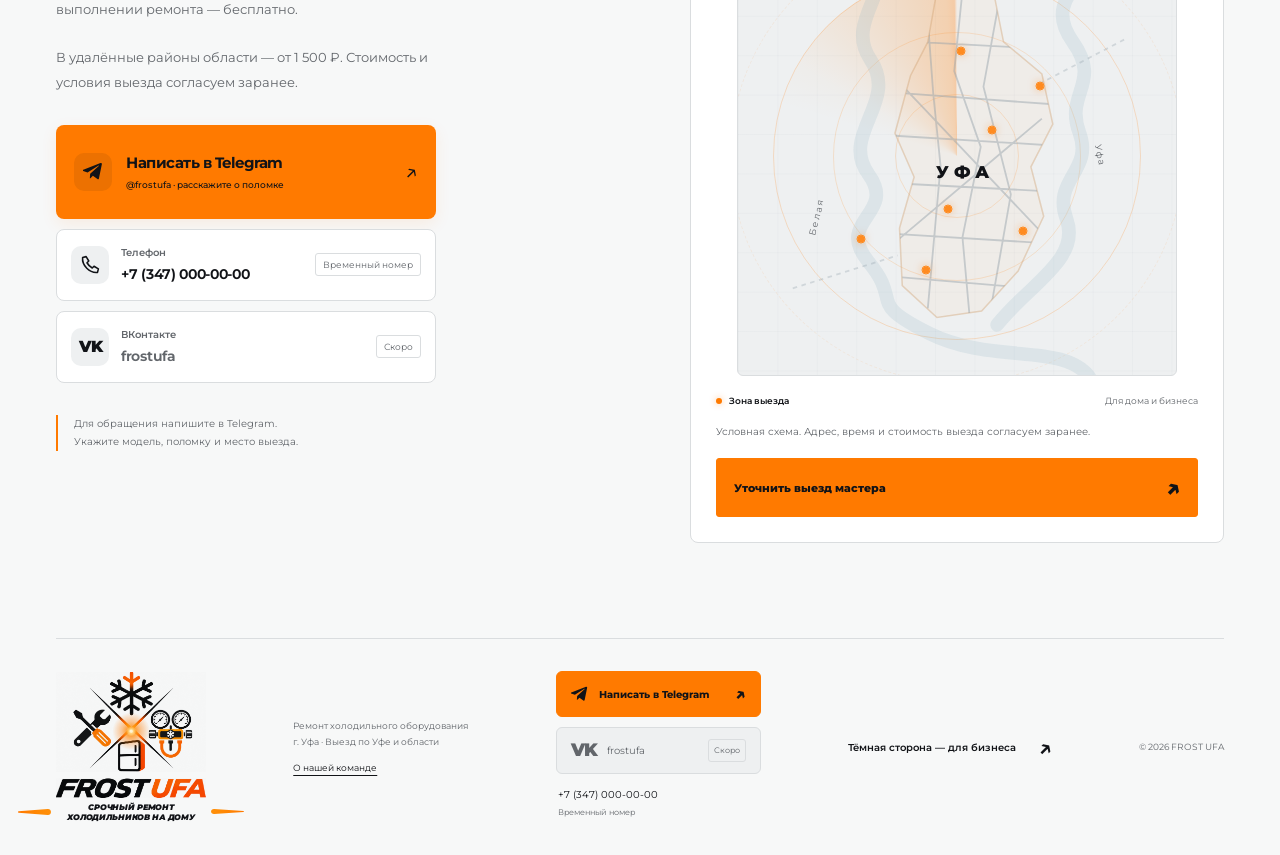
==== commit fac1c486: "Match audience separators to existing contacts navigation styling" ====
--- a/index.html
+++ b/index.html
@@ -1,5 +1,5 @@
 <!doctype html>
-<html lang="ru"><head><meta charset="UTF-8"><meta name="viewport" content="width=device-width,initial-scale=1"><meta name="theme-color" content="#f7f8f8"><title>FROST UFA — ремонт холодильников на дому в Уфе</title><meta name="description" content="Выездной ремонт холодильников в Уфе и области. Выезд и диагностика по Уфе от 500 ₽, при ремонте бесплатно. Гарантия до 12 месяцев."><link rel="preconnect" href="https://fonts.googleapis.com"><link rel="preconnect" href="https://fonts.gstatic.com" crossorigin><link rel="stylesheet" href="https://fonts.googleapis.com/css2?family=Montserrat:wght@400;500;600;650;700;750;800;850;900&display=swap"><link rel="stylesheet" href="styles.css?v=20261103-23"><script src="app.js?v=20261103-21" defer></script><script src="seasons.js?v=20261103-20" defer></script><link rel="icon" href="favicon.ico?v=13" sizes="16x16 32x32 48x48"><link rel="icon" href="favicon.svg?v=13" type="image/svg+xml"><link rel="apple-touch-icon" href="apple-touch-icon.png?v=13" sizes="180x180"><script src="fridge-animation.js?v=20261103-17" defer></script><link rel="canonical" href="https://achtung666.github.io/-frostufa/"><meta property="og:type" content="website"><meta property="og:locale" content="ru_RU"><meta property="og:site_name" content="FROST UFA"><meta property="og:title" content="FROST UFA — ремонт холодильников на дому в Уфе"><meta property="og:description" content="Выездной ремонт холодильников в Уфе и области. Выезд и диагностика по Уфе от 500 ₽, при ремонте бесплатно. Гарантия до 12 месяцев."><meta property="og:url" content="https://achtung666.github.io/-frostufa/"><meta property="og:image" content="https://achtung666.github.io/-frostufa/assets/logo-light.png"><meta name="twitter:card" content="summary"></head><body data-mode="home"><div id="app">
+<html lang="ru"><head><meta charset="UTF-8"><meta name="viewport" content="width=device-width,initial-scale=1"><meta name="theme-color" content="#f7f8f8"><title>FROST UFA — ремонт холодильников на дому в Уфе</title><meta name="description" content="Выездной ремонт холодильников в Уфе и области. Выезд и диагностика по Уфе от 500 ₽, при ремонте бесплатно. Гарантия до 12 месяцев."><link rel="preconnect" href="https://fonts.googleapis.com"><link rel="preconnect" href="https://fonts.gstatic.com" crossorigin><link rel="stylesheet" href="https://fonts.googleapis.com/css2?family=Montserrat:wght@400;500;600;650;700;750;800;850;900&display=swap"><link rel="stylesheet" href="styles.css?v=20261103-24"><script src="app.js?v=20261103-21" defer></script><script src="seasons.js?v=20261103-20" defer></script><link rel="icon" href="favicon.ico?v=13" sizes="16x16 32x32 48x48"><link rel="icon" href="favicon.svg?v=13" type="image/svg+xml"><link rel="apple-touch-icon" href="apple-touch-icon.png?v=13" sizes="180x180"><script src="fridge-animation.js?v=20261103-17" defer></script><link rel="canonical" href="https://achtung666.github.io/-frostufa/"><meta property="og:type" content="website"><meta property="og:locale" content="ru_RU"><meta property="og:site_name" content="FROST UFA"><meta property="og:title" content="FROST UFA — ремонт холодильников на дому в Уфе"><meta property="og:description" content="Выездной ремонт холодильников в Уфе и области. Выезд и диагностика по Уфе от 500 ₽, при ремонте бесплатно. Гарантия до 12 месяцев."><meta property="og:url" content="https://achtung666.github.io/-frostufa/"><meta property="og:image" content="https://achtung666.github.io/-frostufa/assets/logo-light.png"><meta name="twitter:card" content="summary"></head><body data-mode="home"><div id="app">
 <header class="header wrap">
  <a href="index.html" class="brand brand-artwork" aria-label="FROST UFA — главная"><span class="logo-lockup"><span class="logo-emblem" aria-hidden="true"><img class="brand-image" src="assets/logo-light.png" width="1254" height="1254" alt=""></span><span class="logo-name"><img class="brand-image" src="assets/logo-light.png" width="1254" height="1254" alt="FROST UFA"></span><span class="logo-caption"><span>Срочный ремонт<br>холодильников на дому</span></span></span></a>
  <nav class="audiences" aria-label="Навигация"><a href="index.html" aria-current="page">Для дома</a><a href="business.html" >Для бизнеса <span aria-hidden="true">↗</span></a><a href="#contacts" class="contacts-nav">Контакты</a></nav>
--- a/styles.css
+++ b/styles.css
@@ -169,6 +169,6 @@
 /* Sample document gallery: paper previews with explicit specimen labels. */
 .document-preview-notice{padding:18px 20px;background:var(--soft);border-left:3px solid var(--accent);max-width:760px}.document-preview-notice strong{color:var(--ink)}.document-group-title{font-size:20px;letter-spacing:-.5px;margin:34px 0 20px}.documents-gallery{display:grid;grid-template-columns:repeat(3,minmax(0,1fr));gap:24px}.documents-gallery-shared{margin-top:22px}.document-card{display:block;min-width:0;border-radius:4px}.document-card:focus-visible{outline:3px solid var(--accent);outline-offset:6px}.document-thumbnail{display:block;position:relative;padding:14px;background:var(--soft);border:1px solid var(--line);border-radius:5px;overflow:hidden}.document-thumbnail img{display:block;width:100%;height:auto;aspect-ratio:3/4;box-shadow:0 5px 14px #0b0d1214}.document-sample-badge{position:absolute;left:12px;top:12px;padding:6px 10px;border-radius:3px;background:#17212a;color:#fff;font-size:10px;font-weight:700}.document-enlarge{position:absolute;right:12px;bottom:12px;display:grid;place-items:center;background:var(--accent);color:#111;width:32px;height:32px;border-radius:50%;font-size:20px}.document-card-title,.document-card-topic{display:block}.document-card-title{font-size:13px;font-weight:700;margin-top:15px;line-height:1.5}.document-card-topic{font-size:11px;line-height:1.65;color:var(--muted);margin-top:4px}.document-card:hover .document-thumbnail{border-color:var(--accent)}.document-viewer{width:min(900px,calc(100% - 24px));max-width:900px;max-height:calc(100dvh - 24px);padding:0;background:var(--paper);color:var(--ink);border:1px solid var(--line);border-radius:9px;overflow:auto}.document-viewer::backdrop{background:#050a12b8;backdrop-filter:blur(4px)}.document-viewer-header{display:flex;align-items:center;justify-content:space-between;gap:16px;padding:16px 20px;border-bottom:1px solid var(--line)}.document-viewer-header h2{font-size:16px;letter-spacing:-.3px;margin:0;line-height:1.5}.document-viewer-header .contact-close{flex:none}.document-viewer-note{font-size:11px;line-height:1.7;padding:12px 20px;margin:0;background:var(--soft)}.document-viewer>img{display:block;width:auto;height:auto;max-width:calc(100% - 32px);max-height:calc(100dvh - 180px);margin:16px auto;object-fit:contain}@media(max-width:600px){.documents-gallery{grid-template-columns:repeat(2,minmax(0,1fr));gap:22px 14px}.document-thumbnail{padding:8px}.document-sample-badge{font-size:9px;padding:5px 7px;left:7px;top:7px}.document-card-title{font-size:12px}.document-card-topic{font-size:10px}.document-viewer-header{padding:12px}.document-viewer-header h2{font-size:13px}.document-viewer-note{padding:10px 12px;font-size:10px}.document-group-title{font-size:18px}}
 /* Keep navigation segments distinct on shared master profiles too. */
-.audiences a{position:relative}.audiences a+a::before{content:"";position:absolute;left:-3px;top:18%;bottom:18%;width:1px;background:var(--line);pointer-events:none}
+.audiences a+a{box-shadow:inset 1px 0 var(--line)}
 /* Stop decorative work in hidden tabs. */
 .page-paused *, .page-paused *::before, .page-paused *::after{animation-play-state:paused!important}
